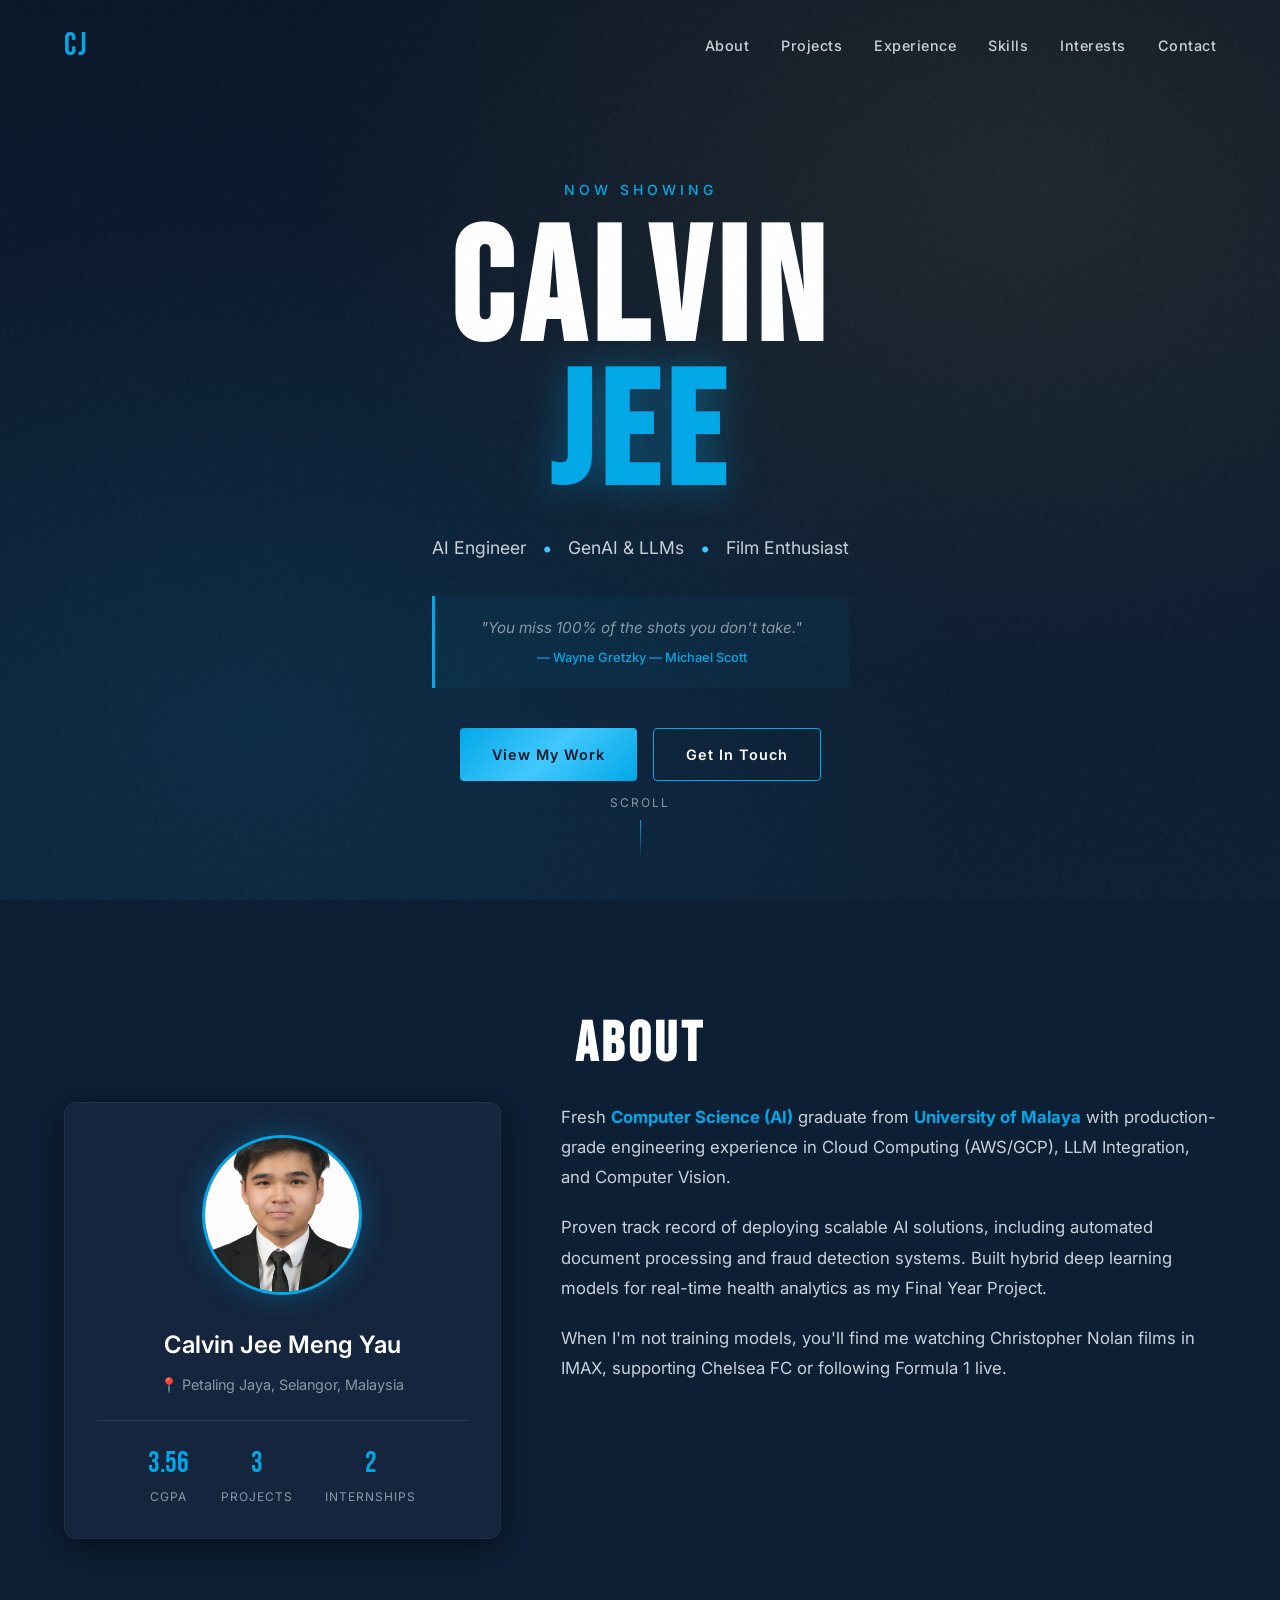
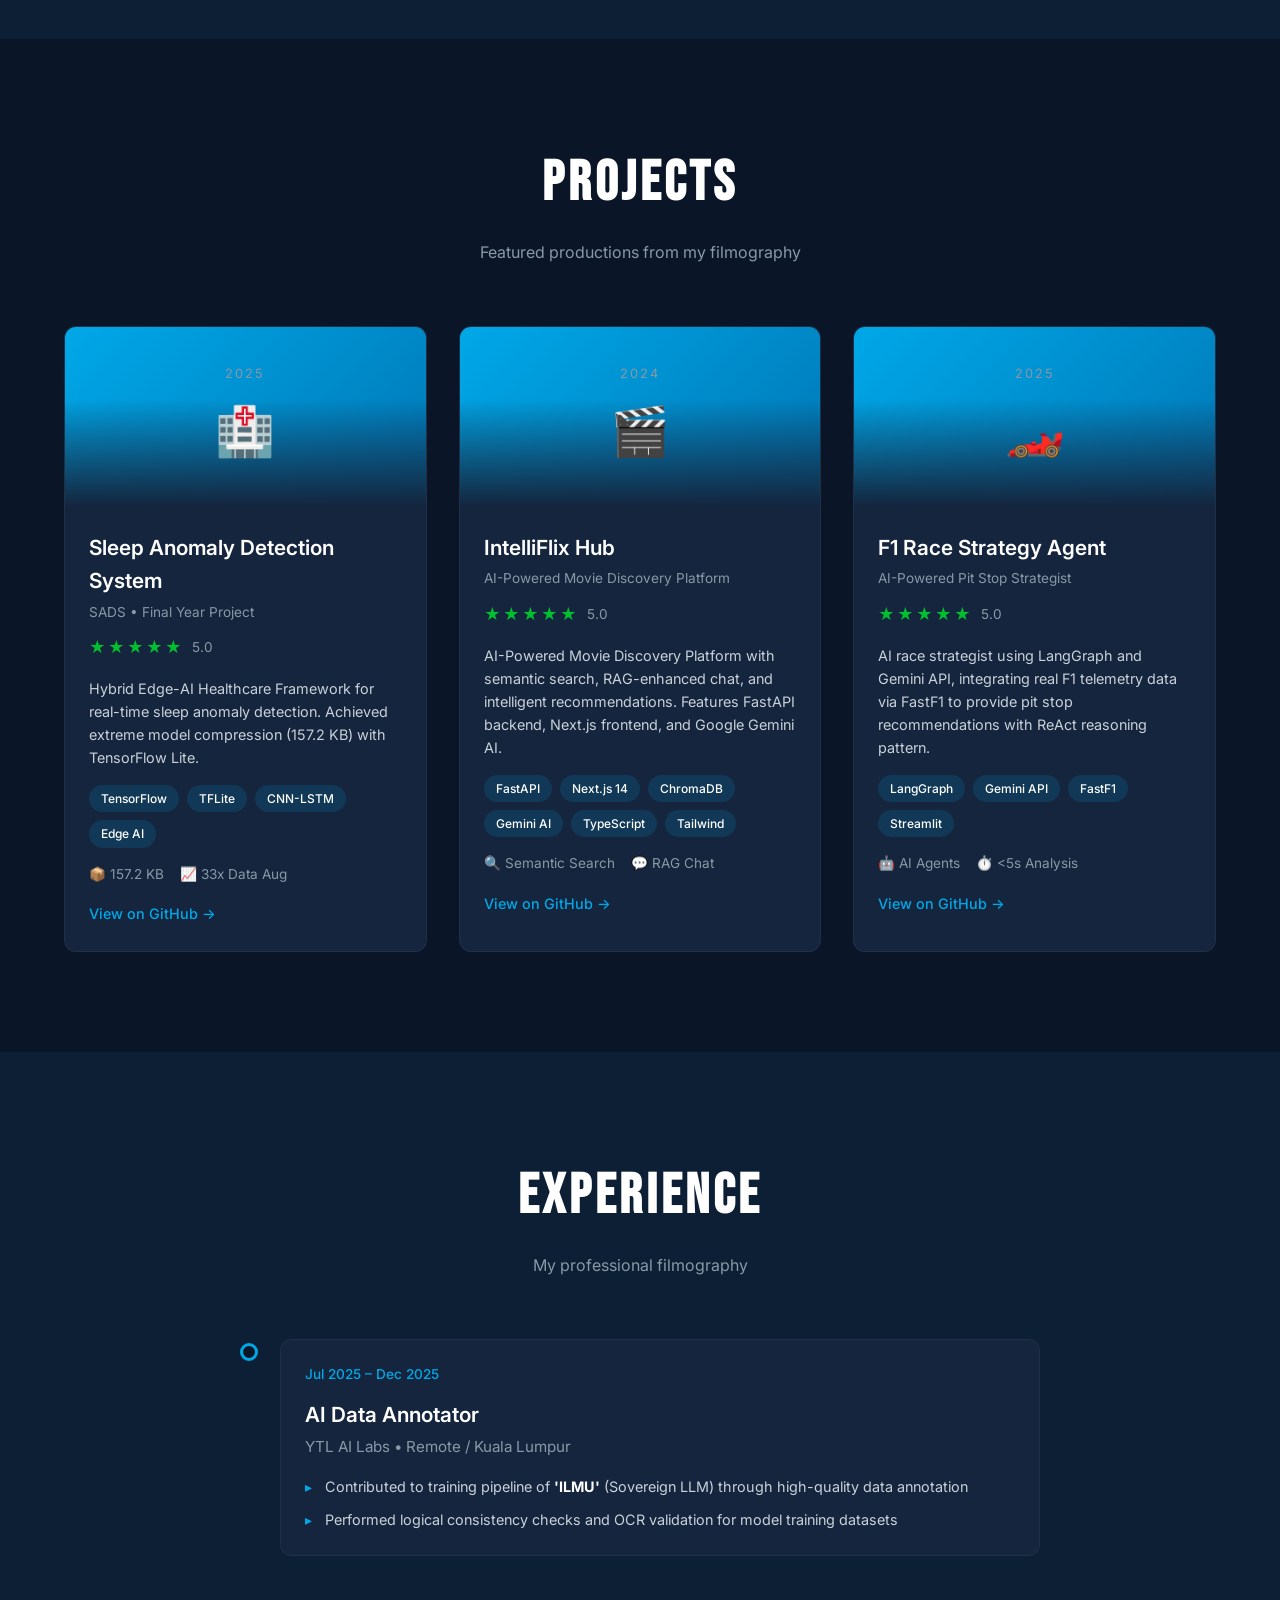
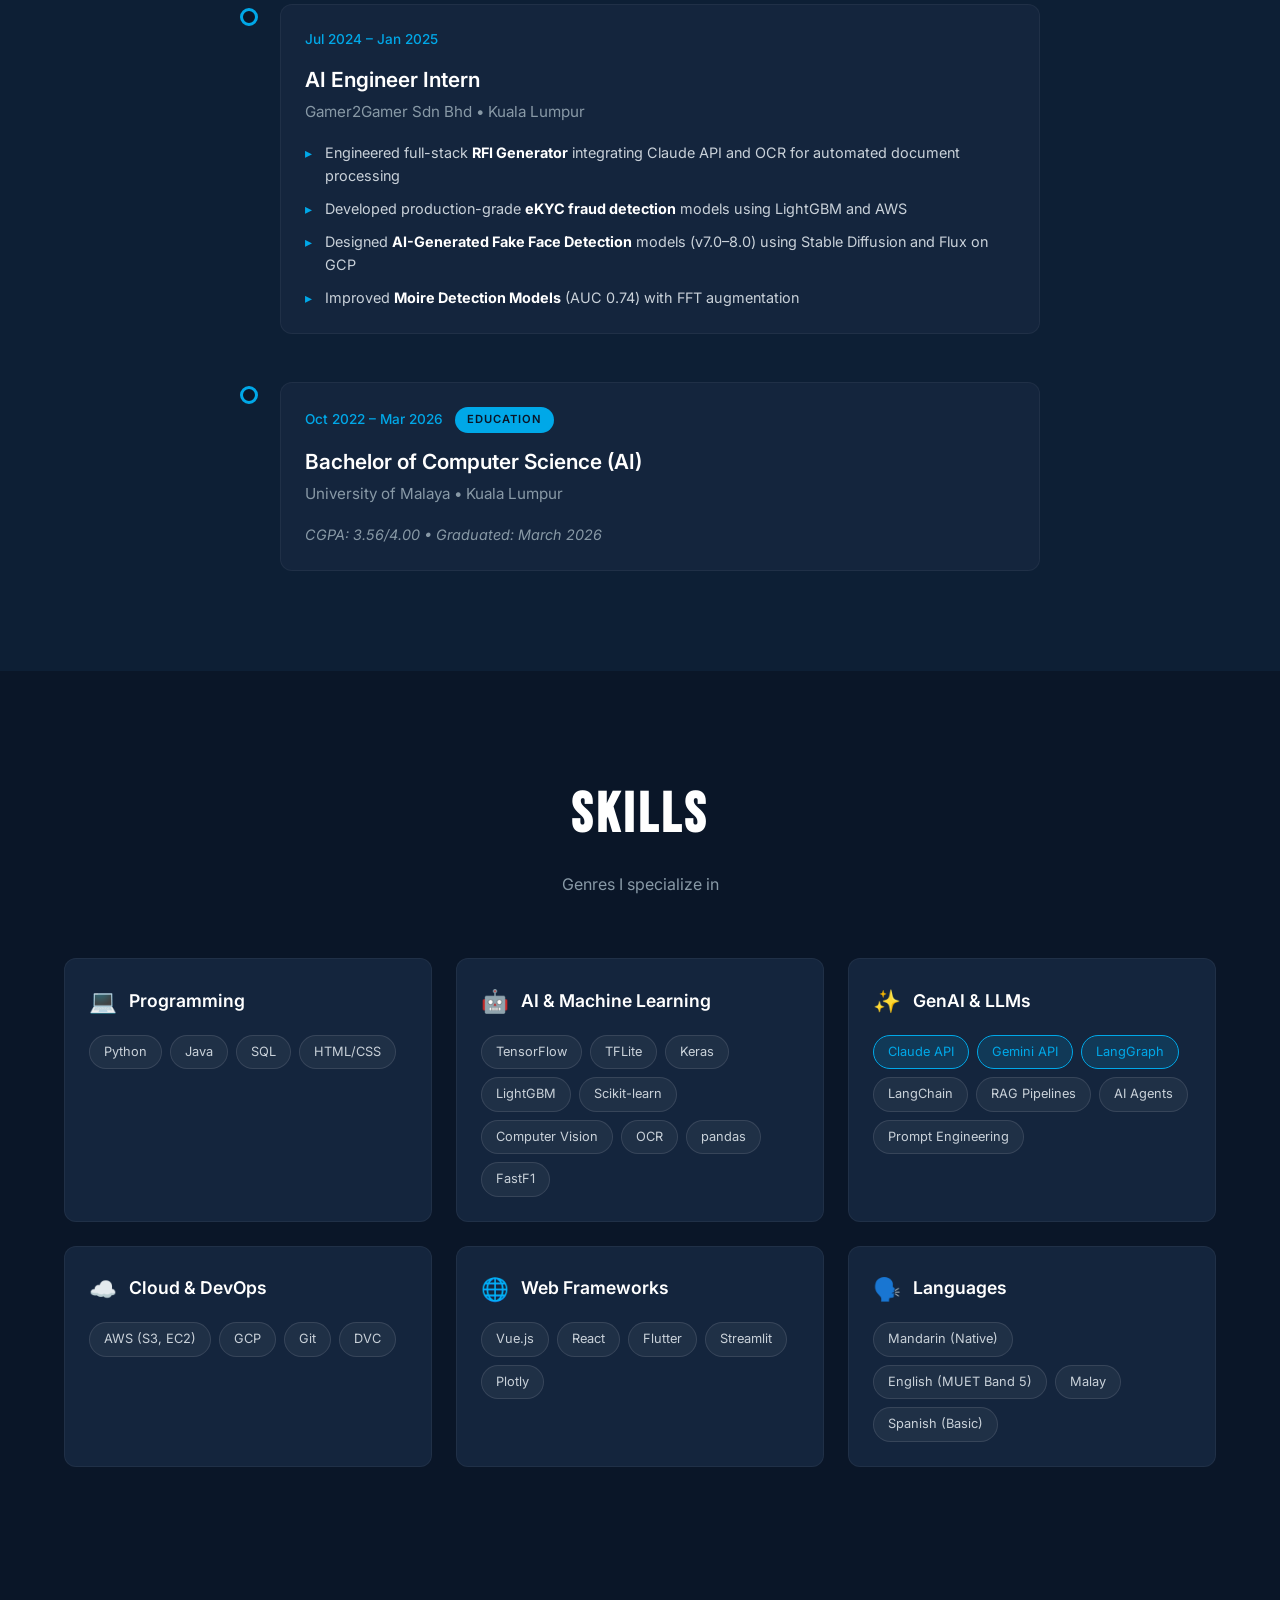
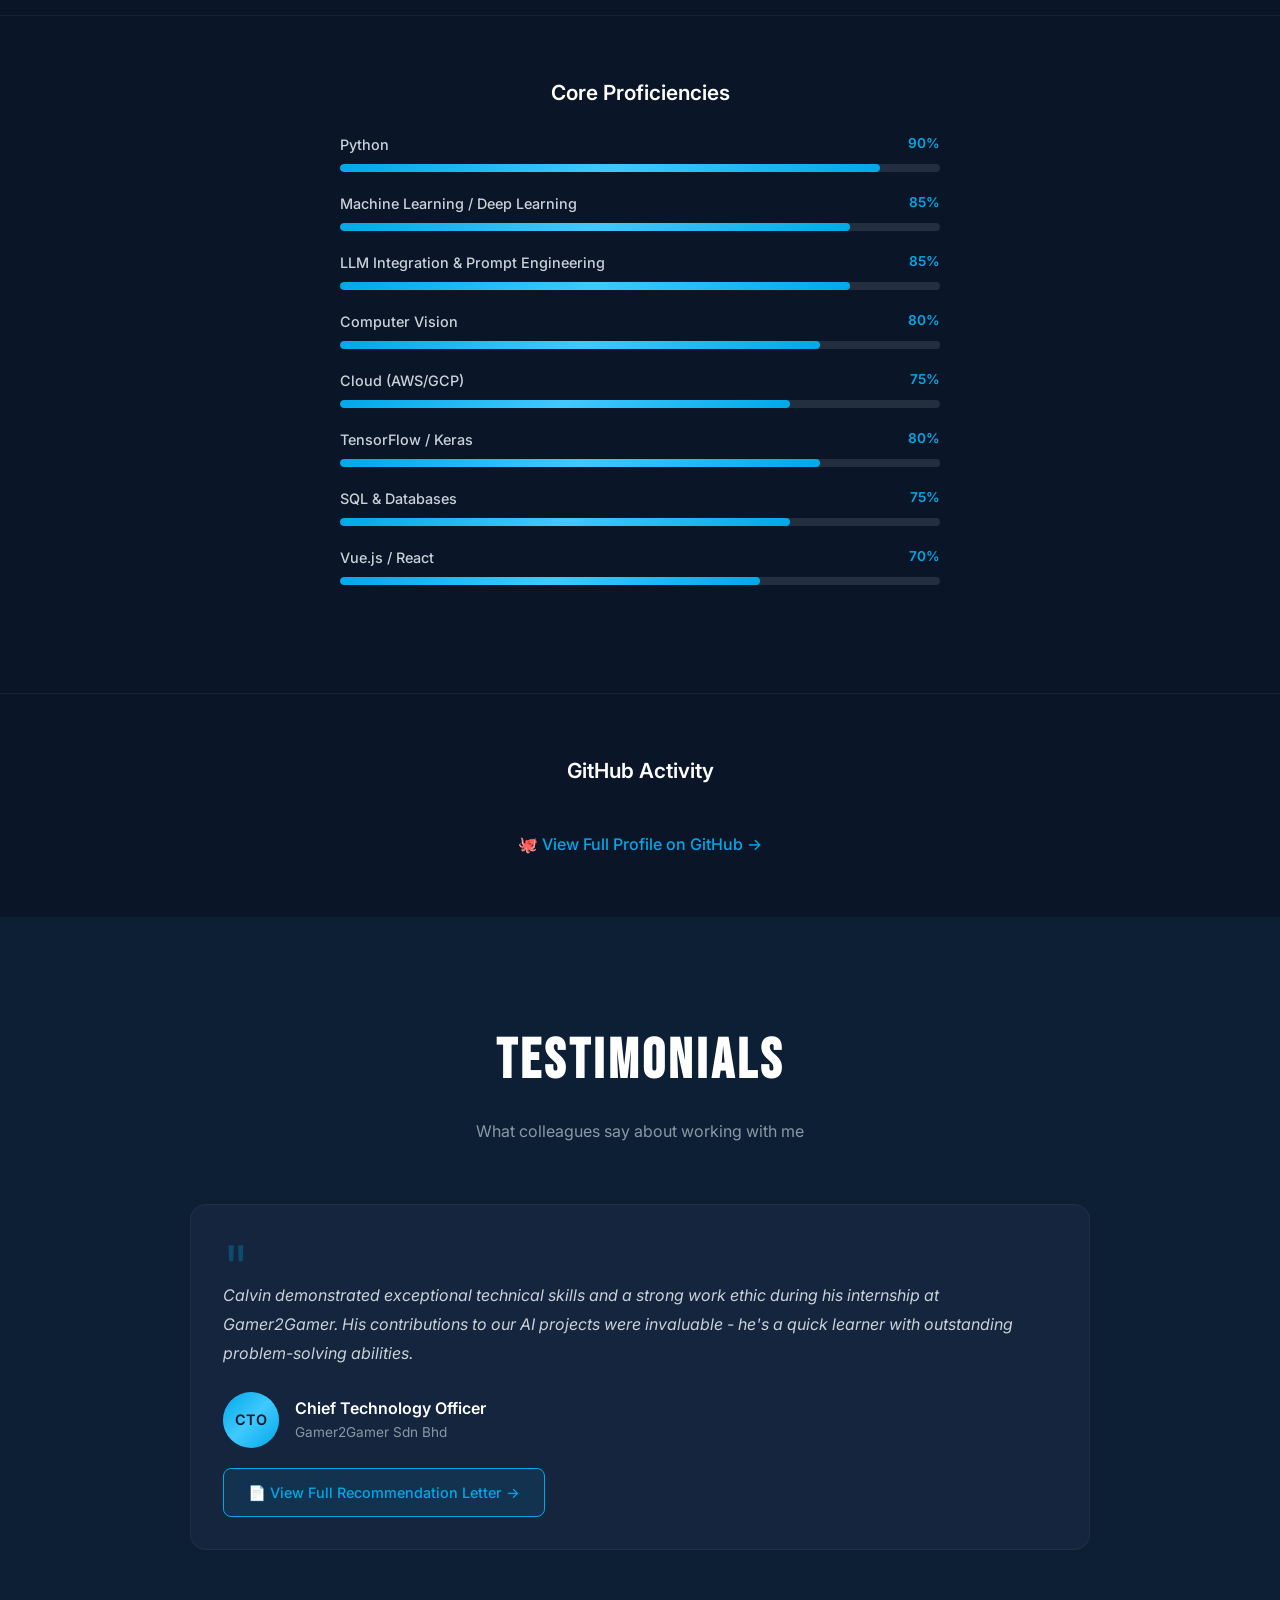
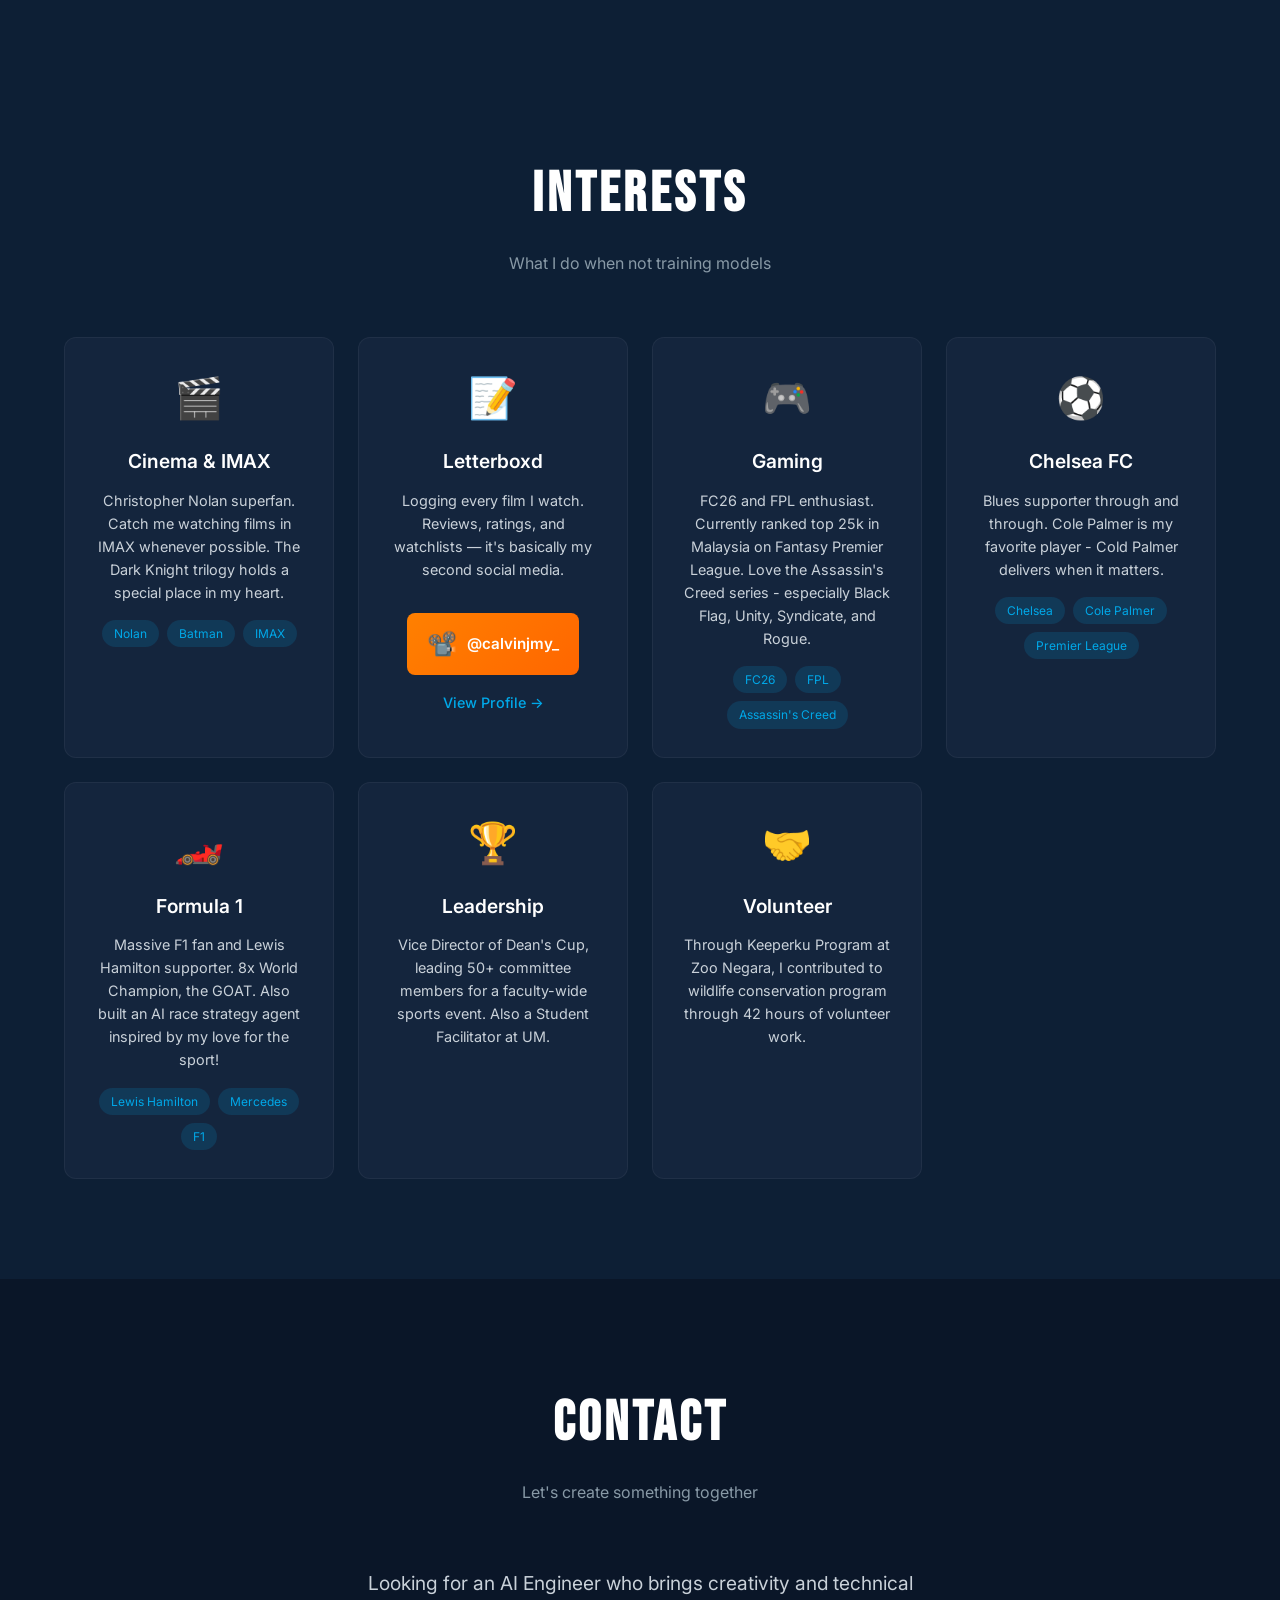
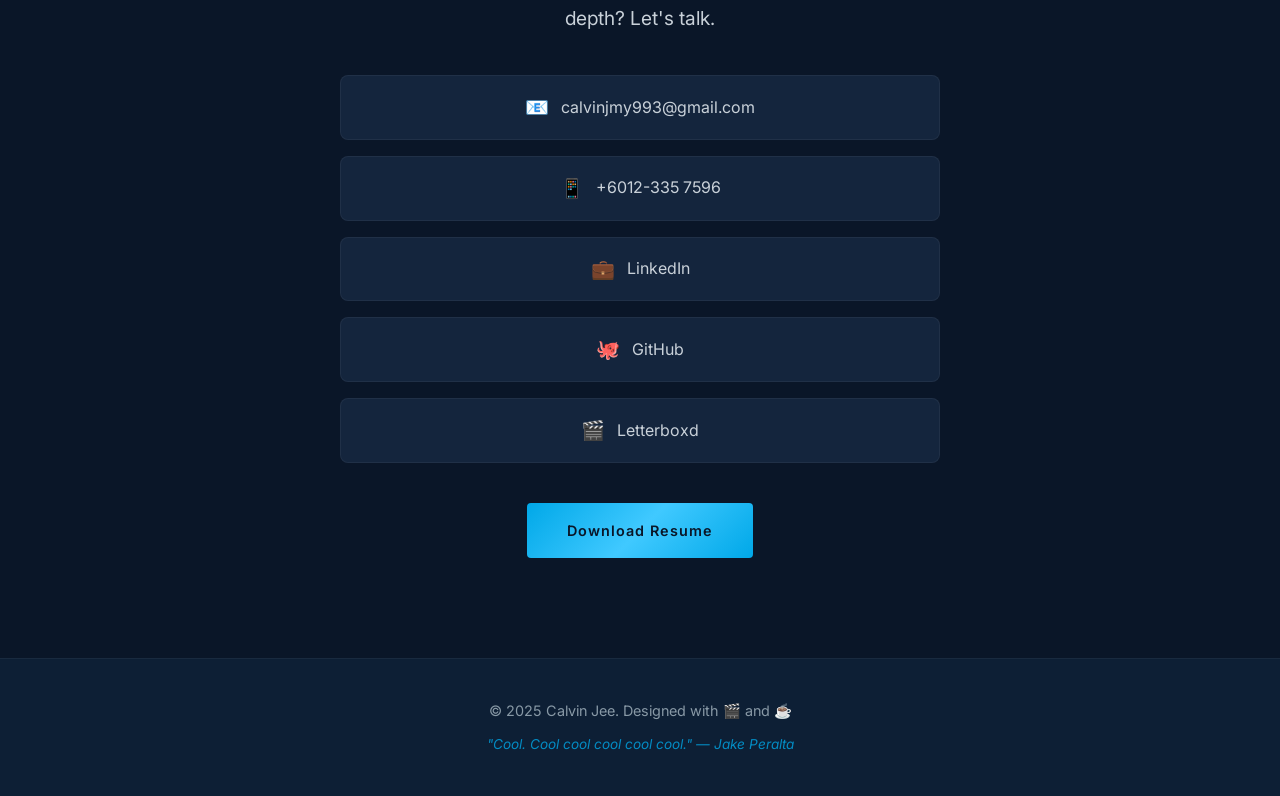
==== index.html @ 7560097c "Update IntelliFlix project details Removed Google Analytics script from the HTML head. Updated the I" ====
<!DOCTYPE html>
<html lang="en">

<head>
    <meta charset="UTF-8">
    <meta name="viewport" content="width=device-width, initial-scale=1.0">
    <meta name="description"
        content="Calvin Jee - Fresh Graduate AI Engineer specializing in GenAI, LLMs, and Computer Vision. B.Sc. Computer Science (AI) from University of Malaya.">
    <meta name="keywords" content="AI Engineer, Machine Learning, LLM, GenAI, Computer Vision, Calvin Jee">
    <title>Calvin Jee | AI Engineer</title>
    
    <!-- Favicon -->
    <link rel="icon" href="data:image/svg+xml,<svg xmlns='http://www.w3.org/2000/svg' viewBox='0 0 100 100'><text y='.9em' font-size='90'>🦇</text></svg>">

    <!-- Google Fonts -->
    <link rel="preconnect" href="https://fonts.googleapis.com">
    <link rel="preconnect" href="https://fonts.gstatic.com" crossorigin>
    <link href="https://fonts.googleapis.com/css2?family=Inter:wght@300;400;500;600;700&family=Bebas+Neue&display=swap"
        rel="stylesheet">

    <!-- Styles -->
    <link rel="stylesheet" href="styles.css">
</head>

<body>
    <!-- Film Grain Overlay -->
    <div class="film-grain"></div>

    <!-- Bat Signal Easter Egg -->
    <div class="bat-signal" id="batSignal"></div>

    <!-- Navigation -->
    <nav class="nav" id="nav">
        <div class="nav-container">
            <a href="#hero" class="nav-logo">CJ</a>
            <ul class="nav-links">
                <li><a href="#about">About</a></li>
                <li><a href="#projects">Projects</a></li>
                <li><a href="#experience">Experience</a></li>
                <li><a href="#skills">Skills</a></li>
                <li><a href="#interests">Interests</a></li>
                <li><a href="#contact">Contact</a></li>
            </ul>
            <button class="nav-toggle" id="navToggle" aria-label="Toggle menu">
                <span></span>
                <span></span>
                <span></span>
            </button>
        </div>
    </nav>

    <!-- Hero Section -->
    <section class="hero" id="hero">
        <div class="hero-content">
            <div class="hero-subtitle">NOW SHOWING</div>
            <h1 class="hero-title">
                <span class="title-line">CALVIN</span>
                <span class="title-line accent">JEE</span>
            </h1>
            <p class="hero-tagline">
                <span class="tagline-item">AI Engineer</span>
                <span class="tagline-separator">•</span>
                <span class="tagline-item">GenAI & LLMs</span>
                <span class="tagline-separator">•</span>
                <span class="tagline-item">Film Enthusiast</span>
            </p>
            <div class="hero-quote">
                <p>"You miss 100% of the shots you don't take."</p>
                <span class="quote-author">— Wayne Gretzky — Michael Scott</span>
            </div>
            <div class="hero-cta">
                <a href="#projects" class="btn btn-primary">View My Work</a>
                <a href="#contact" class="btn btn-secondary">Get In Touch</a>
            </div>
        </div>
        <div class="hero-scroll">
            <span>Scroll</span>
            <div class="scroll-line"></div>
        </div>
    </section>

    <!-- About Section -->
    <section class="section about" id="about">
        <div class="container">
            <h2 class="section-title">About</h2>
            <div class="about-content">
                <div class="about-card">
                    <div class="about-avatar ">
                        <!-- Profile Photo -->
                        <img src="assets/calvin_photo.jpg" alt="Calvin Jee" class="avatar-img">
                    </div>
                    <div class="about-info">
                        <h3 class="about-name">Calvin Jee Meng Yau</h3>
                        <p class="about-location">📍 Petaling Jaya, Selangor, Malaysia</p>
                        <div class="about-stats">
                            <div class="stat">
                                <span class="stat-value">3.56</span>
                                <span class="stat-label">CGPA</span>
                            </div>
                            <div class="stat">
                                <span class="stat-value">3</span>
                                <span class="stat-label">Projects</span>
                            </div>
                            <div class="stat">
                                <span class="stat-value">2</span>
                                <span class="stat-label">Internships</span>
                            </div>
                        </div>
                    </div>
                </div>
                <div class="about-bio">
                    <p>Fresh <strong>Computer Science (AI)</strong> graduate from <strong>University of Malaya</strong>
                        with production-grade engineering experience in Cloud Computing (AWS/GCP), LLM Integration, and
                        Computer Vision.</p>
                    <p>Proven track record of deploying scalable AI solutions, including automated document processing
                        and fraud detection systems. Built hybrid deep learning models for real-time health analytics as
                        my Final Year Project.</p>
                    <p>When I'm not training models, you'll find me watching Christopher Nolan films in IMAX, supporting Chelsea FC
                        or following Formula 1 live.</p>
                </div>
            </div>
        </div>
    </section>

    <!-- Projects Section -->
    <section class="section projects" id="projects">
        <div class="container">
            <h2 class="section-title">Projects</h2>
            <p class="section-subtitle">Featured productions from my filmography</p>

            <div class="projects-grid">
                <!-- Project 1: SADS -->
                <article class="project-card">
                    <div class="project-poster">
                        <div class="poster-gradient"></div>
                        <div class="poster-content">
                            <span class="project-year">2025</span>
                            <div class="project-icon">🏥</div>
                        </div>
                    </div>
                    <div class="project-info">
                        <h3 class="project-title">Sleep Anomaly Detection System</h3>
                        <p class="project-subtitle">SADS • Final Year Project</p>
                        <div class="project-rating">
                            <span class="stars">★★★★★</span>
                            <span class="rating-text">5.0</span>
                        </div>
                        <p class="project-description">Hybrid Edge-AI Healthcare Framework for real-time sleep anomaly
                            detection. Achieved extreme model compression (157.2 KB) with TensorFlow Lite.</p>
                        <div class="project-tags">
                            <span class="tag">TensorFlow</span>
                            <span class="tag">TFLite</span>
                            <span class="tag">CNN-LSTM</span>
                            <span class="tag">Edge AI</span>
                        </div>
                        <div class="project-stats">
                            <span class="stat">📦 157.2 KB</span>
                            <span class="stat">📈 33x Data Aug</span>
                        </div>
                        <a href="https://github.com/calvinn7/sleep-anomaly-detection" class="project-link"
                            target="_blank" rel="noopener">View on GitHub →</a>
                    </div>
                </article>

                <!-- Project 2: IntelliFlix Hub -->
<article class="project-card">
                    <div class="project-poster">
                        <div class="poster-gradient"></div>
                        <div class="poster-content">
                            <span class="project-year">2024</span>
                            <div class="project-icon">🎬</div>
                        </div>
                    </div>
                    <div class="project-info">
                        <h3 class="project-title">IntelliFlix Hub</h3>
                        <p class="project-subtitle">AI-Powered Movie Discovery Platform</p>
                        <div class="project-rating">
                            <span class="stars">★★★★★</span>
                            <span class="rating-text">5.0</span>
                        </div>
                        <p class="project-description">AI-Powered Movie Discovery Platform with semantic search, RAG-enhanced chat, and intelligent recommendations. Features FastAPI backend, Next.js frontend, and Google Gemini AI.</p>
                        <div class="project-tags">
                            <span class="tag">FastAPI</span>
                            <span class="tag">Next.js 14</span>
                            <span class="tag">ChromaDB</span>
                            <span class="tag">Gemini AI</span>
                            <span class="tag">TypeScript</span>
                            <span class="tag">Tailwind</span>
                        </div>
                        <div class="project-stats">
                            <span class="stat">🔍 Semantic Search</span>
                            <span class="stat">💬 RAG Chat</span>
                        </div>
                        <a href="https://github.com/calvinn7/intelliflix-hub" class="project-link" target="_blank" rel="noopener">View
                            on GitHub →</a>
                    </div>
                </article>
                <!-- Project 3: F1 Race Strategy Agent -->
                <article class="project-card">
                    <div class="project-poster">
                        <div class="poster-gradient"></div>
                        <div class="poster-content">
                            <span class="project-year">2025</span>
                            <div class="project-icon">🏎️</div>
                        </div>
                    </div>
                    <div class="project-info">
                        <h3 class="project-title">F1 Race Strategy Agent</h3>
                        <p class="project-subtitle">AI-Powered Pit Stop Strategist</p>
                        <div class="project-rating">
                            <span class="stars">★★★★★</span>
                            <span class="rating-text">5.0</span>
                        </div>
                        <p class="project-description">AI race strategist using LangGraph and Gemini API, integrating real F1 telemetry data via FastF1 to provide pit stop recommendations with ReAct reasoning pattern.</p>
                        <div class="project-tags">
                            <span class="tag">LangGraph</span>
                            <span class="tag">Gemini API</span>
                            <span class="tag">FastF1</span>
                            <span class="tag">Streamlit</span>
                        </div>
                        <div class="project-stats">
                            <span class="stat">🤖 AI Agents</span>
                            <span class="stat">⏱️ &lt;5s Analysis</span>
                        </div>
                        <a href="https://github.com/calvinn7/f1-strategy-agent" class="project-link" target="_blank" rel="noopener">View on GitHub →</a>
                    </div>
                </article>
            </div>
        </div>
    </section>

    <!-- Experience Section -->
    <section class="section experience" id="experience">
        <div class="container">
            <h2 class="section-title">Experience</h2>
            <p class="section-subtitle">My professional filmography</p>

            <div class="timeline">
                <!-- Experience 1 -->
                <div class="timeline-item">
                    <div class="timeline-marker"></div>
                    <div class="timeline-content">
                        <div class="timeline-header">
                            <span class="timeline-date">Jul 2025 – Dec 2025</span>
                        </div>
                        <h3 class="timeline-title">AI Data Annotator</h3>
                        <p class="timeline-company">YTL AI Labs • Remote / Kuala Lumpur</p>
                        <ul class="timeline-details">
                            <li>Contributed to training pipeline of <strong>'ILMU'</strong> (Sovereign LLM) through
                                high-quality data annotation</li>
                            <li>Performed logical consistency checks and OCR validation for model training datasets
                            </li>
                        </ul>
                    </div>
                </div>

                <!-- Experience 2 -->
                <div class="timeline-item">
                    <div class="timeline-marker"></div>
                    <div class="timeline-content">
                        <div class="timeline-header">
                            <span class="timeline-date">Jul 2024 – Jan 2025</span>
                        </div>
                        <h3 class="timeline-title">AI Engineer Intern</h3>
                        <p class="timeline-company">Gamer2Gamer Sdn Bhd • Kuala Lumpur</p>
                        <ul class="timeline-details">
                            <li>Engineered full-stack <strong>RFI Generator</strong> integrating Claude API and OCR for
                                automated document processing</li>
                            <li>Developed production-grade <strong>eKYC fraud detection</strong> models using LightGBM
                                and AWS</li>
                            <li>Designed <strong>AI-Generated Fake Face Detection</strong> models (v7.0–8.0) using
                                Stable Diffusion and Flux on GCP</li>
                            <li>Improved <strong>Moire Detection Models</strong> (AUC 0.74) with FFT augmentation</li>
                        </ul>
                    </div>
                </div>

                <!-- Education -->
                <div class="timeline-item">
                    <div class="timeline-marker"></div>
                    <div class="timeline-content">
                        <div class="timeline-header">
                            <span class="timeline-date">Oct 2022 – Mar 2026</span>
                            <span class="timeline-badge education">Education</span>
                        </div>
                        <h3 class="timeline-title">Bachelor of Computer Science (AI)</h3>
                        <p class="timeline-company">University of Malaya • Kuala Lumpur</p>
                        <p class="timeline-note">CGPA: 3.56/4.00 • Graduated: March 2026</p>
                    </div>
                </div>
            </div>
        </div>
    </section>

    <!-- Skills Section -->
    <section class="section skills" id="skills">
        <div class="container">
            <h2 class="section-title">Skills</h2>
            <p class="section-subtitle">Genres I specialize in</p>

            <div class="skills-grid">
                <div class="skill-category">
                    <h3 class="skill-category-title">
                        <span class="skill-icon">💻</span>
                        Programming
                    </h3>
                    <div class="skill-tags">
                        <span class="skill-tag">Python</span>
                        <span class="skill-tag">Java</span>
                        <span class="skill-tag">SQL</span>
                        <span class="skill-tag">HTML/CSS</span>
                    </div>
                </div>

                <div class="skill-category">
                    <h3 class="skill-category-title">
                        <span class="skill-icon">🤖</span>
                        AI & Machine Learning
                    </h3>
                    <div class="skill-tags">
                        <span class="skill-tag">TensorFlow</span>
                        <span class="skill-tag">TFLite</span>
                        <span class="skill-tag">Keras</span>
                        <span class="skill-tag">LightGBM</span>
                        <span class="skill-tag">Scikit-learn</span>
                        <span class="skill-tag">Computer Vision</span>
                        <span class="skill-tag">OCR</span>
                        <span class="skill-tag">pandas</span>
                        <span class="skill-tag">FastF1</span>
                    </div>
                </div>

                <div class="skill-category">
                    <h3 class="skill-category-title">
                        <span class="skill-icon">✨</span>
                        GenAI & LLMs
                    </h3>
                    <div class="skill-tags">
                        <span class="skill-tag featured">Claude API</span>
                        <span class="skill-tag featured">Gemini API</span>
                        <span class="skill-tag featured">LangGraph</span>
                        <span class="skill-tag">LangChain</span>
                        <span class="skill-tag">RAG Pipelines</span>
                        <span class="skill-tag">AI Agents</span>
                        <span class="skill-tag">Prompt Engineering</span>
                    </div>
                </div>

                <div class="skill-category">
                    <h3 class="skill-category-title">
                        <span class="skill-icon">☁️</span>
                        Cloud & DevOps
                    </h3>
                    <div class="skill-tags">
                        <span class="skill-tag">AWS (S3, EC2)</span>
                        <span class="skill-tag">GCP</span>
                        <span class="skill-tag">Git</span>
                        <span class="skill-tag">DVC</span>
                    </div>
                </div>

                <div class="skill-category">
                    <h3 class="skill-category-title">
                        <span class="skill-icon">🌐</span>
                        Web Frameworks
                    </h3>
                    <div class="skill-tags">
                        <span class="skill-tag">Vue.js</span>
                        <span class="skill-tag">React</span>
                        <span class="skill-tag">Flutter</span>
                        <span class="skill-tag">Streamlit</span>
                        <span class="skill-tag">Plotly</span>
                    </div>
                </div>

                <div class="skill-category">
                    <h3 class="skill-category-title">
                        <span class="skill-icon">🗣️</span>
                        Languages
                    </h3>
                    <div class="skill-tags">
                        <span class="skill-tag">Mandarin (Native)</span>
                        <span class="skill-tag">English (MUET Band 5)</span>
                        <span class="skill-tag">Malay</span>
                        <span class="skill-tag">Spanish (Basic)</span>
                    </div>
                </div>
            </div>
        </div>
    </section>


    <!-- Animated Skill Bars -->
    <section class="skill-bars-section" style="background: var(--bg-primary); padding: 60px 0;">
        <div class="container">
            <h3 class="skill-bars-title">Core Proficiencies</h3>
            <div class="skill-bars">
                <div class="skill-bar-item">
                    <div class="skill-bar-header">
                        <span class="skill-bar-name">Python</span>
                        <span class="skill-bar-percent">90%</span>
                    </div>
                    <div class="skill-bar-track">
                        <div class="skill-bar-fill" data-width="90"></div>
                    </div>
                </div>
                <div class="skill-bar-item">
                    <div class="skill-bar-header">
                        <span class="skill-bar-name">Machine Learning / Deep Learning</span>
                        <span class="skill-bar-percent">85%</span>
                    </div>
                    <div class="skill-bar-track">
                        <div class="skill-bar-fill" data-width="85"></div>
                    </div>
                </div>
                <div class="skill-bar-item">
                    <div class="skill-bar-header">
                        <span class="skill-bar-name">LLM Integration &amp; Prompt Engineering</span>
                        <span class="skill-bar-percent">85%</span>
                    </div>
                    <div class="skill-bar-track">
                        <div class="skill-bar-fill" data-width="85"></div>
                    </div>
                </div>
                <div class="skill-bar-item">
                    <div class="skill-bar-header">
                        <span class="skill-bar-name">Computer Vision</span>
                        <span class="skill-bar-percent">80%</span>
                    </div>
                    <div class="skill-bar-track">
                        <div class="skill-bar-fill" data-width="80"></div>
                    </div>
                </div>
                <div class="skill-bar-item">
                    <div class="skill-bar-header">
                        <span class="skill-bar-name">Cloud (AWS/GCP)</span>
                        <span class="skill-bar-percent">75%</span>
                    </div>
                    <div class="skill-bar-track">
                        <div class="skill-bar-fill" data-width="75"></div>
                    </div>
                </div>
                <div class="skill-bar-item">
                    <div class="skill-bar-header">
                        <span class="skill-bar-name">TensorFlow / Keras</span>
                        <span class="skill-bar-percent">80%</span>
                    </div>
                    <div class="skill-bar-track">
                        <div class="skill-bar-fill" data-width="80"></div>
                    </div>
                </div>
                <div class="skill-bar-item">
                    <div class="skill-bar-header">
                        <span class="skill-bar-name">SQL &amp; Databases</span>
                        <span class="skill-bar-percent">75%</span>
                    </div>
                    <div class="skill-bar-track">
                        <div class="skill-bar-fill" data-width="75"></div>
                    </div>
                </div>
                <div class="skill-bar-item">
                    <div class="skill-bar-header">
                        <span class="skill-bar-name">Vue.js / React</span>
                        <span class="skill-bar-percent">70%</span>
                    </div>
                    <div class="skill-bar-track">
                        <div class="skill-bar-fill" data-width="70"></div>
                    </div>
                </div>
            </div>
        </div>
    </section>

    <!-- GitHub Stats -->
    <section class="github-stats" style="background: var(--bg-primary); padding: 60px 0;">
        <div class="container">
            <h3 class="github-stats-title">GitHub Activity</h3>
            <div class="github-stats-container">
                <img src="https://github-readme-stats.vercel.app/api?username=calvinn7&show_icons=true&theme=tokyonight&hide_border=true&bg_color=0a1628" alt="GitHub Stats" class="github-stats-img" onerror="this.style.display='none'">
                <img src="https://github-readme-streak-stats.herokuapp.com/?user=calvinn7&theme=tokyonight&hide_border=true&background=0a1628" alt="GitHub Streak" class="github-stats-img" onerror="this.style.display='none'">
            </div>
            <div style="text-align: center; margin-top: 20px;">
                <a href="https://github.com/calvinn7" target="_blank" rel="noopener" class="github-profile-link">
                    🐙 View Full Profile on GitHub →
                </a>
            </div>
        </div>
    </section>

    <!-- Testimonials Section -->
    <section class="section testimonials" id="testimonials">
        <div class="container">
            <h2 class="section-title">Testimonials</h2>
            <p class="section-subtitle">What colleagues say about working with me</p>

            <div class="testimonials-grid">
                <div class="testimonial-card">
                    <div class="testimonial-content">
                        <div class="testimonial-quote">"</div>
                        <p class="testimonial-text">Calvin demonstrated exceptional technical skills and a strong work ethic during his internship at Gamer2Gamer. His contributions to our AI projects were invaluable - he's a quick learner with outstanding problem-solving abilities.</p>
                    </div>
                    <div class="testimonial-author">
                        <div class="testimonial-avatar-placeholder">CTO</div>
                        <div class="testimonial-info">
                            <h4 class="testimonial-name">Chief Technology Officer</h4>
                            <p class="testimonial-role">Gamer2Gamer Sdn Bhd</p>
                        </div>
                    </div>
                    <a href="assets/testimony-cto-gamer2gamer.pdf" target="_blank" rel="noopener" class="testimonial-pdf-link">
                        📄 View Full Recommendation Letter →
                    </a>
                </div>
            </div>
        </div>
    </section>

    <!-- Interests Section -->
    <section class="section interests" id="interests">
        <div class="container">
            <h2 class="section-title">Interests</h2>
            <p class="section-subtitle">What I do when not training models</p>

            <div class="interests-grid">
                <!-- Cinema -->
                <div class="interest-card">
                    <div class="interest-icon">🎬</div>
                    <h3 class="interest-title">Cinema & IMAX</h3>
                    <p class="interest-description">Christopher Nolan superfan. Catch me watching films in IMAX whenever
                        possible. The Dark Knight trilogy holds a special place in my heart.</p>
                    <div class="interest-tags">
                        <span>Nolan</span>
                        <span>Batman</span>
                        <span>IMAX</span>
                    </div>
                </div>

                <!-- Letterboxd -->
                <div class="interest-card letterboxd-card">
                    <div class="interest-icon">📝</div>
                    <h3 class="interest-title">Letterboxd</h3>
                    <p class="interest-description">Logging every film I watch. Reviews, ratings, and watchlists — it's
                        basically my second social media.</p>
                    <div class="letterboxd-widget">
                        <a href="https://letterboxd.com/calvinjmy_" target="_blank" rel="noopener"
                            class="letterboxd-profile-link">
                            <div class="letterboxd-badge">
                                <span class="lb-logo">📽️</span>
                                <span class="lb-username">@calvinjmy_</span>
                            </div>
                        </a>
                    </div>
                    <a href="https://letterboxd.com/calvinjmy_" class="interest-link" target="_blank"
                        rel="noopener">View Profile →</a>
                </div>

                <!-- Gaming -->
                <div class="interest-card">
                    <div class="interest-icon">🎮</div>
                    <h3 class="interest-title">Gaming</h3>
                    <p class="interest-description">FC26 and FPL enthusiast. Currently ranked top 25k in Malaysia on
                        Fantasy Premier League. Love the Assassin's Creed series - especially Black Flag, Unity,
                        Syndicate, and Rogue.</p>
                    <div class="interest-tags">
                        <span>FC26</span>
                        <span>FPL</span>
                        <span>Assassin's Creed</span>
                    </div>
                </div>

                <!-- Football -->
                <div class="interest-card">
                    <div class="interest-icon">⚽</div>
                    <h3 class="interest-title">Chelsea FC</h3>
                    <p class="interest-description">Blues supporter through and through. Cole Palmer is my favorite
                        player - Cold Palmer delivers when it matters.</p>
                    <div class="interest-tags">
                        <span>Chelsea</span>
                        <span>Cole Palmer</span>
                        <span>Premier League</span>
                    </div>
                </div>

                
                <!-- F1 Racing -->
                <div class="interest-card">
                    <div class="interest-icon">🏎️</div>
                    <h3 class="interest-title">Formula 1</h3>
                    <p class="interest-description">Massive F1 fan and Lewis Hamilton supporter. 8x World Champion, the GOAT. Also built an AI race strategy agent inspired by my love for the sport!</p>
                    <div class="interest-tags">
                        <span>Lewis Hamilton</span>
                        <span>Mercedes</span>
                        <span>F1</span>
                    </div>
                </div>

                <!-- Leadership -->
                <div class="interest-card">
                    <div class="interest-icon">🏆</div>
                    <h3 class="interest-title">Leadership</h3>
                    <p class="interest-description">Vice Director of Dean's Cup, leading 50+ committee members for a
                        faculty-wide sports event. Also a Student Facilitator at UM.</p>
                </div>

                <!-- Volunteer -->
                <div class="interest-card">
                    <div class="interest-icon">🤝</div>
                    <h3 class="interest-title">Volunteer</h3>
                    <p class="interest-description">Through Keeperku Program at Zoo Negara, I contributed to 
                        wildlife conservation program through 42 hours of volunteer work.</p>
                </div>

            </div>
        </div>
    </section>

    <!-- Contact Section -->
    <section class="section contact" id="contact">
        <div class="container">
            <h2 class="section-title">Contact</h2>
            <p class="section-subtitle">Let's create something together</p>

            <div class="contact-content">
                <div class="contact-info">
                    <p class="contact-message">Looking for an AI Engineer who brings creativity and technical depth?
                        Let's talk.</p>

                    <div class="contact-links">
                        <a href="mailto:calvinjmy993@gmail.com" class="contact-link">
                            <span class="contact-icon">📧</span>
                            <span>calvinjmy993@gmail.com</span>
                        </a>
                        <a href="tel:+60123357596" class="contact-link">
                            <span class="contact-icon">📱</span>
                            <span>+6012-335 7596</span>
                        </a>
                        <a href="https://linkedin.com/in/calvinjmy" class="contact-link" target="_blank" rel="noopener">
                            <span class="contact-icon">💼</span>
                            <span>LinkedIn</span>
                        </a>
                        <a href="https://github.com/calvinjmy" class="contact-link" target="_blank" rel="noopener">
                            <span class="contact-icon">🐙</span>
                            <span>GitHub</span>
                        </a>
                        <a href="https://letterboxd.com/calvinjmy_" class="contact-link" target="_blank" rel="noopener">
                            <span class="contact-icon">🎬</span>
                            <span>Letterboxd</span>
                        </a>
                    </div>
                </div>

                <!-- Resume Download -->
                <a href="assets/CV-Calvin_Jee_Meng_Yau-Feb-26.pdf" class="btn btn-primary btn-download" download>
                    Download Resume
                </a>
            </div>
        </div>
    </section>

    <!-- Footer -->
    <footer class="footer">
        <div class="container">
            <p class="footer-text">© 2025 Calvin Jee. Designed with 🎬 and ☕</p>
            <p class="footer-quote">"Cool. Cool cool cool cool cool." — Jake Peralta</p>
        </div>
    </footer>

    <!-- Scripts -->
    <script src="script.js"></script>
</body>

</html>
---- styles.css ----
/* ===================================
   Calvin Jee Portfolio - Styles
   Letterboxd + IMAX + Nolan/Batman Theme
   =================================== */

/* CSS Variables - IMAX Color Palette */
:root {
    /* Background Colors */
    --bg-primary: #0a1628;
    --bg-secondary: #0d1f35;
    --bg-card: #14253d;
    --bg-card-hover: #1a2f4a;

    /* Accent Colors - IMAX Blue Primary */
    --accent-primary: #00a8e8;
    --accent-primary-dark: #0077b6;
    --accent-secondary: #40c9ff;
    --accent-gold: #d4af37;

    /* Letterboxd Green */
    --rating-green: #00c030;

    /* Text Colors */
    --text-primary: #ffffff;
    --text-secondary: #c9d1d9;
    --text-muted: #8899a6;

    /* Gradients */
    --gradient-primary: linear-gradient(135deg, #00a8e8 0%, #40c9ff 50%, #00a8e8 100%);
    --gradient-blue: linear-gradient(135deg, #00a8e8 0%, #0077b6 100%);
    --gradient-dark: linear-gradient(180deg, #0a1628 0%, #0d1f35 100%);

    /* Shadows */
    --shadow-sm: 0 2px 4px rgba(0, 0, 0, 0.3);
    --shadow-md: 0 4px 12px rgba(0, 0, 0, 0.4);
    --shadow-lg: 0 8px 32px rgba(0, 0, 0, 0.5);
    --shadow-glow: 0 0 20px rgba(0, 168, 232, 0.4);

    /* Typography */
    --font-primary: 'Inter', -apple-system, BlinkMacSystemFont, sans-serif;
    --font-display: 'Bebas Neue', 'Inter', sans-serif;

    /* Spacing */
    --section-padding: 100px 0;
    --container-max: 1200px;

    /* Transitions */
    --transition-fast: 0.2s ease;
    --transition-normal: 0.3s ease;
    --transition-slow: 0.5s ease;
}

/* Reset & Base */
*,
*::before,
*::after {
    margin: 0;
    padding: 0;
    box-sizing: border-box;
}

html {
    scroll-behavior: smooth;
    font-size: 16px;
}

body {
    font-family: var(--font-primary);
    background: var(--bg-primary);
    color: var(--text-primary);
    line-height: 1.6;
    overflow-x: hidden;
}

/* Film Grain Overlay */
.film-grain {
    position: fixed;
    top: 0;
    left: 0;
    width: 100%;
    height: 100%;
    pointer-events: none;
    z-index: 1000;
    opacity: 0.03;
    background-image: url("data:image/svg+xml,%3Csvg viewBox='0 0 256 256' xmlns='http://www.w3.org/2000/svg'%3E%3Cfilter id='noise'%3E%3CfeTurbulence type='fractalNoise' baseFrequency='0.9' numOctaves='4' stitchTiles='stitch'/%3E%3C/filter%3E%3Crect width='100%25' height='100%25' filter='url(%23noise)'/%3E%3C/svg%3E");
}

/* Bat Signal Easter Egg */
.bat-signal {
    position: fixed;
    top: 20px;
    right: 20px;
    width: 60px;
    height: 60px;
    opacity: 0;
    transition: opacity var(--transition-slow);
    pointer-events: none;
    z-index: 999;
    background: radial-gradient(ellipse at center, rgba(0, 168, 232, 0.3) 0%, transparent 70%);
    border-radius: 50%;
}

.bat-signal::before {
    content: "🦇";
    position: absolute;
    top: 50%;
    left: 50%;
    transform: translate(-50%, -50%);
    font-size: 24px;
    filter: drop-shadow(0 0 10px var(--accent-primary));
}

.bat-signal.visible {
    opacity: 1;
}

/* Container */
.container {
    max-width: var(--container-max);
    margin: 0 auto;
    padding: 0 24px;
}

/* ===================================
   Navigation
   =================================== */
.nav {
    position: fixed;
    top: 0;
    left: 0;
    width: 100%;
    z-index: 100;
    padding: 20px 0;
    transition: all var(--transition-normal);
    background: transparent;
}

.nav.scrolled {
    background: rgba(10, 22, 40, 0.95);
    backdrop-filter: blur(10px);
    padding: 12px 0;
    box-shadow: var(--shadow-md);
}

.nav-container {
    max-width: var(--container-max);
    margin: 0 auto;
    padding: 0 24px;
    display: flex;
    justify-content: space-between;
    align-items: center;
}

.nav-logo {
    font-family: var(--font-display);
    font-size: 2rem;
    color: var(--accent-primary);
    text-decoration: none;
    letter-spacing: 2px;
    transition: color var(--transition-fast);
}

.nav-logo:hover {
    color: var(--text-primary);
}

.nav-links {
    display: flex;
    gap: 32px;
    list-style: none;
}

.nav-links a {
    color: var(--text-secondary);
    text-decoration: none;
    font-size: 0.9rem;
    font-weight: 500;
    letter-spacing: 0.5px;
    transition: color var(--transition-fast);
    position: relative;
}

.nav-links a::after {
    content: '';
    position: absolute;
    bottom: -4px;
    left: 0;
    width: 0;
    height: 2px;
    background: var(--accent-primary);
    transition: width var(--transition-normal);
}

.nav-links a:hover {
    color: var(--accent-primary);
}

.nav-links a:hover::after {
    width: 100%;
}

.nav-toggle {
    display: none;
    flex-direction: column;
    gap: 5px;
    background: none;
    border: none;
    cursor: pointer;
    padding: 5px;
}

.nav-toggle span {
    width: 24px;
    height: 2px;
    background: var(--text-primary);
    transition: all var(--transition-fast);
}

/* ===================================
   Hero Section
   =================================== */
.hero {
    min-height: 100vh;
    display: flex;
    flex-direction: column;
    justify-content: center;
    align-items: center;
    text-align: center;
    position: relative;
    padding: 120px 24px 60px;
    background: var(--gradient-dark);
}

.hero::before {
    content: '';
    position: absolute;
    top: 0;
    left: 0;
    width: 100%;
    height: 100%;
    background:
        radial-gradient(ellipse at 20% 80%, rgba(0, 168, 232, 0.1) 0%, transparent 50%),
        radial-gradient(ellipse at 80% 20%, rgba(212, 175, 55, 0.1) 0%, transparent 50%);
    pointer-events: none;
}

.hero-content {
    position: relative;
    z-index: 1;
}

.hero-subtitle {
    font-size: 0.875rem;
    letter-spacing: 4px;
    color: var(--accent-primary);
    margin-bottom: 20px;
    font-weight: 500;
}

.hero-title {
    font-family: var(--font-display);
    font-size: clamp(4rem, 15vw, 10rem);
    line-height: 0.9;
    letter-spacing: 8px;
    margin-bottom: 24px;
}

.title-line {
    display: block;
}

.title-line.accent {
    color: var(--accent-primary);
    text-shadow: 0 0 40px rgba(0, 168, 232, 0.4);
}

.hero-tagline {
    display: flex;
    justify-content: center;
    align-items: center;
    gap: 16px;
    flex-wrap: wrap;
    margin-bottom: 32px;
}

.tagline-item {
    font-size: 1.1rem;
    color: var(--text-secondary);
    font-weight: 400;
}

.tagline-separator {
    color: var(--accent-secondary);
    font-size: 1.2rem;
}

.hero-quote {
    max-width: 500px;
    margin: 0 auto 40px;
    padding: 20px;
    border-left: 3px solid var(--accent-primary);
    background: rgba(0, 168, 232, 0.05);
}

.hero-quote p {
    font-style: italic;
    color: var(--text-muted);
    font-size: 0.95rem;
    margin-bottom: 8px;
}

.quote-author {
    display: block;
    font-size: 0.8rem;
    color: var(--accent-primary);
    font-weight: 500;
}

.hero-cta {
    display: flex;
    gap: 16px;
    justify-content: center;
    flex-wrap: wrap;
}

.hero-scroll {
    position: absolute;
    bottom: 40px;
    left: 50%;
    transform: translateX(-50%);
    display: flex;
    flex-direction: column;
    align-items: center;
    gap: 8px;
}

.hero-scroll span {
    font-size: 0.75rem;
    letter-spacing: 2px;
    color: var(--text-muted);
    text-transform: uppercase;
}

.scroll-line {
    width: 1px;
    height: 40px;
    background: linear-gradient(to bottom, var(--accent-primary), transparent);
    animation: scrollPulse 2s ease-in-out infinite;
}

@keyframes scrollPulse {

    0%,
    100% {
        opacity: 0.3;
        transform: scaleY(1);
    }

    50% {
        opacity: 1;
        transform: scaleY(1.2);
    }
}

/* ===================================
   Buttons
   =================================== */
.btn {
    display: inline-flex;
    align-items: center;
    justify-content: center;
    padding: 14px 32px;
    font-size: 0.9rem;
    font-weight: 600;
    letter-spacing: 1px;
    text-decoration: none;
    border-radius: 4px;
    transition: all var(--transition-normal);
    cursor: pointer;
    border: none;
}

.btn-primary {
    background: var(--gradient-primary);
    color: #0a1628;
}

.btn-primary:hover {
    transform: translateY(-2px);
    box-shadow: 0 8px 24px rgba(0, 168, 232, 0.4);
}

.btn-secondary {
    background: transparent;
    color: var(--text-primary);
    border: 1px solid var(--accent-primary);
}

.btn-secondary:hover {
    background: var(--accent-primary);
    color: #0a1628;
    transform: translateY(-2px);
}

/* ===================================
   Sections
   =================================== */
.section {
    padding: var(--section-padding);
    position: relative;
}

.section-title {
    font-family: var(--font-display);
    font-size: 3.5rem;
    letter-spacing: 4px;
    margin-bottom: 12px;
    color: var(--text-primary);
    text-align: center;
}

.section-subtitle {
    text-align: center;
    color: var(--text-muted);
    font-size: 1rem;
    margin-bottom: 60px;
}

/* ===================================
   About Section
   =================================== */
.about {
    background: var(--bg-secondary);
}

.about-content {
    display: grid;
    grid-template-columns: 1fr 1.5fr;
    gap: 60px;
    align-items: start;
}

.about-card {
    background: var(--bg-card);
    border-radius: 12px;
    padding: 32px;
    text-align: center;
    box-shadow: var(--shadow-lg);
    border: 1px solid rgba(255, 255, 255, 0.05);
}

.about-avatar {
    margin-bottom: 24px;
    position: relative;
    display: inline-block;
    width: 160px;
    height: 160px;
    margin: 0 auto 24px auto;
    overflow: visible;
}

.avatar-placeholder {
    width: 120px;
    height: 120px;
    border-radius: 50%;
    background: var(--gradient-primary);
    display: flex;
    align-items: center;
    justify-content: center;
    font-family: var(--font-display);
    font-size: 2.5rem;
    color: #0a1628;
    margin: 0 auto;
    box-shadow: 0 0 30px rgba(0, 168, 232, 0.3);
}

/* Profile Photo Image */
.avatar-img {
    width: 160px;
    height: 160px;
    border-radius: 50%;
    object-fit: cover;
    margin: 0 auto;
    display: block;
    border: 3px solid var(--accent-primary);
    box-shadow: 0 0 30px rgba(0, 168, 232, 0.3);
}

.about-name {
    font-size: 1.5rem;
    font-weight: 600;
    margin-bottom: 8px;
}

.about-location {
    color: var(--text-muted);
    font-size: 0.9rem;
    margin-bottom: 24px;
}

.about-stats {
    display: flex;
    justify-content: center;
    gap: 32px;
    padding-top: 20px;
    border-top: 1px solid rgba(255, 255, 255, 0.1);
}

.stat {
    display: flex;
    flex-direction: column;
    align-items: center;
}

.stat-value {
    font-family: var(--font-display);
    font-size: 1.8rem;
    color: var(--accent-primary);
}

.stat-label {
    font-size: 0.75rem;
    color: var(--text-muted);
    text-transform: uppercase;
    letter-spacing: 1px;
}

.about-bio {
    display: flex;
    flex-direction: column;
    gap: 20px;
}

.about-bio p {
    color: var(--text-secondary);
    font-size: 1.05rem;
    line-height: 1.8;
}

.about-bio strong {
    color: var(--accent-primary);
}

/* ===================================
   Projects Section
   =================================== */
.projects {
    background: var(--bg-primary);
}

.projects-grid {
    display: grid;
    grid-template-columns: repeat(auto-fit, minmax(350px, 1fr));
    gap: 32px;
}

.project-card {
    background: var(--bg-card);
    border-radius: 12px;
    overflow: hidden;
    transition: all var(--transition-normal);
    border: 1px solid rgba(255, 255, 255, 0.05);
}

.project-card:hover {
    transform: translateY(-8px);
    box-shadow: var(--shadow-glow);
    border-color: var(--accent-primary);
}

.project-poster {
    height: 180px;
    background: var(--gradient-blue);
    position: relative;
    display: flex;
    align-items: center;
    justify-content: center;
}

.poster-gradient {
    position: absolute;
    bottom: 0;
    left: 0;
    width: 100%;
    height: 60%;
    background: linear-gradient(to top, var(--bg-card), transparent);
}

.poster-content {
    position: relative;
    z-index: 1;
    text-align: center;
}

.project-year {
    display: block;
    font-size: 0.8rem;
    letter-spacing: 2px;
    color: var(--text-muted);
    margin-bottom: 8px;
}

.project-icon {
    font-size: 3rem;
}

.project-info {
    padding: 24px;
}

.project-title {
    font-size: 1.3rem;
    font-weight: 600;
    margin-bottom: 4px;
    color: var(--text-primary);
}

.project-subtitle {
    font-size: 0.85rem;
    color: var(--text-muted);
    margin-bottom: 12px;
}

.project-rating {
    display: flex;
    align-items: center;
    gap: 8px;
    margin-bottom: 16px;
}

.stars {
    color: var(--rating-green);
    font-size: 1rem;
    letter-spacing: 2px;
}

.rating-text {
    color: var(--text-muted);
    font-size: 0.85rem;
}

.project-description {
    color: var(--text-secondary);
    font-size: 0.9rem;
    line-height: 1.6;
    margin-bottom: 16px;
}

.project-tags {
    display: flex;
    flex-wrap: wrap;
    gap: 8px;
    margin-bottom: 16px;
}

.tag {
    padding: 4px 12px;
    background: rgba(0, 168, 232, 0.15);
    color: var(--accent-blue);
    font-size: 0.75rem;
    border-radius: 20px;
    font-weight: 500;
}

.project-stats {
    display: flex;
    gap: 16px;
    margin-bottom: 16px;
    font-size: 0.85rem;
    color: var(--text-muted);
}

.project-link {
    display: inline-flex;
    align-items: center;
    color: var(--accent-primary);
    text-decoration: none;
    font-size: 0.9rem;
    font-weight: 500;
    transition: color var(--transition-fast);
}

.project-link:hover {
    color: var(--text-primary);
}

/* ===================================
   Experience Section
   =================================== */
.experience {
    background: var(--bg-secondary);
}

.timeline {
    position: relative;
    max-width: 800px;
    margin: 0 auto;
    padding-left: 40px;
}

.timeline::before {
    content: '';
    position: absolute;
    left: 8px;
    top: 0;
    bottom: 0;
    width: 2px;
    background: linear-gradient(to bottom, var(--accent-gold), var(--accent-blue), transparent);
}

.timeline-item {
    position: relative;
    margin-bottom: 48px;
}

.timeline-item:last-child {
    margin-bottom: 0;
}

.timeline-marker {
    position: absolute;
    left: -40px;
    top: 4px;
    width: 18px;
    height: 18px;
    background: var(--bg-primary);
    border: 3px solid var(--accent-primary);
    border-radius: 50%;
    z-index: 1;
}

.timeline-content {
    background: var(--bg-card);
    padding: 24px;
    border-radius: 12px;
    border: 1px solid rgba(255, 255, 255, 0.05);
    transition: all var(--transition-normal);
}

.timeline-content:hover {
    border-color: var(--accent-primary);
    box-shadow: var(--shadow-md);
}

.timeline-header {
    display: flex;
    align-items: center;
    gap: 12px;
    margin-bottom: 12px;
}

.timeline-date {
    font-size: 0.85rem;
    color: var(--accent-primary);
    font-weight: 500;
}

.timeline-badge {
    padding: 4px 12px;
    background: var(--accent-blue);
    color: #0a1628;
    font-size: 0.7rem;
    font-weight: 600;
    border-radius: 20px;
    text-transform: uppercase;
    letter-spacing: 1px;
}

.timeline-badge.education {
    background: var(--accent-primary);
}

.timeline-title {
    font-size: 1.3rem;
    font-weight: 600;
    margin-bottom: 4px;
}

.timeline-company {
    color: var(--text-muted);
    font-size: 0.95rem;
    margin-bottom: 16px;
}

.timeline-details {
    list-style: none;
    display: flex;
    flex-direction: column;
    gap: 10px;
}

.timeline-details li {
    position: relative;
    padding-left: 20px;
    color: var(--text-secondary);
    font-size: 0.9rem;
    line-height: 1.6;
}

.timeline-details li::before {
    content: '▸';
    position: absolute;
    left: 0;
    color: var(--accent-primary);
}

.timeline-details strong {
    color: var(--text-primary);
}

.timeline-note {
    color: var(--text-muted);
    font-size: 0.9rem;
    font-style: italic;
}

/* ===================================
   Skills Section
   =================================== */
.skills {
    background: var(--bg-primary);
}

.skills-grid {
    display: grid;
    grid-template-columns: repeat(auto-fit, minmax(300px, 1fr));
    gap: 24px;
}

.skill-category {
    background: var(--bg-card);
    padding: 24px;
    border-radius: 12px;
    border: 1px solid rgba(255, 255, 255, 0.05);
    transition: all var(--transition-normal);
}

.skill-category:hover {
    border-color: var(--accent-primary);
    transform: translateY(-4px);
}

.skill-category-title {
    display: flex;
    align-items: center;
    gap: 12px;
    font-size: 1.1rem;
    font-weight: 600;
    margin-bottom: 16px;
    color: var(--text-primary);
}

.skill-icon {
    font-size: 1.4rem;
}

.skill-tags {
    display: flex;
    flex-wrap: wrap;
    gap: 8px;
}

.skill-tag {
    padding: 6px 14px;
    background: rgba(255, 255, 255, 0.05);
    color: var(--text-secondary);
    font-size: 0.8rem;
    border-radius: 20px;
    border: 1px solid rgba(255, 255, 255, 0.1);
    transition: all var(--transition-fast);
}

.skill-tag:hover {
    border-color: var(--accent-primary);
    color: var(--accent-primary);
}

.skill-tag.featured {
    background: rgba(0, 168, 232, 0.15);
    color: var(--accent-primary);
    border-color: var(--accent-primary);
}

/* ===================================
   Interests Section
   =================================== */
.interests {
    background: var(--bg-secondary);
}

.interests-grid {
    display: grid;
    grid-template-columns: repeat(auto-fit, minmax(260px, 1fr));
    gap: 24px;
}

.interest-card {
    background: var(--bg-card);
    padding: 28px;
    border-radius: 12px;
    text-align: center;
    border: 1px solid rgba(255, 255, 255, 0.05);
    transition: all var(--transition-normal);
}

.interest-card:hover {
    border-color: var(--accent-primary);
    transform: translateY(-4px);
    box-shadow: var(--shadow-md);
}

.interest-icon {
    font-size: 2.5rem;
    margin-bottom: 16px;
}

.interest-title {
    font-size: 1.2rem;
    font-weight: 600;
    margin-bottom: 12px;
    color: var(--text-primary);
}

.interest-description {
    color: var(--text-secondary);
    font-size: 0.9rem;
    line-height: 1.6;
    margin-bottom: 16px;
}

.interest-tags {
    display: flex;
    justify-content: center;
    gap: 8px;
    flex-wrap: wrap;
}

.interest-tags span {
    padding: 4px 12px;
    background: rgba(0, 168, 232, 0.15);
    color: var(--accent-primary);
    font-size: 0.75rem;
    border-radius: 20px;
}

.interest-link {
    display: inline-block;
    color: var(--accent-primary);
    text-decoration: none;
    font-size: 0.9rem;
    font-weight: 500;
    transition: color var(--transition-fast);
}

.interest-link:hover {
    color: var(--text-primary);
}

/* Letterboxd Widget Styles */
.letterboxd-card {
    display: flex;
    flex-direction: column;
    align-items: center;
}

.letterboxd-widget {
    margin: 16px 0;
}

.letterboxd-profile-link {
    text-decoration: none;
}

.letterboxd-badge {
    display: flex;
    align-items: center;
    gap: 10px;
    padding: 12px 20px;
    background: linear-gradient(135deg, #ff8000 0%, #ff6600 100%);
    border-radius: 8px;
    transition: all var(--transition-normal);
}

.letterboxd-badge:hover {
    transform: scale(1.05);
    box-shadow: 0 4px 16px rgba(255, 128, 0, 0.4);
}

.lb-logo {
    font-size: 1.5rem;
}

.lb-username {
    color: #ffffff;
    font-weight: 600;
    font-size: 0.95rem;
}

/* ===================================
   Contact Section
   =================================== */
.contact {
    background: var(--bg-primary);
}

.contact-content {
    max-width: 600px;
    margin: 0 auto;
    text-align: center;
}

.contact-message {
    font-size: 1.2rem;
    color: var(--text-secondary);
    margin-bottom: 40px;
    line-height: 1.8;
}

.contact-links {
    display: flex;
    flex-direction: column;
    gap: 16px;
    margin-bottom: 40px;
}

.contact-link {
    display: flex;
    align-items: center;
    justify-content: center;
    gap: 12px;
    padding: 16px 24px;
    background: var(--bg-card);
    border-radius: 8px;
    text-decoration: none;
    color: var(--text-secondary);
    transition: all var(--transition-normal);
    border: 1px solid rgba(255, 255, 255, 0.05);
}

.contact-link:hover {
    background: var(--bg-card-hover);
    border-color: var(--accent-primary);
    color: var(--text-primary);
    transform: translateX(4px);
}

.contact-icon {
    font-size: 1.2rem;
}

.btn-download {
    padding: 16px 40px;
}

/* ===================================
   Footer
   =================================== */
.footer {
    background: var(--bg-secondary);
    padding: 40px 0;
    text-align: center;
    border-top: 1px solid rgba(255, 255, 255, 0.05);
}

.footer-text {
    color: var(--text-muted);
    font-size: 0.9rem;
    margin-bottom: 12px;
}

.footer-quote {
    color: var(--accent-primary);
    font-style: italic;
    font-size: 0.85rem;
    opacity: 0.8;
}

/* ===================================
   Animations
   =================================== */
@keyframes fadeInUp {
    from {
        opacity: 0;
        transform: translateY(30px);
    }

    to {
        opacity: 1;
        transform: translateY(0);
    }
}

.animate-on-scroll {
    opacity: 0;
    transform: translateY(30px);
}

.animate-on-scroll.visible {
    animation: fadeInUp 0.6s ease forwards;
}

/* ===================================
   Responsive Design
   =================================== */
@media (max-width: 968px) {
    :root {
        --section-padding: 80px 0;
    }

    .about-content {
        grid-template-columns: 1fr;
        gap: 40px;
    }

    .about-card {
        max-width: 400px;
        margin: 0 auto;
    }
}

@media (max-width: 768px) {
    .nav-links {
        display: none;
        position: absolute;
        top: 100%;
        left: 0;
        width: 100%;
        background: rgba(10, 22, 40, 0.98);
        flex-direction: column;
        gap: 0;
        padding: 20px;
        border-top: 1px solid rgba(255, 255, 255, 0.1);
    }

    .nav-links.active {
        display: flex;
    }

    .nav-links li {
        padding: 12px 0;
        border-bottom: 1px solid rgba(255, 255, 255, 0.05);
    }

    .nav-toggle {
        display: flex;
    }

    .hero-title {
        letter-spacing: 4px;
    }

    .section-title {
        font-size: 2.5rem;
    }

    .projects-grid {
        grid-template-columns: 1fr;
    }

    .timeline {
        padding-left: 30px;
    }

    .timeline-marker {
        left: -30px;
        width: 14px;
        height: 14px;
    }

    .skills-grid {
        grid-template-columns: 1fr;
    }

    .interests-grid {
        grid-template-columns: 1fr;
    }

    .about-stats {
        gap: 20px;
    }
}

@media (max-width: 480px) {
    html {
        font-size: 14px;
    }

    .hero {
        padding: 100px 16px 60px;
    }

    .hero-tagline {
        flex-direction: column;
        gap: 8px;
    }

    .tagline-separator {
        display: none;
    }

    .hero-cta {
        flex-direction: column;
        width: 100%;
    }

    .btn {
        width: 100%;
    }

    .container {
        padding: 0 16px;
    }
}
/* ===================================
   Animated Skill Bars
   =================================== */
.skill-bars-section {
    margin-top: 48px;
    padding-top: 48px;
    border-top: 1px solid rgba(255, 255, 255, 0.05);
}

.skill-bars-title {
    font-size: 1.3rem;
    font-weight: 600;
    margin-bottom: 24px;
    color: var(--text-primary);
    text-align: center;
}

.skill-bars {
    max-width: 600px;
    margin: 0 auto;
    display: flex;
    flex-direction: column;
    gap: 20px;
}

.skill-bar-item {
    width: 100%;
}

.skill-bar-header {
    display: flex;
    justify-content: space-between;
    margin-bottom: 8px;
}

.skill-bar-name {
    font-size: 0.9rem;
    color: var(--text-secondary);
    font-weight: 500;
}

.skill-bar-percent {
    font-size: 0.85rem;
    color: var(--accent-primary);
    font-weight: 600;
}

.skill-bar-track {
    height: 8px;
    background: rgba(255, 255, 255, 0.1);
    border-radius: 4px;
    overflow: hidden;
}

.skill-bar-fill {
    height: 100%;
    background: var(--gradient-primary);
    border-radius: 4px;
    width: 0;
    transition: width 1.5s ease-out;
}

.skill-bar-fill.animated {
    width: var(--target-width);
}

/* ===================================
   GitHub Stats Widget
   =================================== */
.github-stats {
    margin-top: 48px;
    padding-top: 48px;
    border-top: 1px solid rgba(255, 255, 255, 0.05);
}

.github-stats-title {
    font-size: 1.3rem;
    font-weight: 600;
    margin-bottom: 24px;
    color: var(--text-primary);
    text-align: center;
}

.github-stats-container {
    display: flex;
    justify-content: center;
    gap: 24px;
    flex-wrap: wrap;
}

.github-stats-img {
    max-width: 100%;
    height: auto;
    border-radius: 8px;
}

/* ===================================
   Testimonials Section
   =================================== */
.testimonials {
    background: var(--bg-secondary);
}

.testimonials-grid {
    display: grid;
    grid-template-columns: repeat(auto-fit, minmax(350px, 1fr));
    gap: 24px;
    max-width: 900px;
    margin: 0 auto;
}

.testimonial-card {
    background: var(--bg-card);
    padding: 32px;
    border-radius: 16px;
    border: 1px solid rgba(255, 255, 255, 0.05);
    transition: all var(--transition-normal);
}

.testimonial-card:hover {
    border-color: var(--accent-primary);
    transform: translateY(-4px);
}

.testimonial-content {
    margin-bottom: 24px;
}

.testimonial-quote {
    font-size: 4rem;
    line-height: 1;
    color: var(--accent-primary);
    opacity: 0.3;
    margin-bottom: -20px;
}

.testimonial-text {
    font-size: 1rem;
    line-height: 1.8;
    color: var(--text-secondary);
    font-style: italic;
}

.testimonial-author {
    display: flex;
    align-items: center;
    gap: 16px;
}

.testimonial-avatar {
    width: 56px;
    height: 56px;
    border-radius: 50%;
    object-fit: cover;
    border: 2px solid var(--accent-primary);
}

.testimonial-info {
    display: flex;
    flex-direction: column;
}

.testimonial-name {
    font-size: 1rem;
    font-weight: 600;
    color: var(--text-primary);
    margin: 0;
}

.testimonial-role {
    font-size: 0.85rem;
    color: var(--text-muted);
    margin: 0;
}

/* GitHub Profile Card */
.github-profile-card {
    display: inline-block;
    background: var(--bg-card);
    padding: 24px 40px;
    border-radius: 12px;
    border: 1px solid rgba(255, 255, 255, 0.05);
    text-decoration: none;
    transition: all var(--transition-normal);
}

.github-profile-card:hover {
    border-color: var(--accent-primary);
    transform: translateY(-4px);
    box-shadow: var(--shadow-glow);
}

.github-card-content {
    display: flex;
    align-items: center;
    gap: 16px;
}

.github-icon {
    font-size: 2.5rem;
}

.github-card-text {
    display: flex;
    flex-direction: column;
}

.github-username {
    font-size: 1.2rem;
    font-weight: 600;
    color: var(--text-primary);
}

.github-cta {
    font-size: 0.9rem;
    color: var(--accent-primary);
}

/* Testimonial PDF Link */
.testimonial-pdf-link {
    display: inline-block;
    margin-top: 20px;
    padding: 12px 24px;
    background: rgba(0, 168, 232, 0.1);
    color: var(--accent-primary);
    text-decoration: none;
    border-radius: 8px;
    font-size: 0.9rem;
    font-weight: 500;
    transition: all var(--transition-normal);
    border: 1px solid var(--accent-primary);
}

.testimonial-pdf-link:hover {
    background: var(--accent-primary);
    color: #0a1628;
    transform: translateY(-2px);
}

/* Testimonial Avatar Placeholder */
.testimonial-avatar-placeholder {
    width: 56px;
    height: 56px;
    border-radius: 50%;
    background: var(--gradient-primary);
    display: flex;
    align-items: center;
    justify-content: center;
    font-weight: 600;
    color: #0a1628;
    font-size: 0.9rem;
}

/* Bat Quote Popup */
.bat-quote-popup {
    position: fixed;
    top: 100px;
    right: 20px;
    max-width: 350px;
    padding: 24px;
    background: var(--bg-card);
    border: 1px solid var(--accent-primary);
    border-radius: 12px;
    box-shadow: 0 8px 32px rgba(0, 168, 232, 0.3);
    z-index: 1000;
    opacity: 0;
    transform: translateX(100px);
    transition: all 0.5s ease;
}

.bat-quote-popup.visible {
    opacity: 1;
    transform: translateX(0);
}

.bat-quote-text {
    font-size: 1rem;
    font-style: italic;
    color: var(--text-primary);
    margin-bottom: 12px;
    line-height: 1.6;
}

.bat-quote-source {
    font-size: 0.85rem;
    color: var(--accent-primary);
    font-weight: 500;
}

/* GitHub Profile Link */
.github-profile-link {
    color: var(--accent-primary);
    text-decoration: none;
    font-weight: 500;
    transition: color var(--transition-fast);
}

.github-profile-link:hover {
    color: var(--text-primary);
}

/* Racing Helmet Hover Effect */
.helmet-hover {
    position: relative;
    cursor: pointer;
}

.helmet-overlay {
    position: absolute;
    top: 50%;
    left: 50%;
    transform: translate(-50%, -50%) scale(0.9);
    width: 180px;
    height: auto;
    opacity: 0;
    visibility: hidden;
    transition: all 0.4s cubic-bezier(0.25, 0.46, 0.45, 0.94);
    pointer-events: none;
    z-index: 10;
}

.helmet-hover:hover .helmet-overlay {
    opacity: 1;
    visibility: visible;
    transform: translate(-50%, -50%) scale(1);
}

.helmet-hover:hover .avatar-img {
    filter: brightness(0.7);
    transform: scale(1.02);
}

.helmet-hover .avatar-img {
    transition: all 0.4s ease;
}
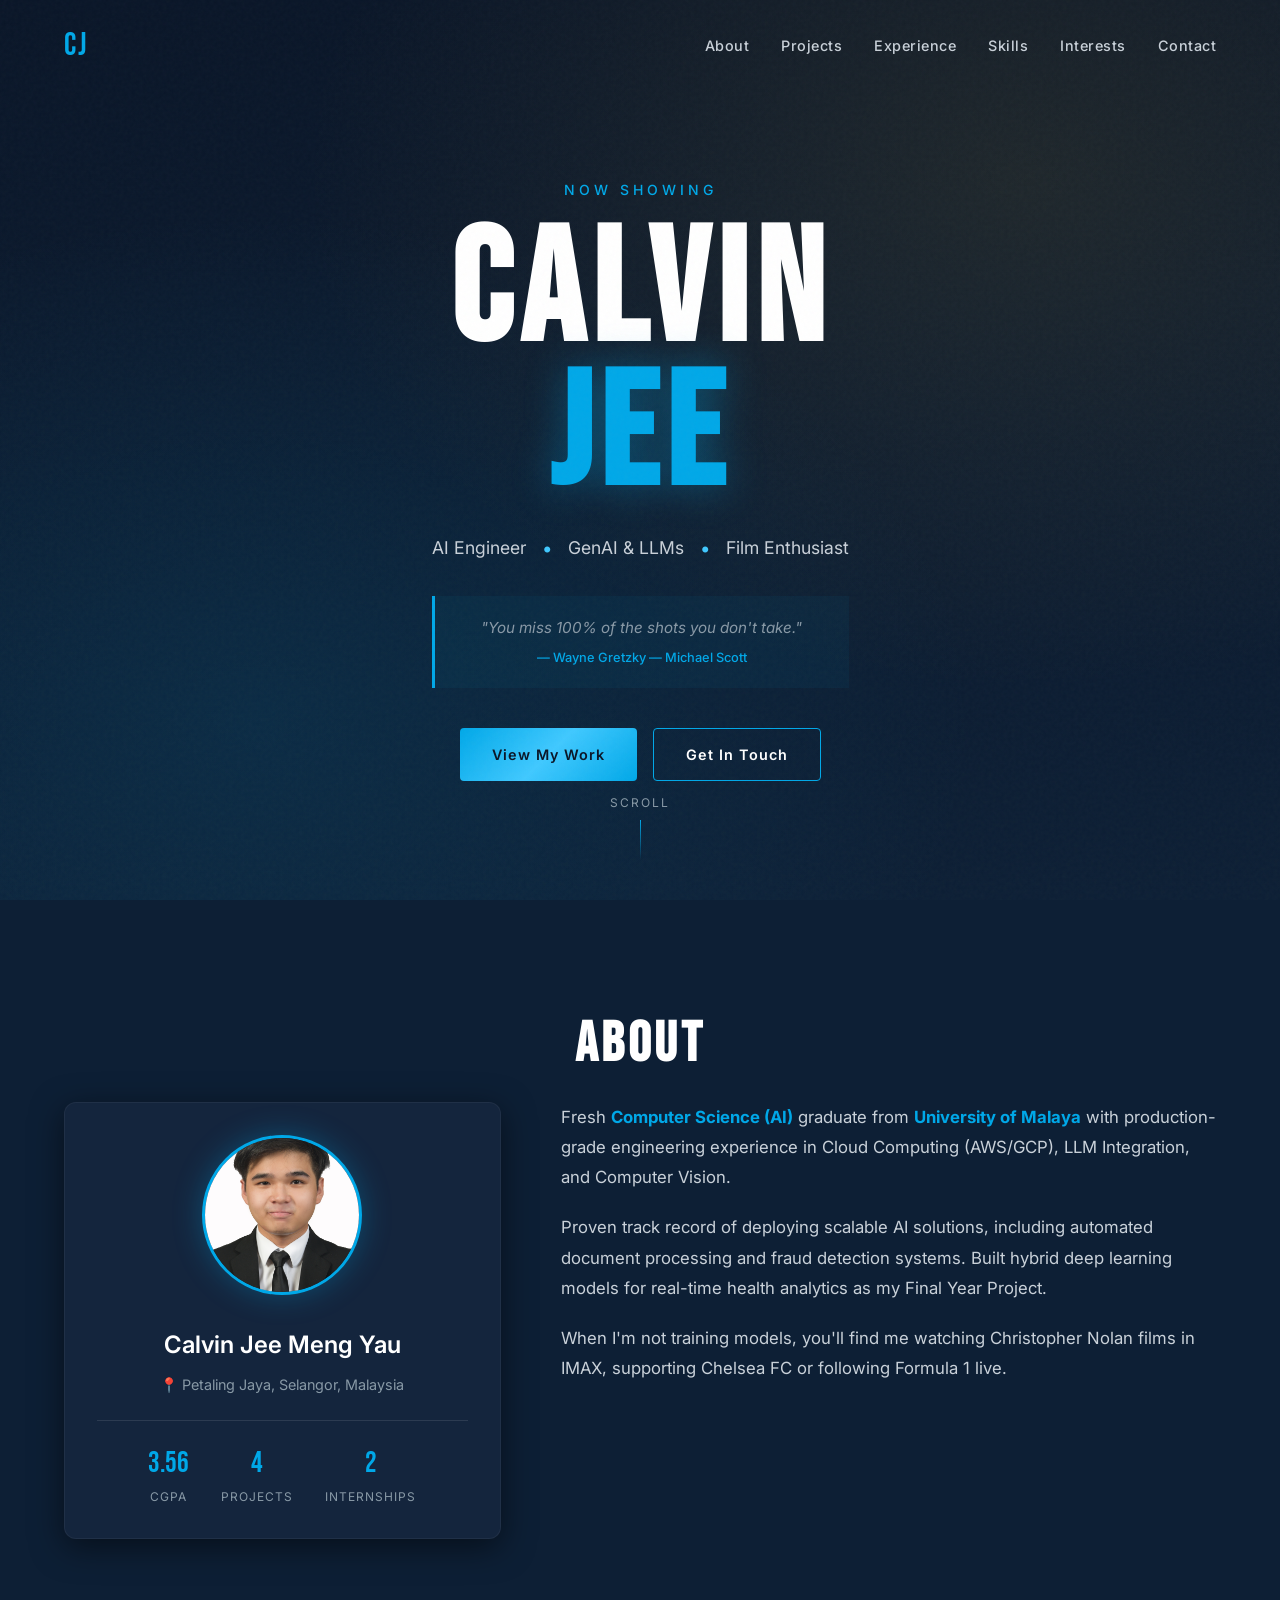
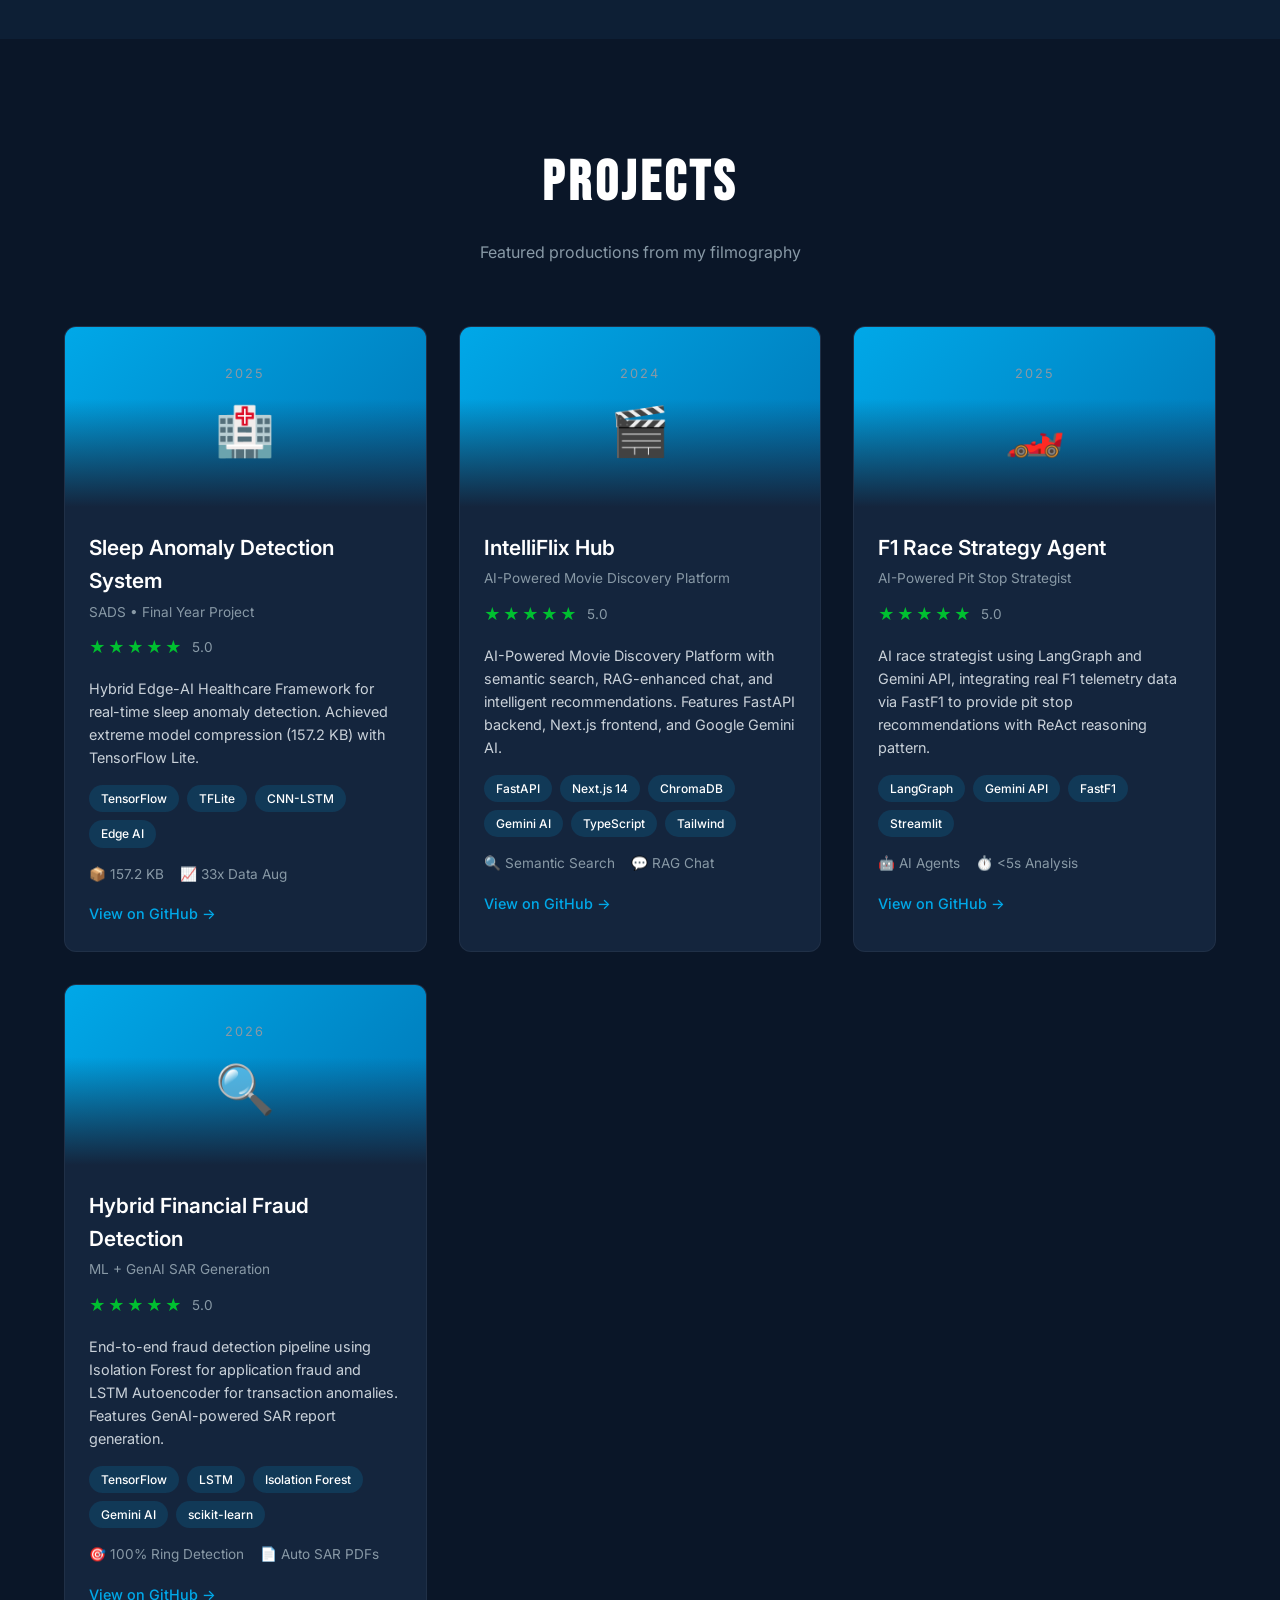
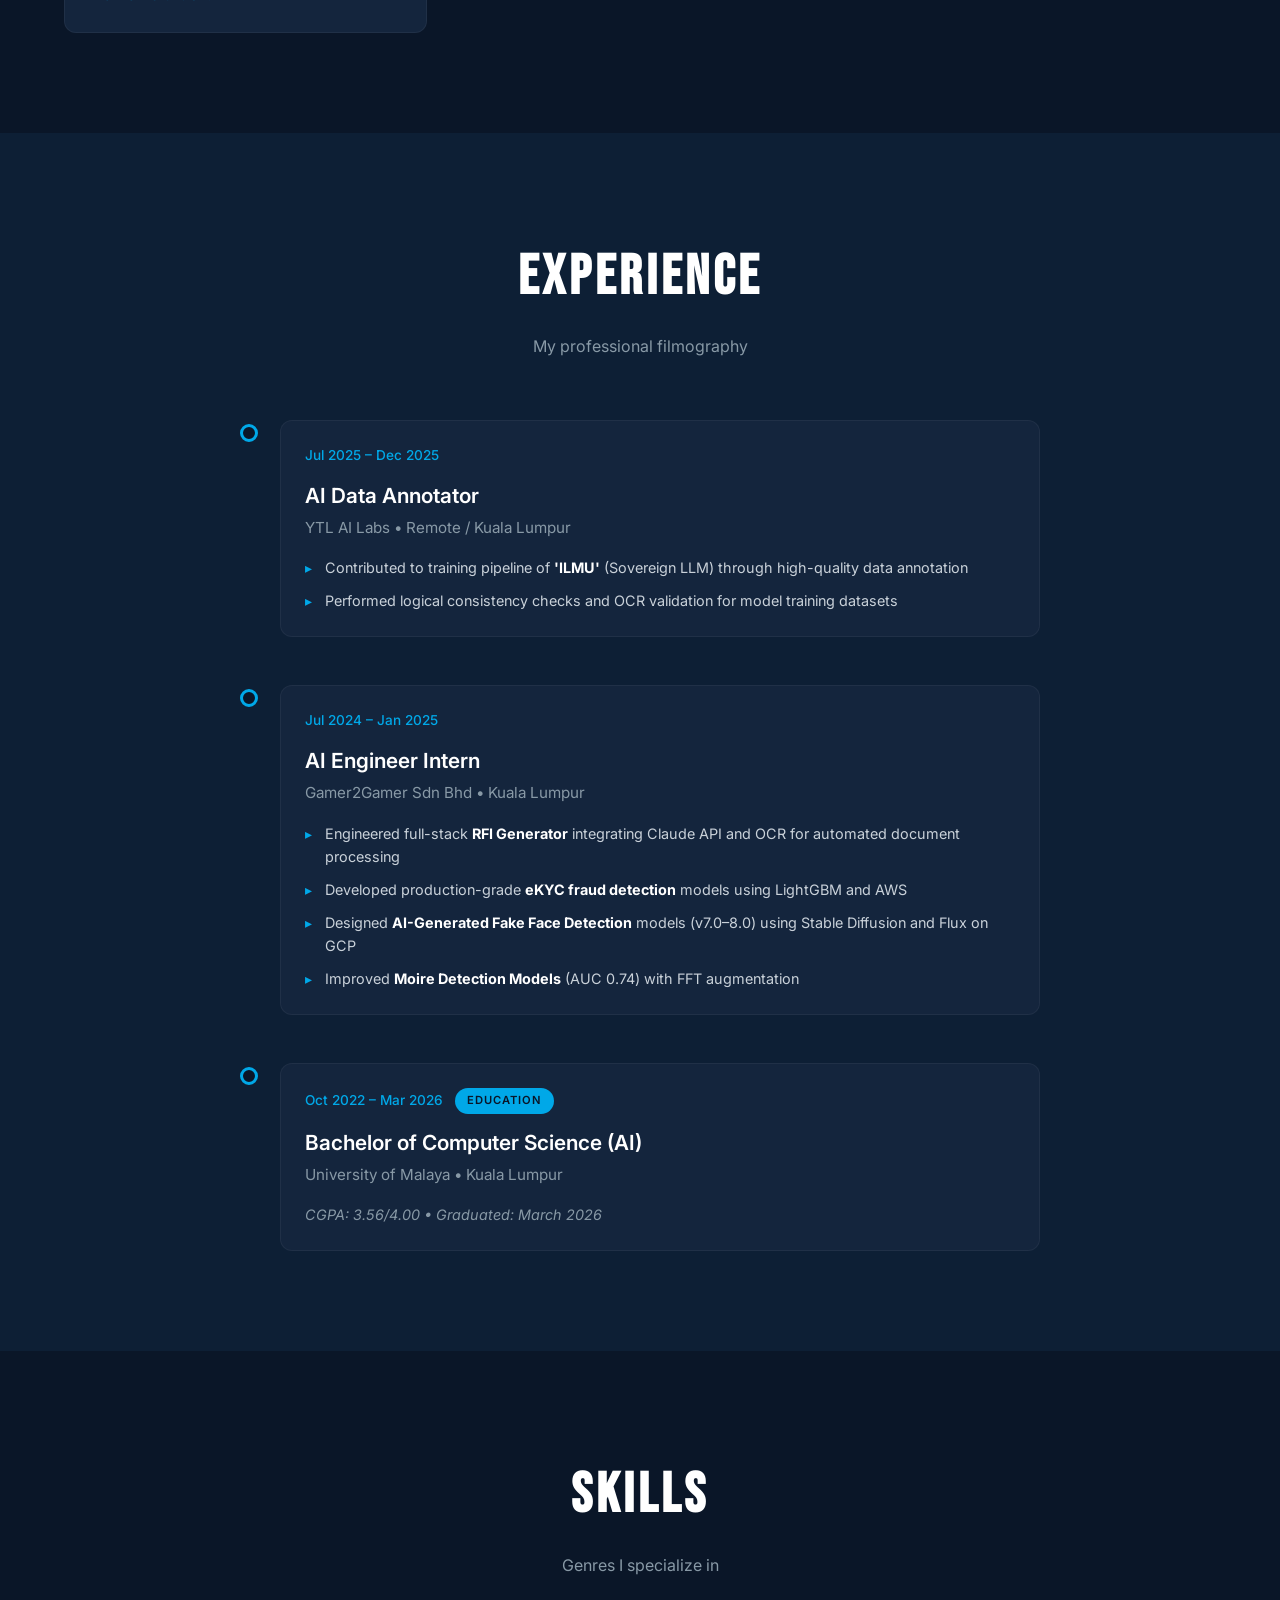
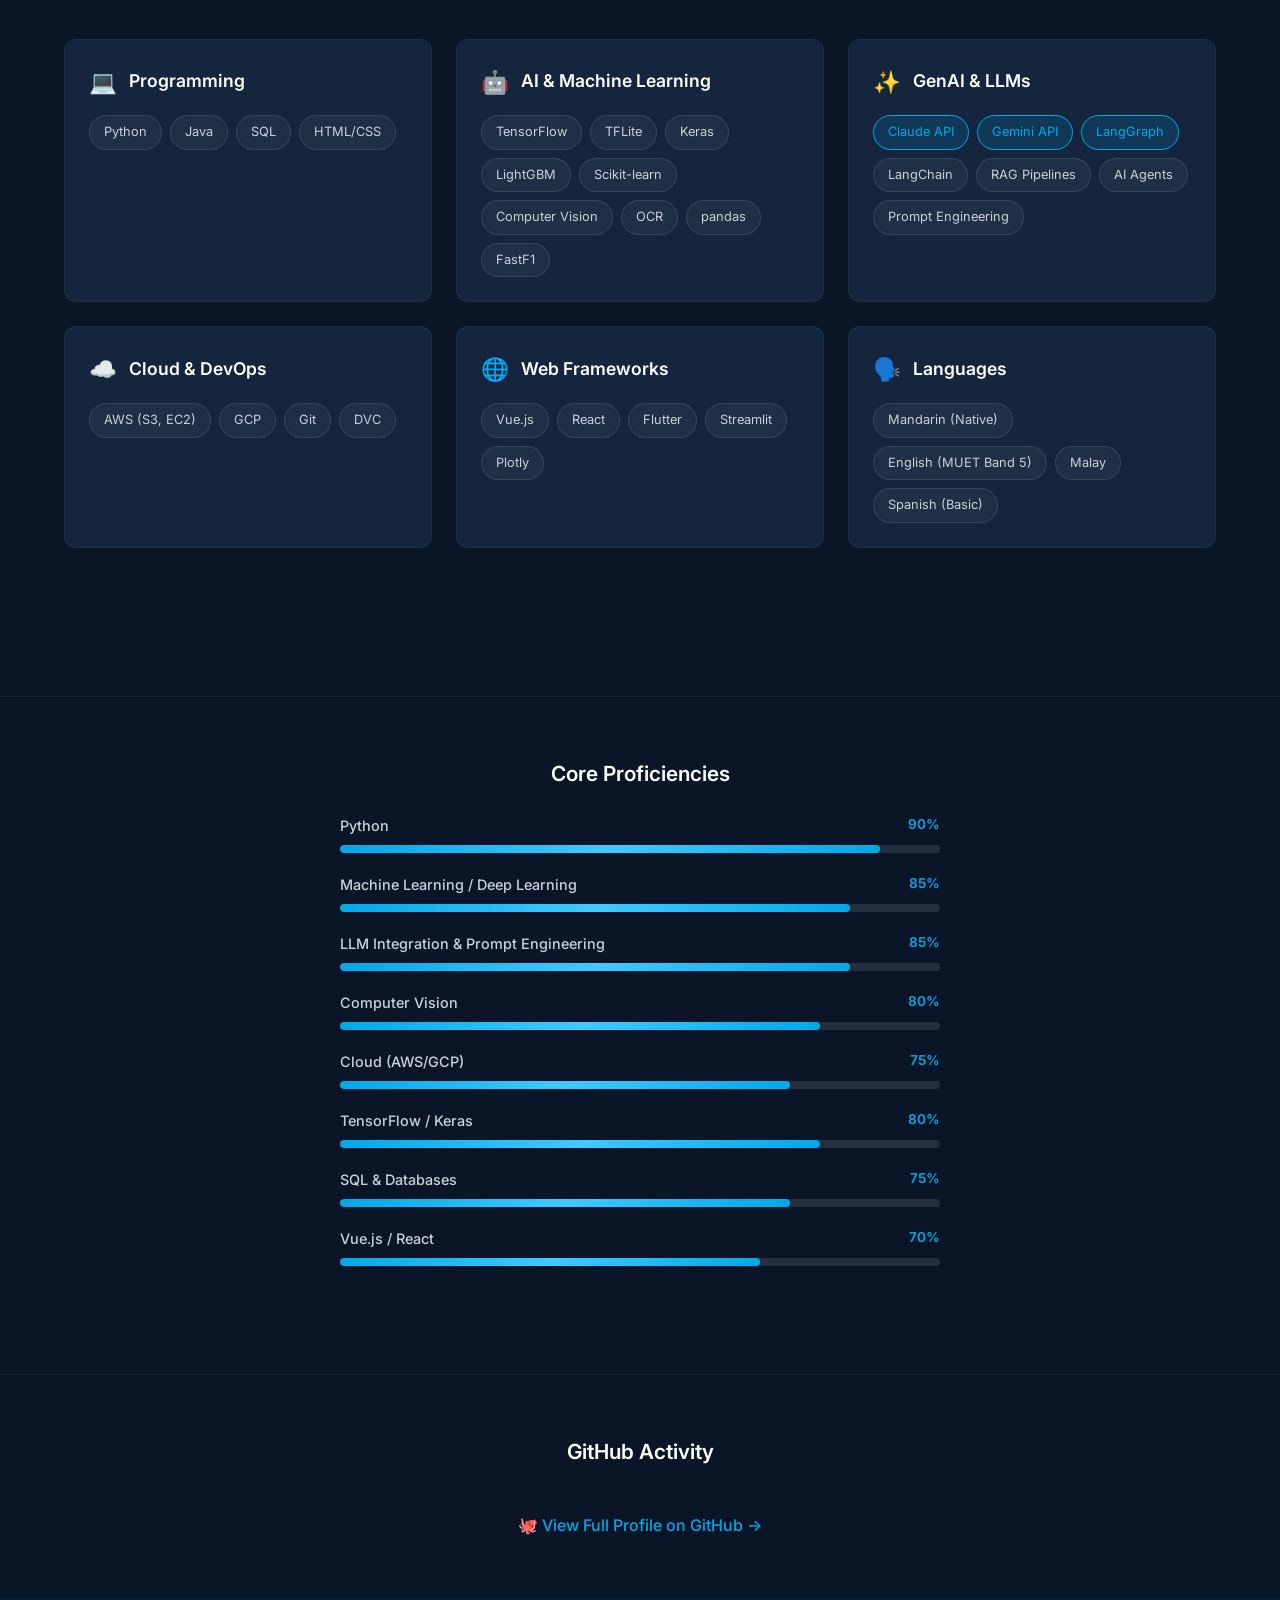
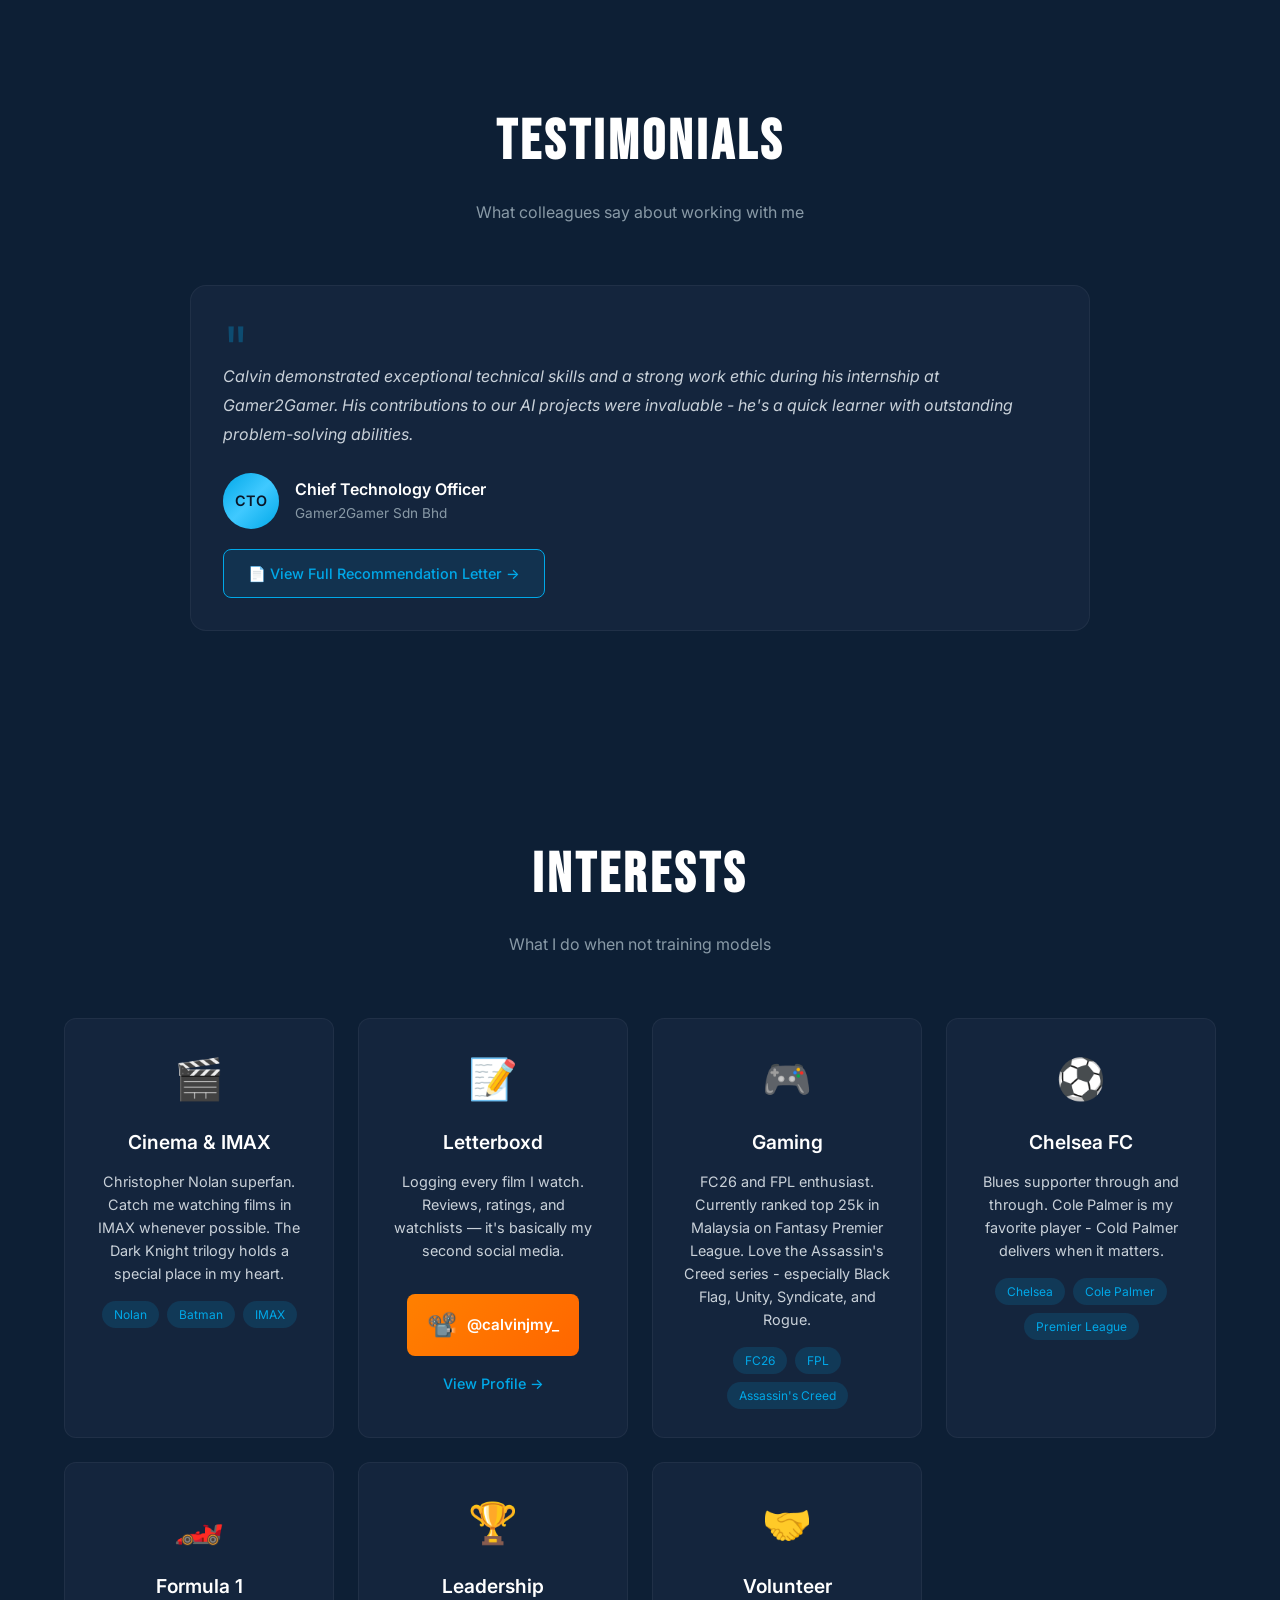
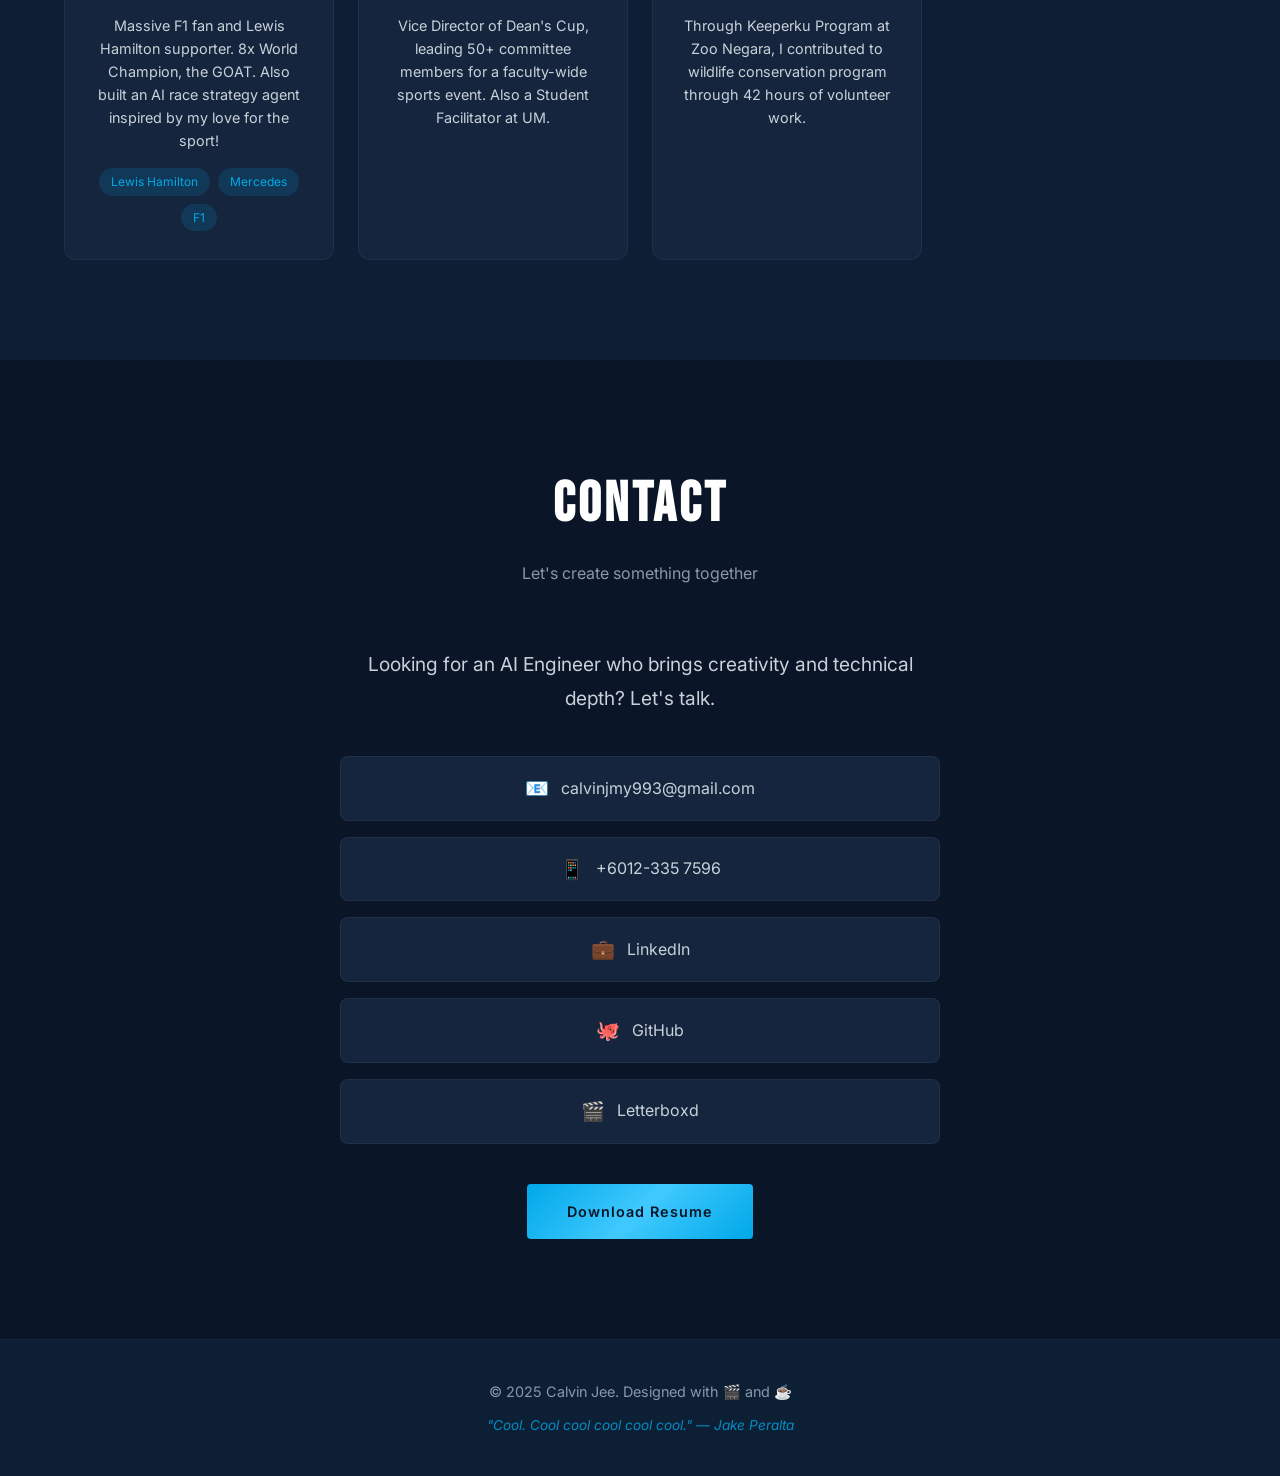
==== commit 86c2cbef: "Add Hybrid Financial Fraud Detection project Add a new portfolio project card for "Hybrid Financial " ====
--- a/index.html
+++ b/index.html
@@ -8,9 +8,10 @@
         content="Calvin Jee - Fresh Graduate AI Engineer specializing in GenAI, LLMs, and Computer Vision. B.Sc. Computer Science (AI) from University of Malaya.">
     <meta name="keywords" content="AI Engineer, Machine Learning, LLM, GenAI, Computer Vision, Calvin Jee">
     <title>Calvin Jee | AI Engineer</title>
-    
+
     <!-- Favicon -->
-    <link rel="icon" href="data:image/svg+xml,<svg xmlns='http://www.w3.org/2000/svg' viewBox='0 0 100 100'><text y='.9em' font-size='90'>🦇</text></svg>">
+    <link rel="icon"
+        href="data:image/svg+xml,<svg xmlns='http://www.w3.org/2000/svg' viewBox='0 0 100 100'><text y='.9em' font-size='90'>🦇</text></svg>">
 
     <!-- Google Fonts -->
     <link rel="preconnect" href="https://fonts.googleapis.com">
@@ -98,7 +99,7 @@
                                 <span class="stat-label">CGPA</span>
                             </div>
                             <div class="stat">
-                                <span class="stat-value">3</span>
+                                <span class="stat-value">4</span>
                                 <span class="stat-label">Projects</span>
                             </div>
                             <div class="stat">
@@ -115,7 +116,8 @@
                     <p>Proven track record of deploying scalable AI solutions, including automated document processing
                         and fraud detection systems. Built hybrid deep learning models for real-time health analytics as
                         my Final Year Project.</p>
-                    <p>When I'm not training models, you'll find me watching Christopher Nolan films in IMAX, supporting Chelsea FC
+                    <p>When I'm not training models, you'll find me watching Christopher Nolan films in IMAX, supporting
+                        Chelsea FC
                         or following Formula 1 live.</p>
                 </div>
             </div>
@@ -163,7 +165,7 @@
                 </article>
 
                 <!-- Project 2: IntelliFlix Hub -->
-<article class="project-card">
+                <article class="project-card">
                     <div class="project-poster">
                         <div class="poster-gradient"></div>
                         <div class="poster-content">
@@ -178,7 +180,9 @@
                             <span class="stars">★★★★★</span>
                             <span class="rating-text">5.0</span>
                         </div>
-                        <p class="project-description">AI-Powered Movie Discovery Platform with semantic search, RAG-enhanced chat, and intelligent recommendations. Features FastAPI backend, Next.js frontend, and Google Gemini AI.</p>
+                        <p class="project-description">AI-Powered Movie Discovery Platform with semantic search,
+                            RAG-enhanced chat, and intelligent recommendations. Features FastAPI backend, Next.js
+                            frontend, and Google Gemini AI.</p>
                         <div class="project-tags">
                             <span class="tag">FastAPI</span>
                             <span class="tag">Next.js 14</span>
@@ -191,7 +195,8 @@
                             <span class="stat">🔍 Semantic Search</span>
                             <span class="stat">💬 RAG Chat</span>
                         </div>
-                        <a href="https://github.com/calvinn7/intelliflix-hub" class="project-link" target="_blank" rel="noopener">View
+                        <a href="https://github.com/calvinn7/intelliflix-hub" class="project-link" target="_blank"
+                            rel="noopener">View
                             on GitHub →</a>
                     </div>
                 </article>
@@ -211,7 +216,9 @@
                             <span class="stars">★★★★★</span>
                             <span class="rating-text">5.0</span>
                         </div>
-                        <p class="project-description">AI race strategist using LangGraph and Gemini API, integrating real F1 telemetry data via FastF1 to provide pit stop recommendations with ReAct reasoning pattern.</p>
+                        <p class="project-description">AI race strategist using LangGraph and Gemini API, integrating
+                            real F1 telemetry data via FastF1 to provide pit stop recommendations with ReAct reasoning
+                            pattern.</p>
                         <div class="project-tags">
                             <span class="tag">LangGraph</span>
                             <span class="tag">Gemini API</span>
@@ -222,7 +229,43 @@
                             <span class="stat">🤖 AI Agents</span>
                             <span class="stat">⏱️ &lt;5s Analysis</span>
                         </div>
-                        <a href="https://github.com/calvinn7/f1-strategy-agent" class="project-link" target="_blank" rel="noopener">View on GitHub →</a>
+                        <a href="https://github.com/calvinn7/f1-strategy-agent" class="project-link" target="_blank"
+                            rel="noopener">View on GitHub →</a>
+                    </div>
+                </article>
+
+                <!-- Project 4: Hybrid Financial Fraud Detection -->
+                <article class="project-card">
+                    <div class="project-poster">
+                        <div class="poster-gradient"></div>
+                        <div class="poster-content">
+                            <span class="project-year">2026</span>
+                            <div class="project-icon">🔍</div>
+                        </div>
+                    </div>
+                    <div class="project-info">
+                        <h3 class="project-title">Hybrid Financial Fraud Detection</h3>
+                        <p class="project-subtitle">ML + GenAI SAR Generation</p>
+                        <div class="project-rating">
+                            <span class="stars">★★★★★</span>
+                            <span class="rating-text">5.0</span>
+                        </div>
+                        <p class="project-description">End-to-end fraud detection pipeline using Isolation Forest for
+                            application fraud and LSTM Autoencoder for transaction anomalies. Features GenAI-powered SAR
+                            report generation.</p>
+                        <div class="project-tags">
+                            <span class="tag">TensorFlow</span>
+                            <span class="tag">LSTM</span>
+                            <span class="tag">Isolation Forest</span>
+                            <span class="tag">Gemini AI</span>
+                            <span class="tag">scikit-learn</span>
+                        </div>
+                        <div class="project-stats">
+                            <span class="stat">🎯 100% Ring Detection</span>
+                            <span class="stat">📄 Auto SAR PDFs</span>
+                        </div>
+                        <a href="https://github.com/calvinn7/hybrid-financial-fraud-detection" class="project-link"
+                            target="_blank" rel="noopener">View on GitHub →</a>
                     </div>
                 </article>
             </div>
@@ -476,8 +519,10 @@
         <div class="container">
             <h3 class="github-stats-title">GitHub Activity</h3>
             <div class="github-stats-container">
-                <img src="https://github-readme-stats.vercel.app/api?username=calvinn7&show_icons=true&theme=tokyonight&hide_border=true&bg_color=0a1628" alt="GitHub Stats" class="github-stats-img" onerror="this.style.display='none'">
-                <img src="https://github-readme-streak-stats.herokuapp.com/?user=calvinn7&theme=tokyonight&hide_border=true&background=0a1628" alt="GitHub Streak" class="github-stats-img" onerror="this.style.display='none'">
+                <img src="https://github-readme-stats.vercel.app/api?username=calvinn7&show_icons=true&theme=tokyonight&hide_border=true&bg_color=0a1628"
+                    alt="GitHub Stats" class="github-stats-img" onerror="this.style.display='none'">
+                <img src="https://github-readme-streak-stats.herokuapp.com/?user=calvinn7&theme=tokyonight&hide_border=true&background=0a1628"
+                    alt="GitHub Streak" class="github-stats-img" onerror="this.style.display='none'">
             </div>
             <div style="text-align: center; margin-top: 20px;">
                 <a href="https://github.com/calvinn7" target="_blank" rel="noopener" class="github-profile-link">
@@ -497,7 +542,9 @@
                 <div class="testimonial-card">
                     <div class="testimonial-content">
                         <div class="testimonial-quote">"</div>
-                        <p class="testimonial-text">Calvin demonstrated exceptional technical skills and a strong work ethic during his internship at Gamer2Gamer. His contributions to our AI projects were invaluable - he's a quick learner with outstanding problem-solving abilities.</p>
+                        <p class="testimonial-text">Calvin demonstrated exceptional technical skills and a strong work
+                            ethic during his internship at Gamer2Gamer. His contributions to our AI projects were
+                            invaluable - he's a quick learner with outstanding problem-solving abilities.</p>
                     </div>
                     <div class="testimonial-author">
                         <div class="testimonial-avatar-placeholder">CTO</div>
@@ -506,7 +553,8 @@
                             <p class="testimonial-role">Gamer2Gamer Sdn Bhd</p>
                         </div>
                     </div>
-                    <a href="assets/testimony-cto-gamer2gamer.pdf" target="_blank" rel="noopener" class="testimonial-pdf-link">
+                    <a href="assets/testimony-cto-gamer2gamer.pdf" target="_blank" rel="noopener"
+                        class="testimonial-pdf-link">
                         📄 View Full Recommendation Letter →
                     </a>
                 </div>
@@ -580,12 +628,13 @@
                     </div>
                 </div>
 
-                
+
                 <!-- F1 Racing -->
                 <div class="interest-card">
                     <div class="interest-icon">🏎️</div>
                     <h3 class="interest-title">Formula 1</h3>
-                    <p class="interest-description">Massive F1 fan and Lewis Hamilton supporter. 8x World Champion, the GOAT. Also built an AI race strategy agent inspired by my love for the sport!</p>
+                    <p class="interest-description">Massive F1 fan and Lewis Hamilton supporter. 8x World Champion, the
+                        GOAT. Also built an AI race strategy agent inspired by my love for the sport!</p>
                     <div class="interest-tags">
                         <span>Lewis Hamilton</span>
                         <span>Mercedes</span>
@@ -605,7 +654,7 @@
                 <div class="interest-card">
                     <div class="interest-icon">🤝</div>
                     <h3 class="interest-title">Volunteer</h3>
-                    <p class="interest-description">Through Keeperku Program at Zoo Negara, I contributed to 
+                    <p class="interest-description">Through Keeperku Program at Zoo Negara, I contributed to
                         wildlife conservation program through 42 hours of volunteer work.</p>
                 </div>
 
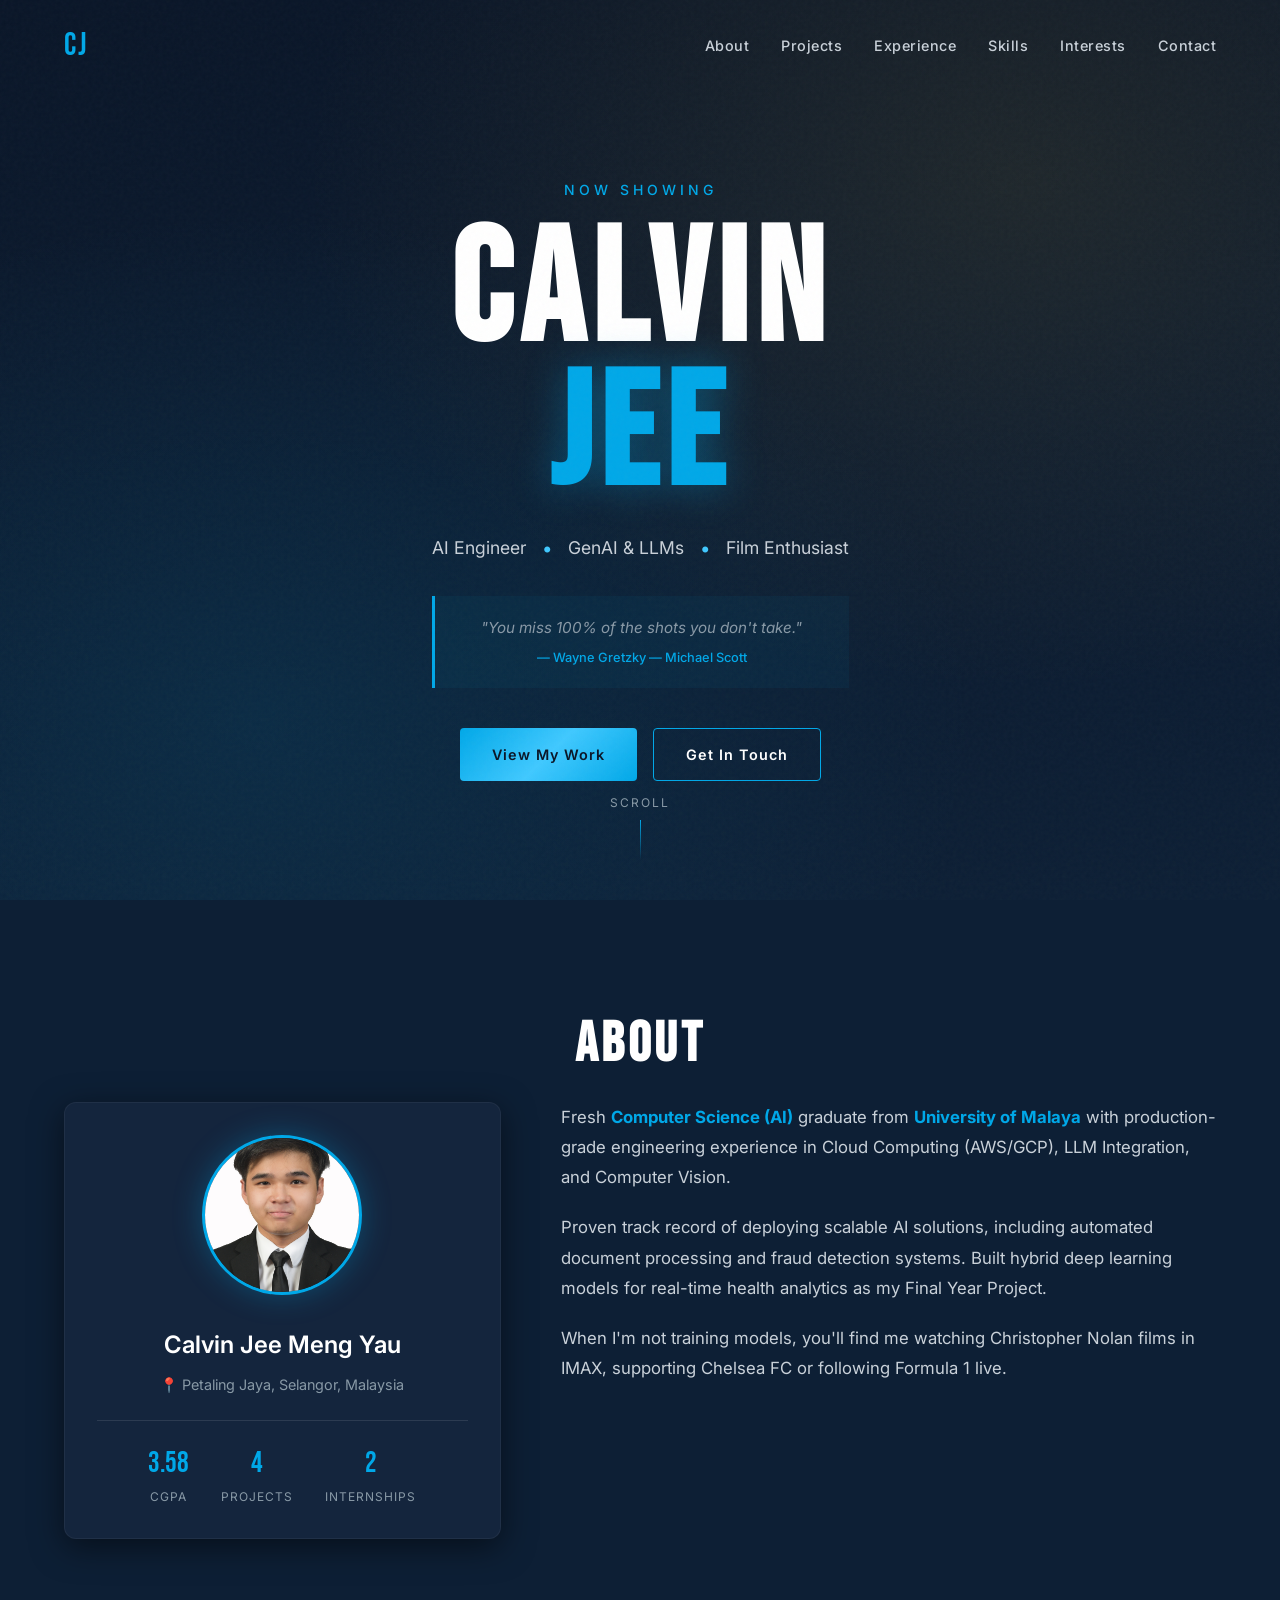
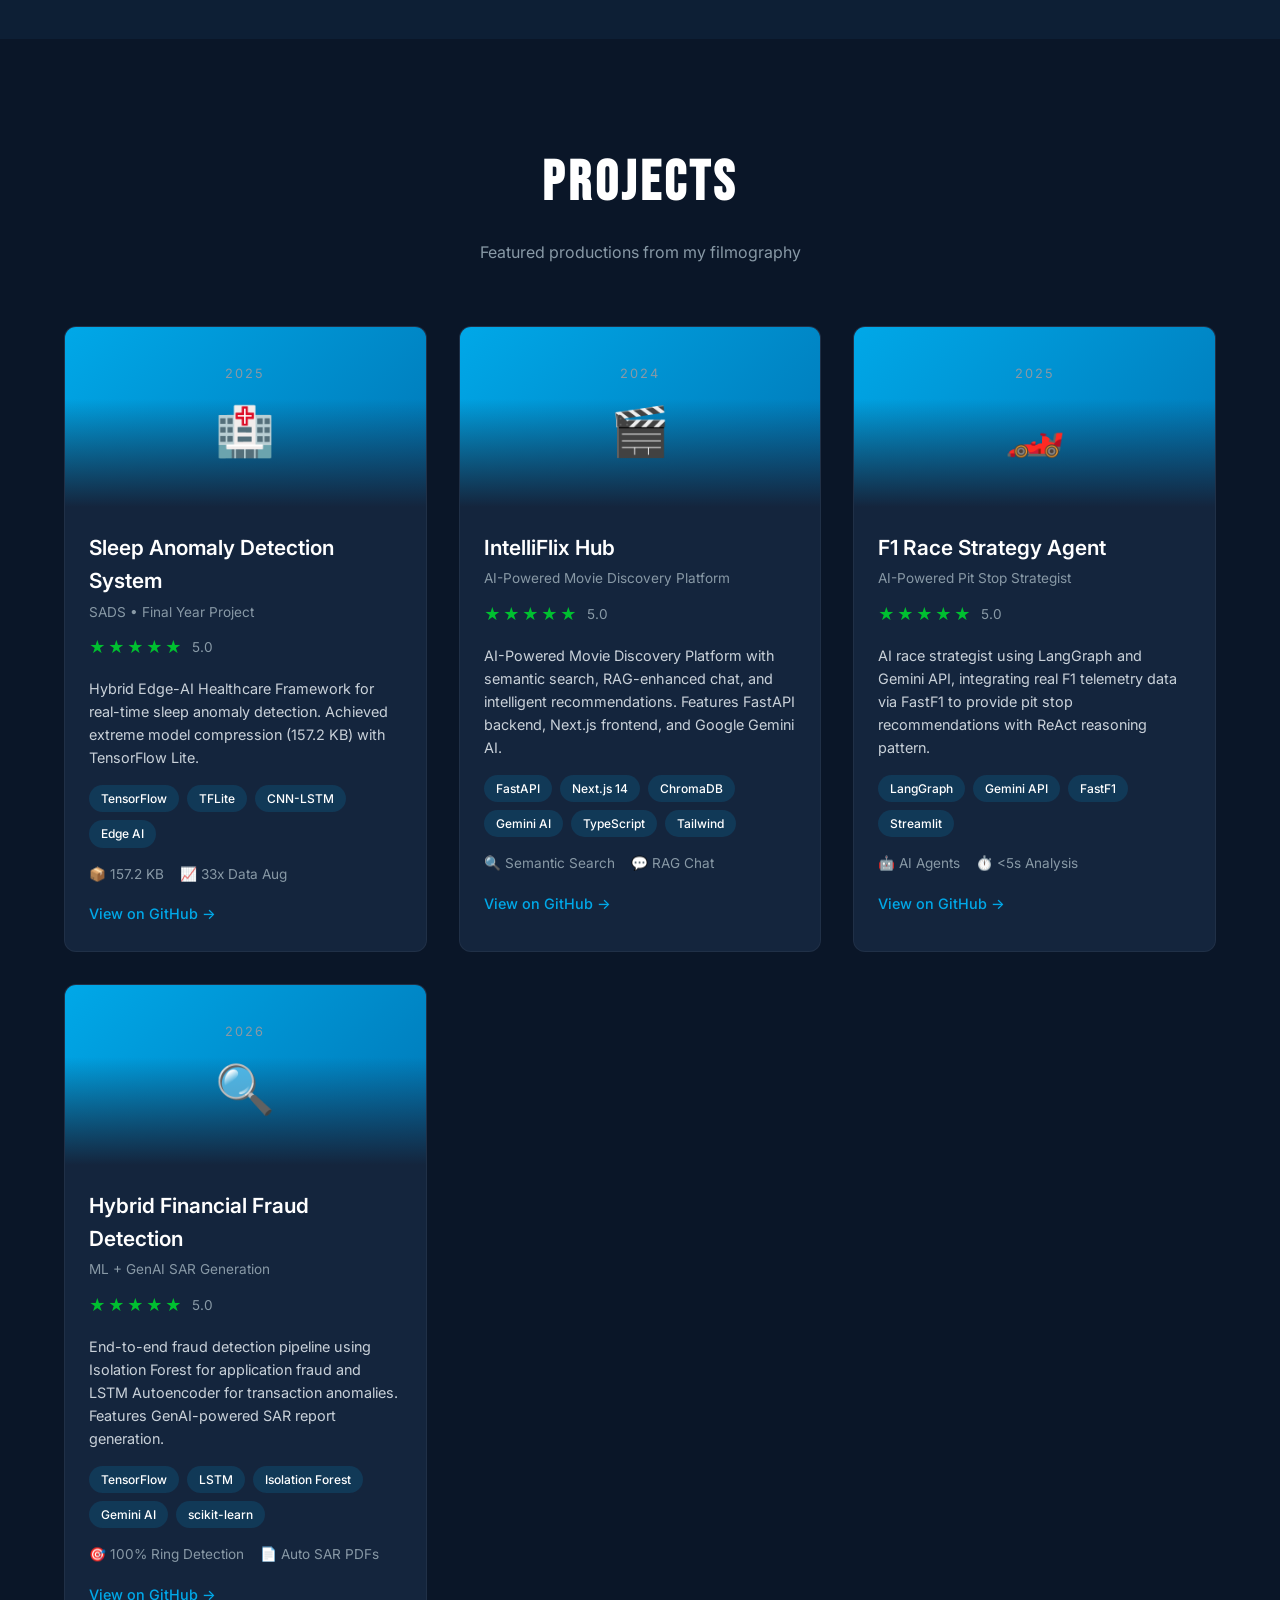
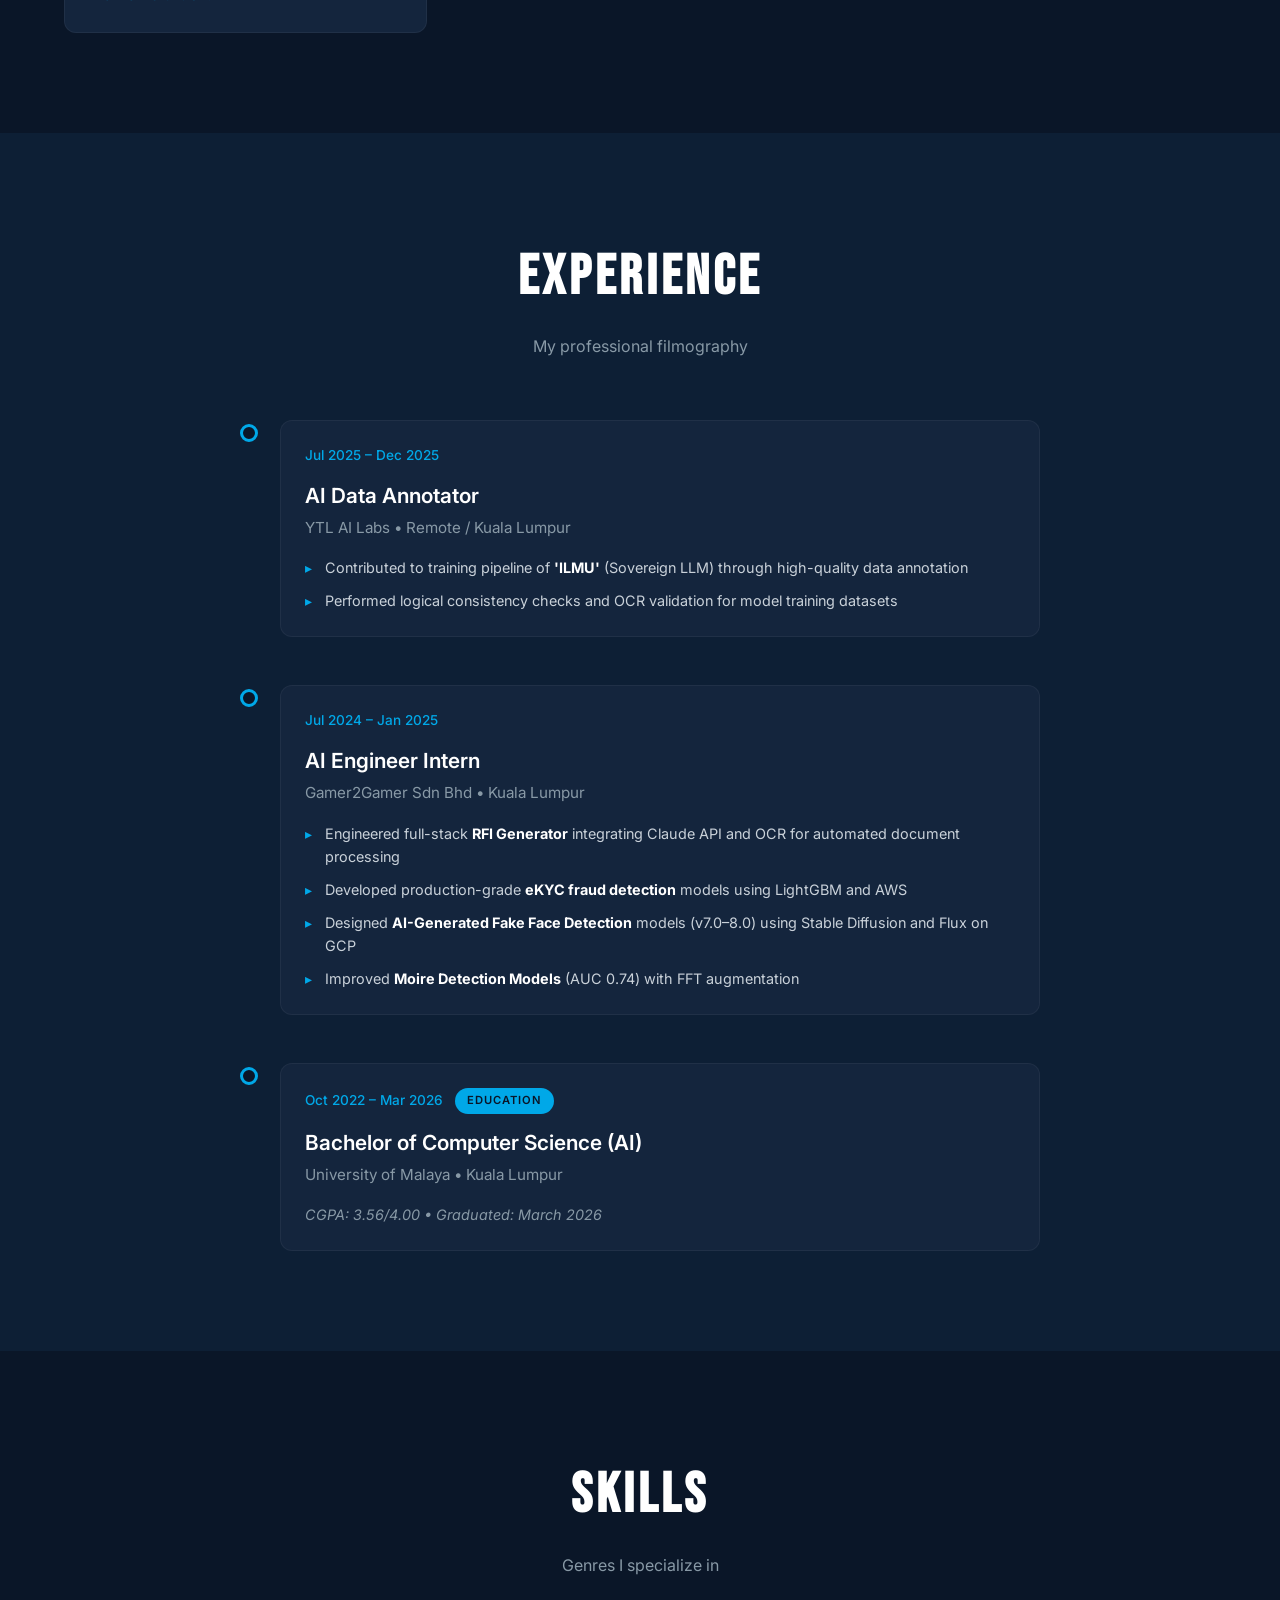
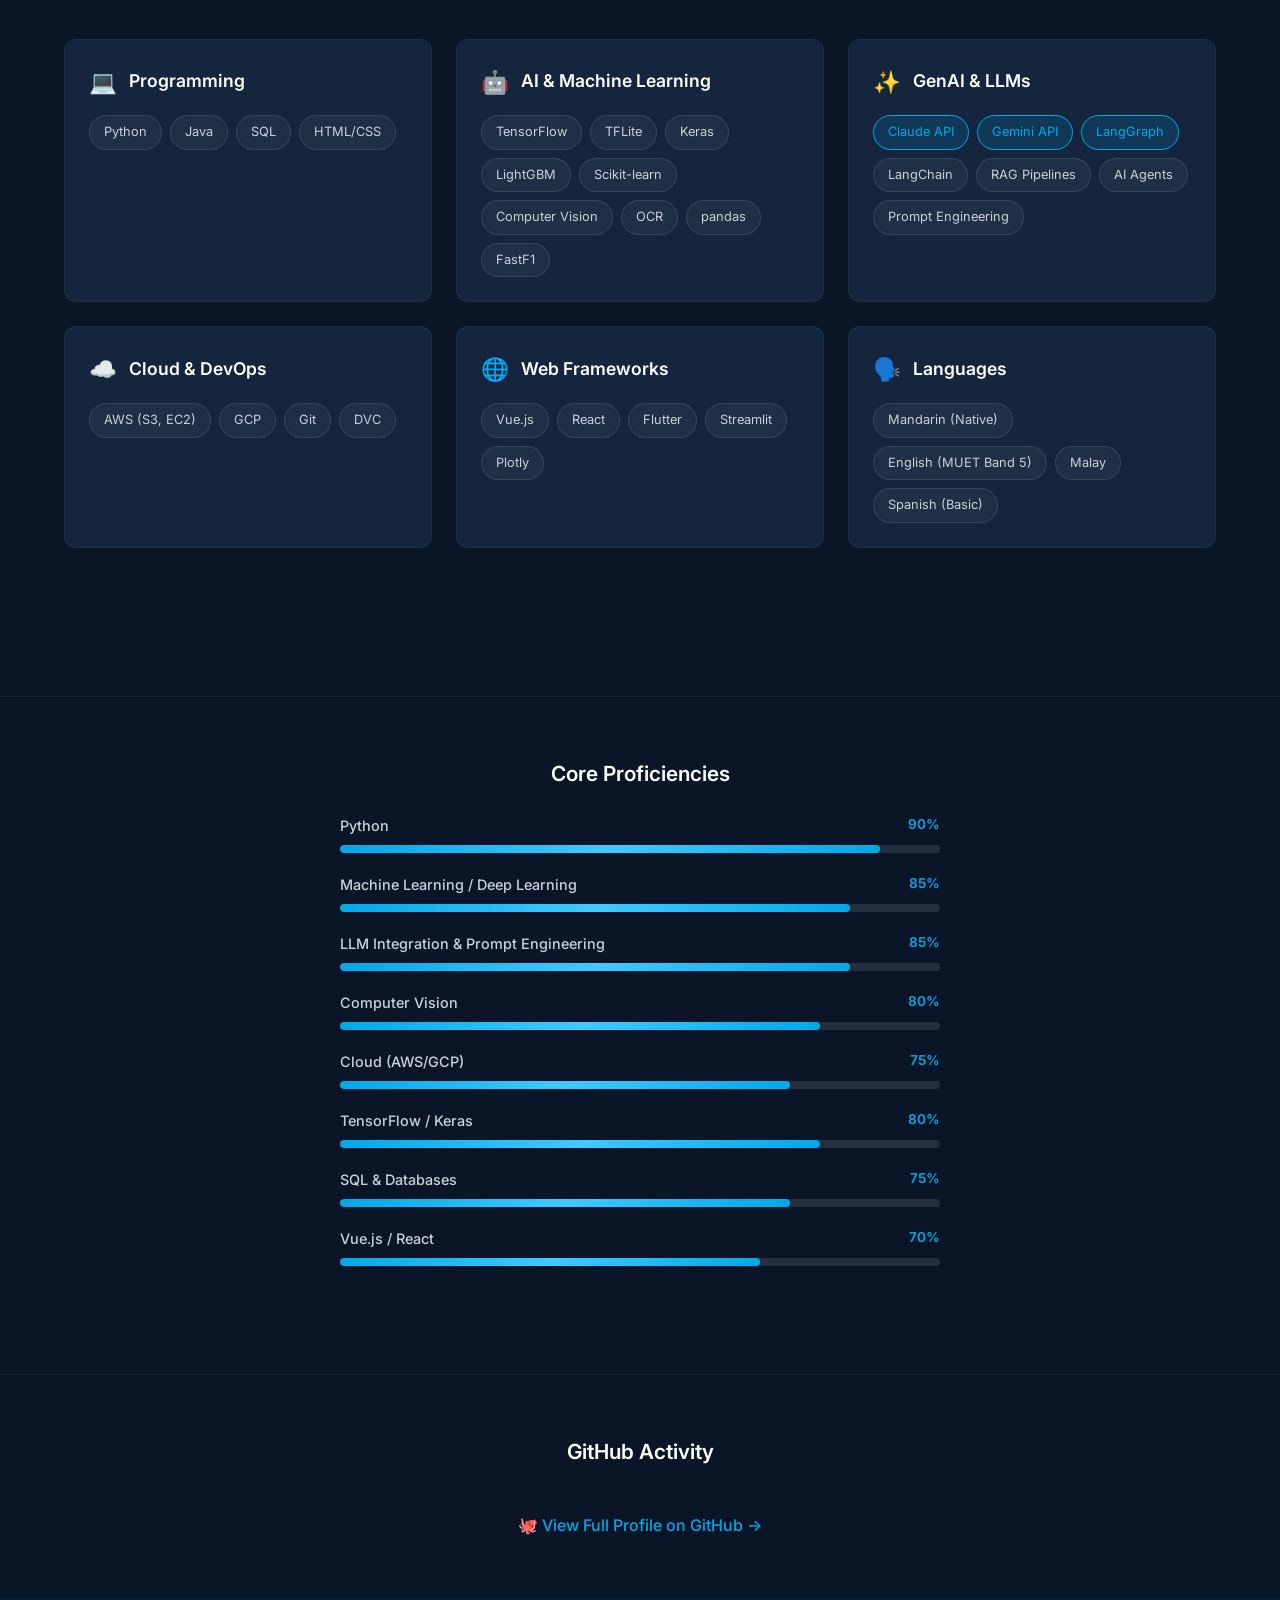
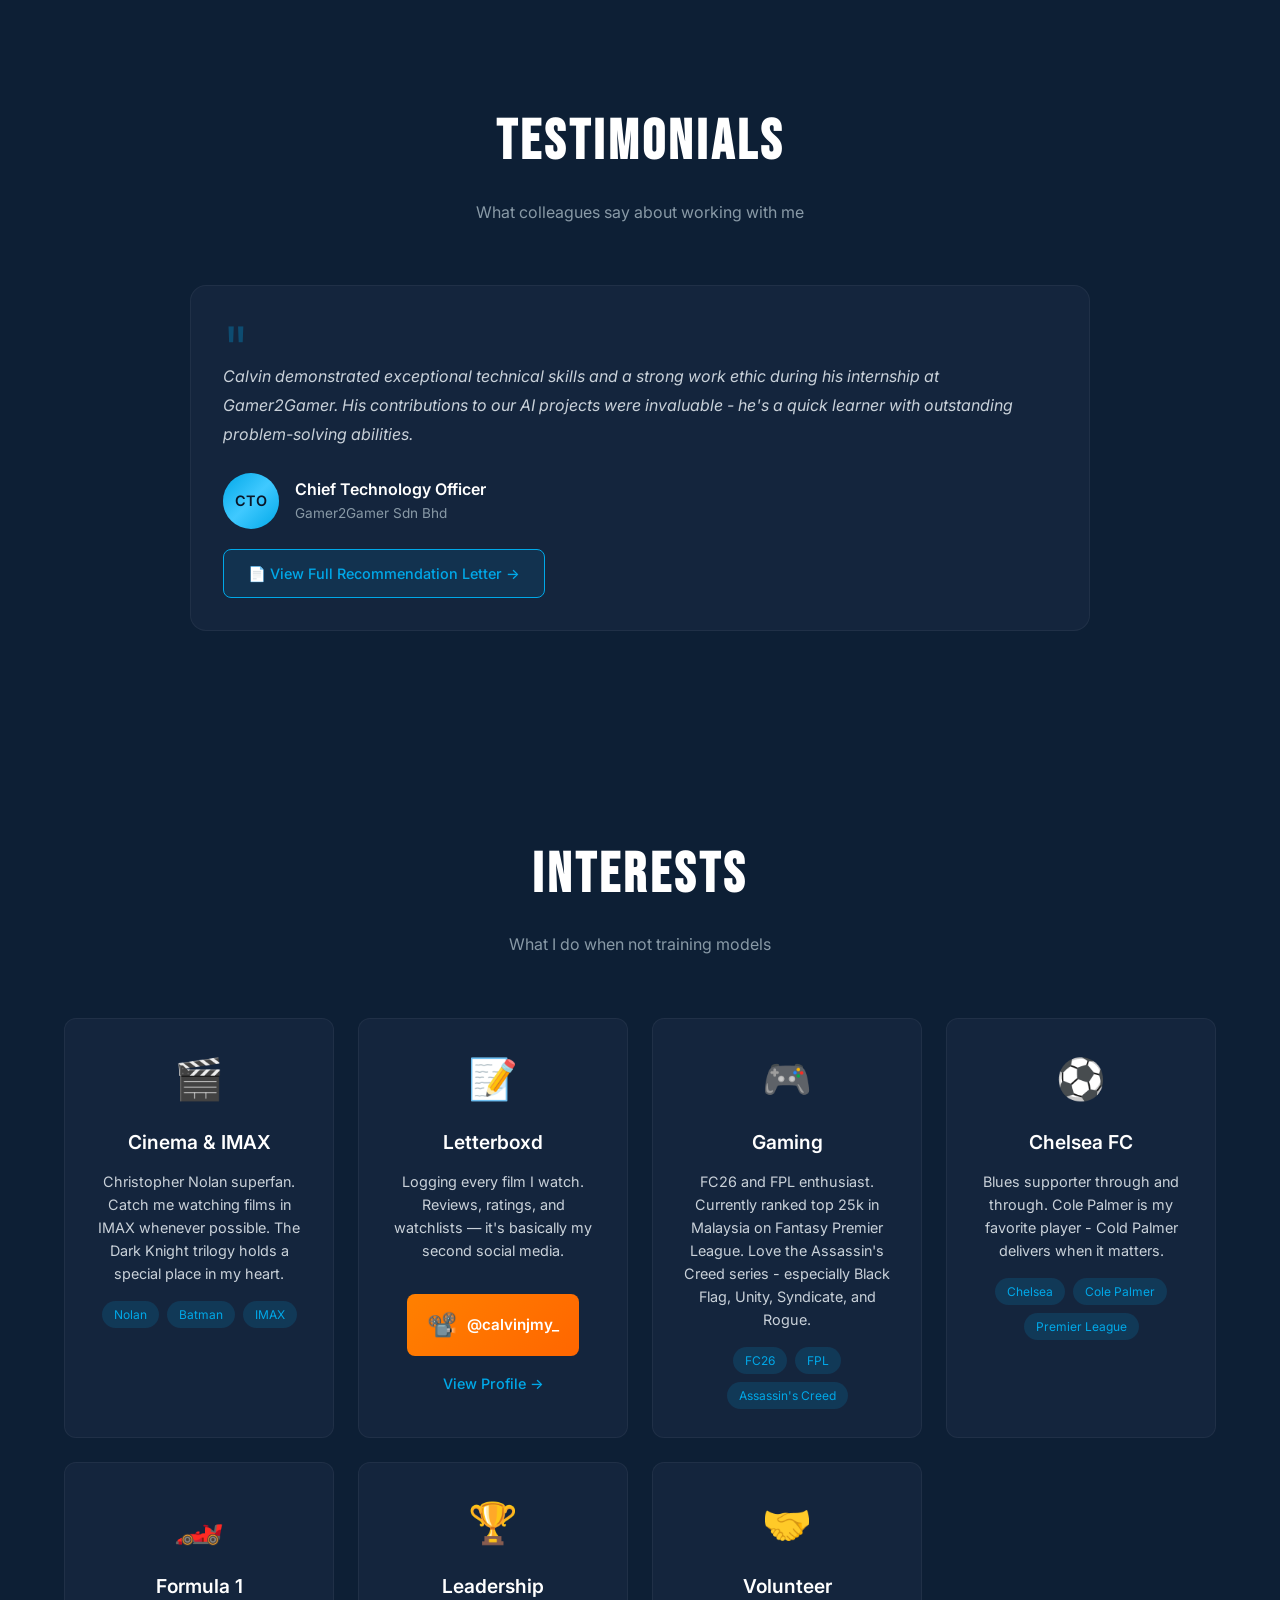
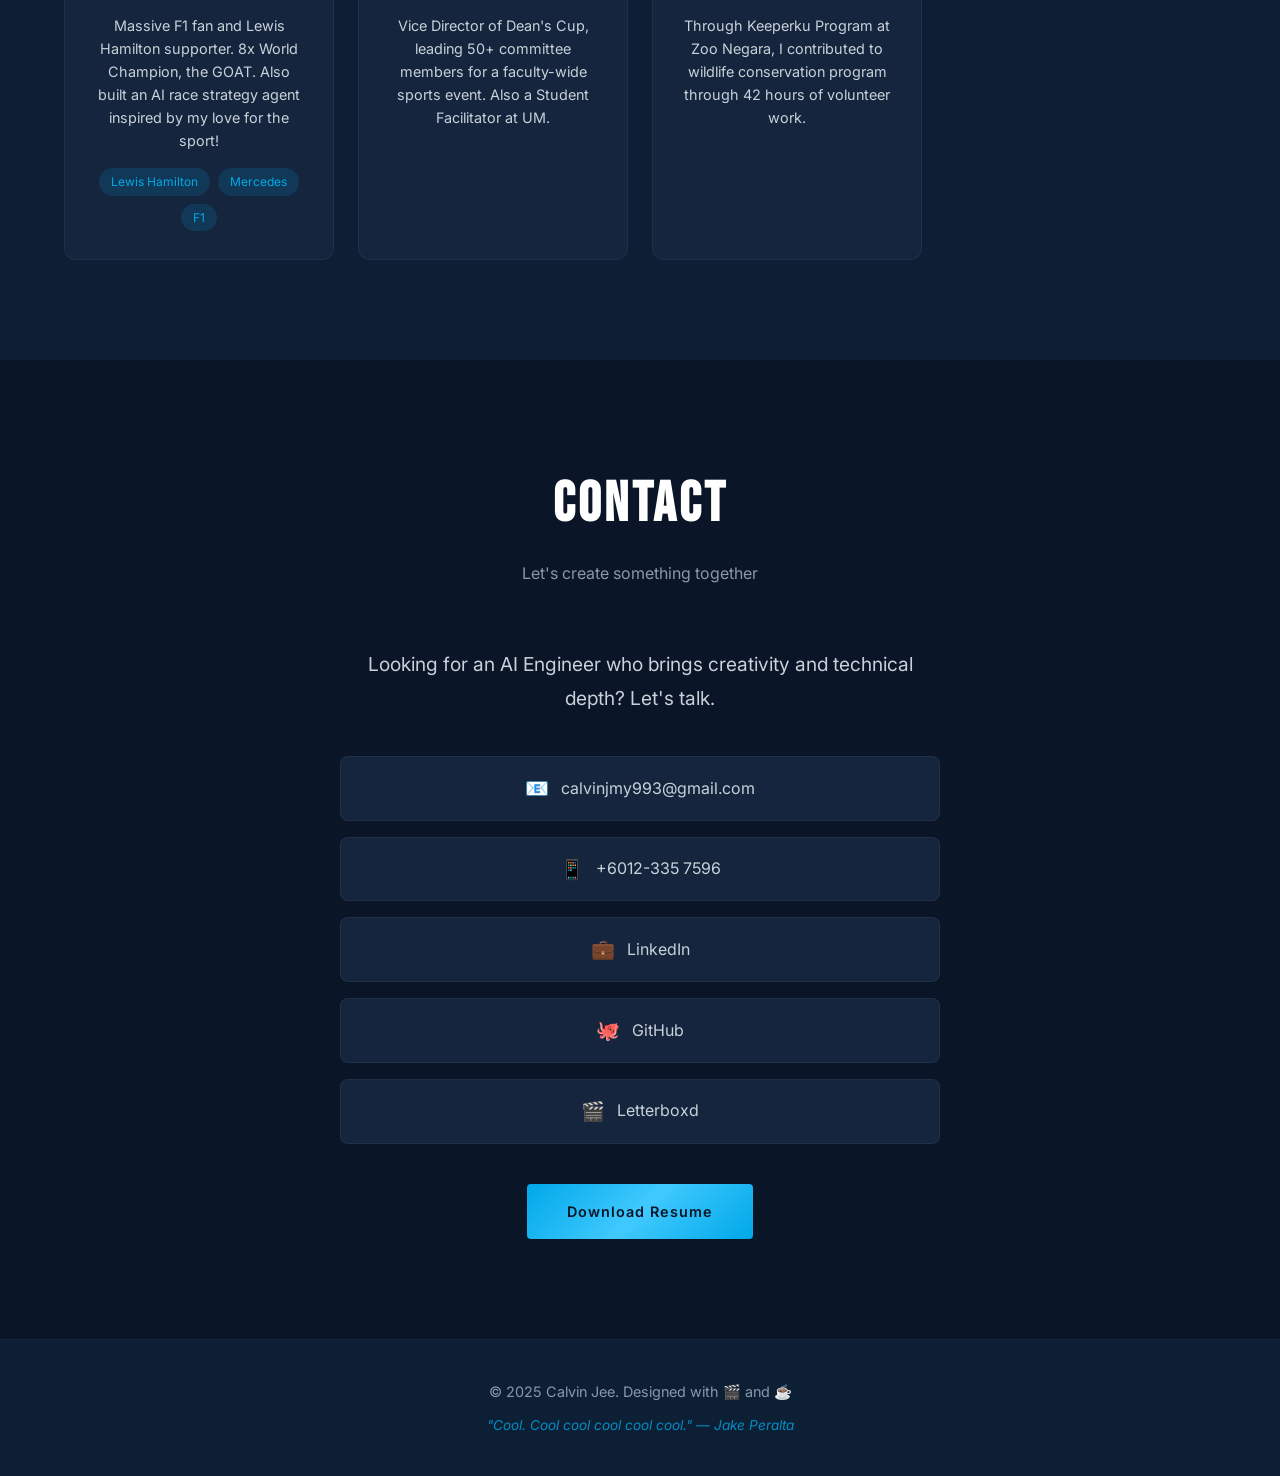
==== commit 643a82b5: "update latest details and cv" ====
--- a/index.html
+++ b/index.html
@@ -95,7 +95,7 @@
                         <p class="about-location">📍 Petaling Jaya, Selangor, Malaysia</p>
                         <div class="about-stats">
                             <div class="stat">
-                                <span class="stat-value">3.56</span>
+                                <span class="stat-value">3.58</span>
                                 <span class="stat-label">CGPA</span>
                             </div>
                             <div class="stat">
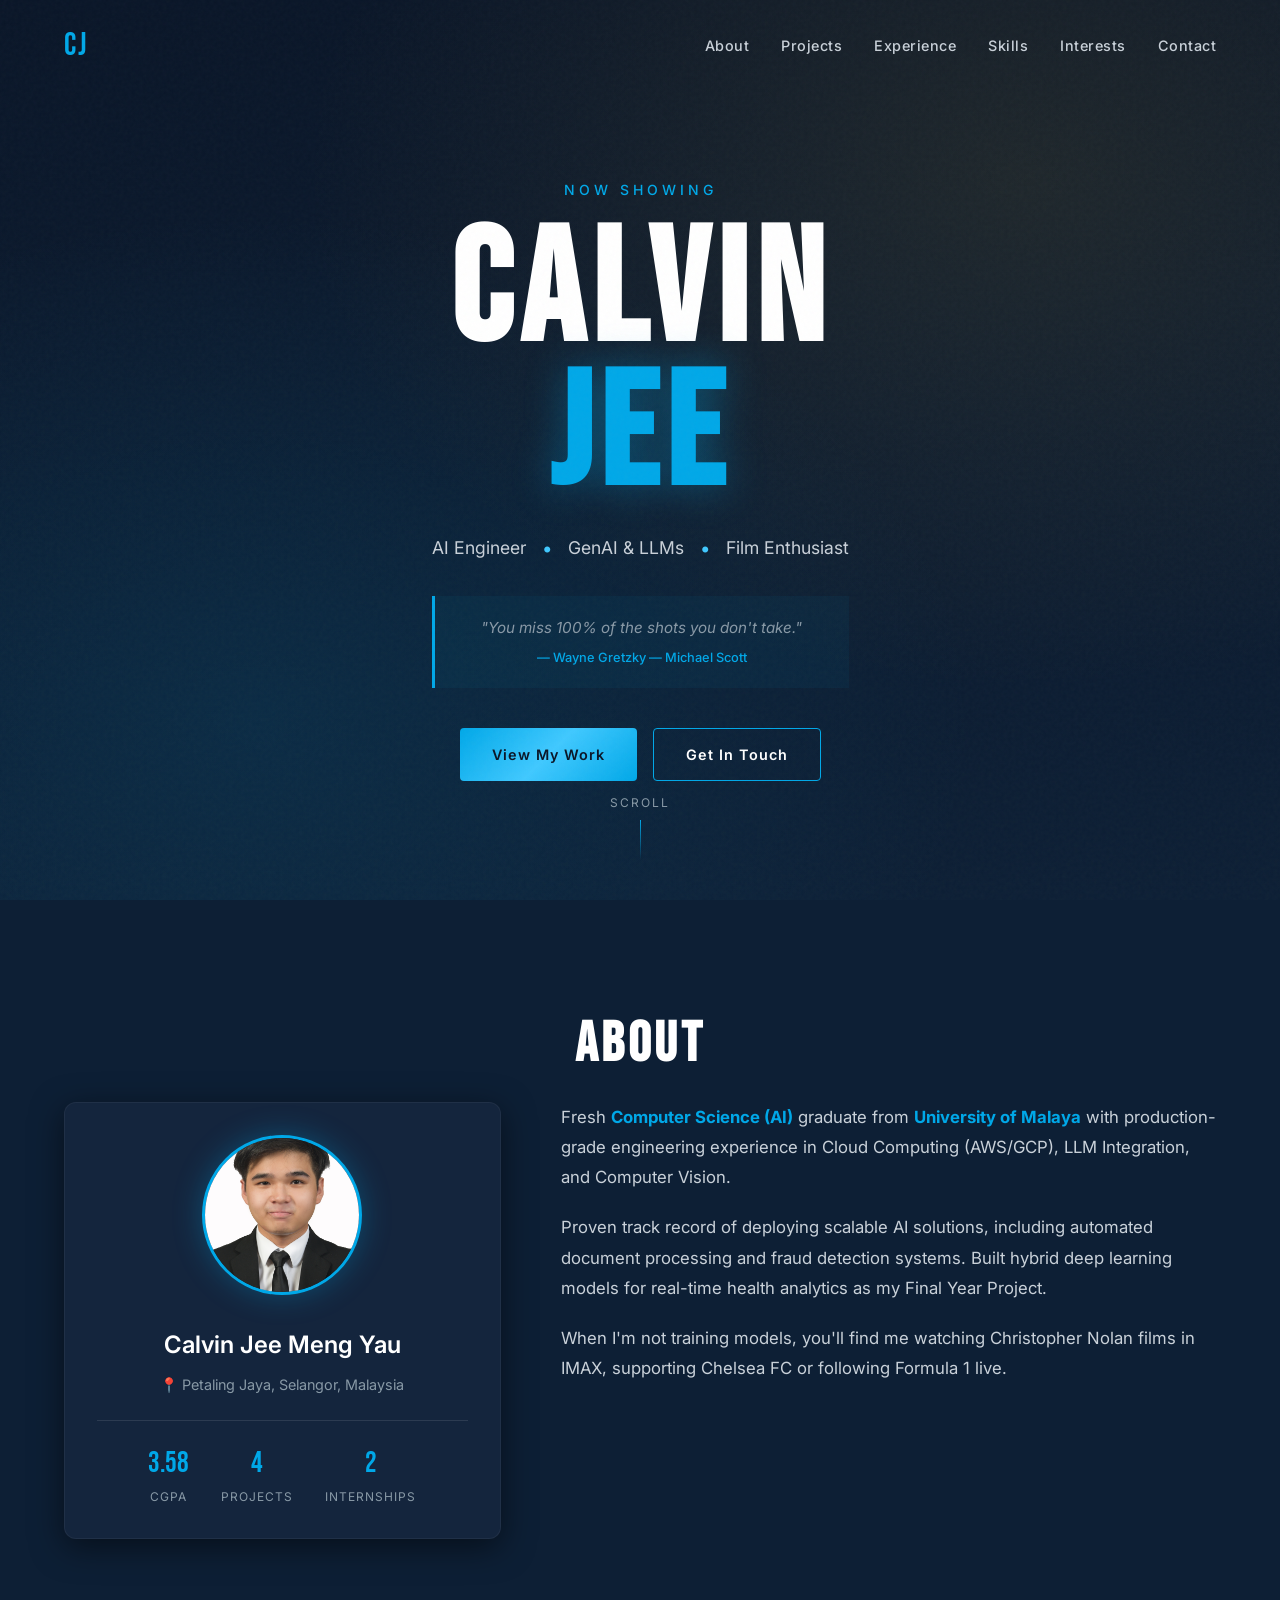
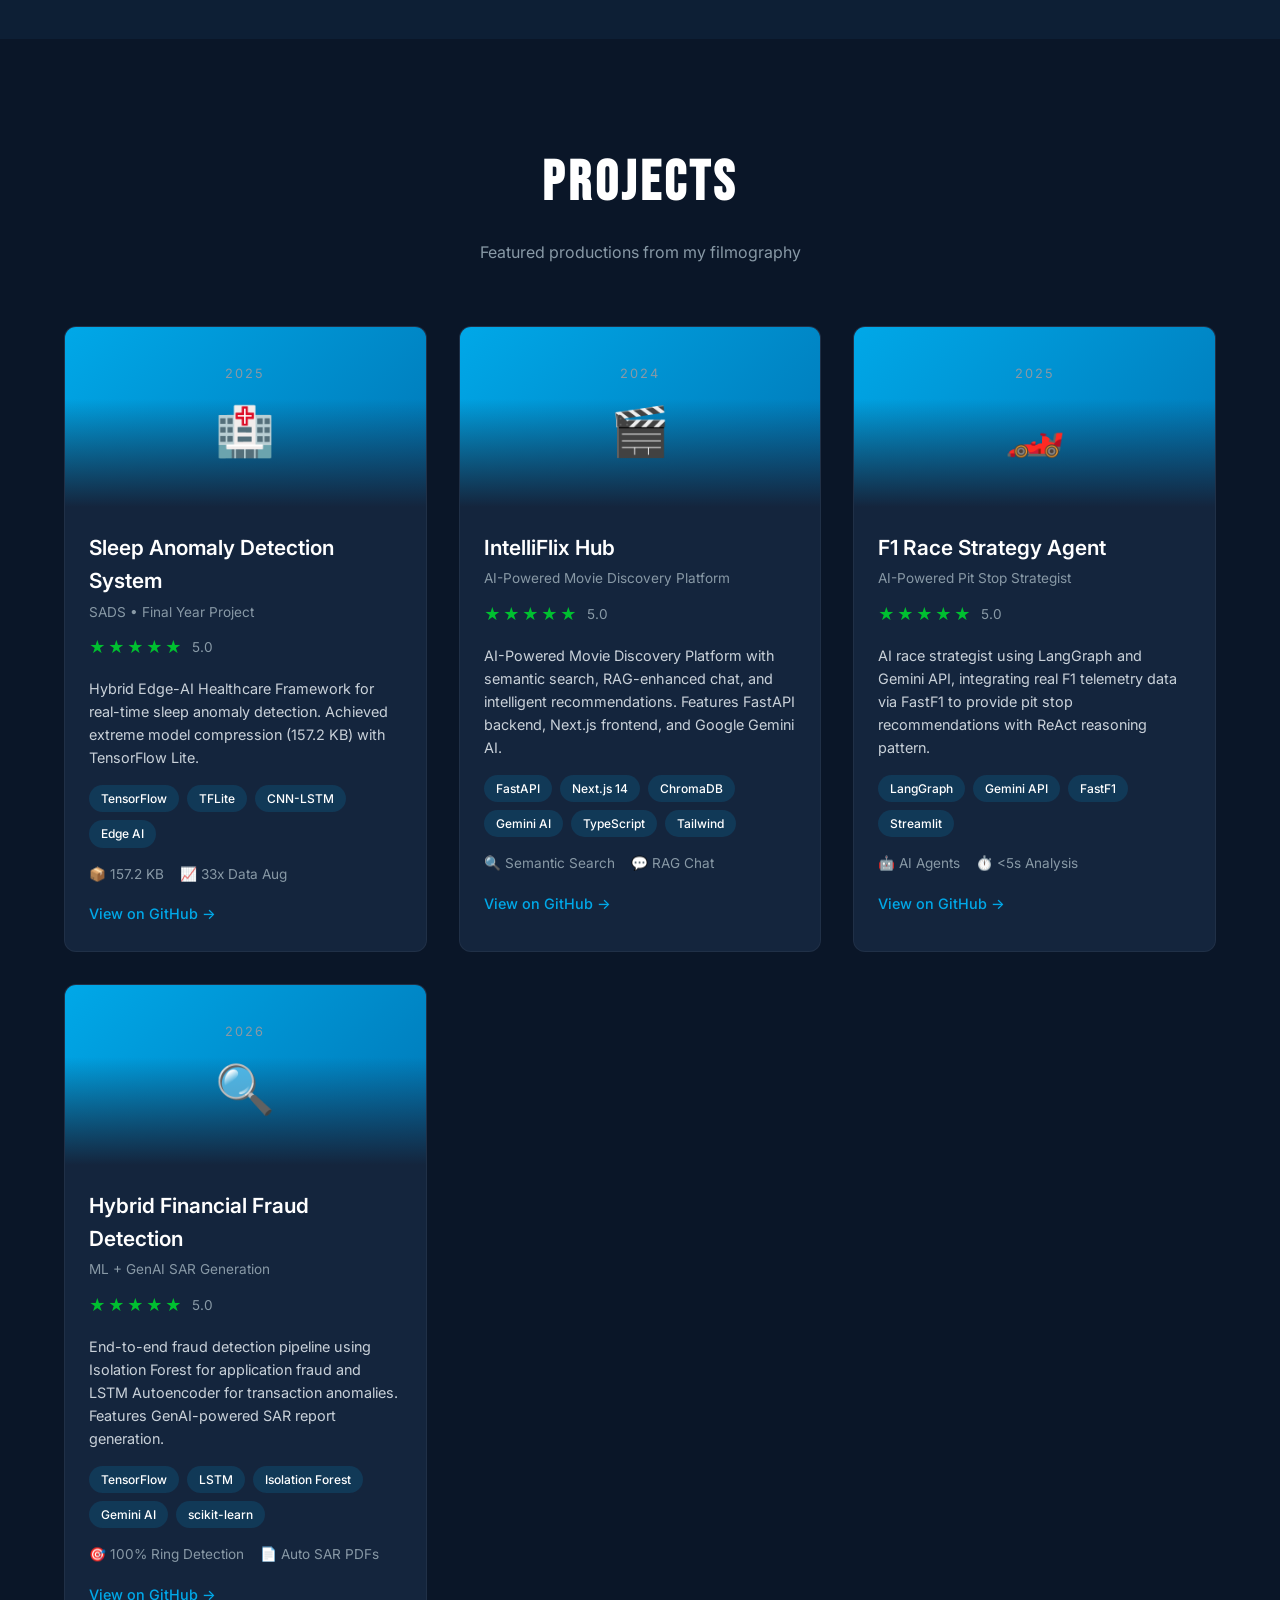
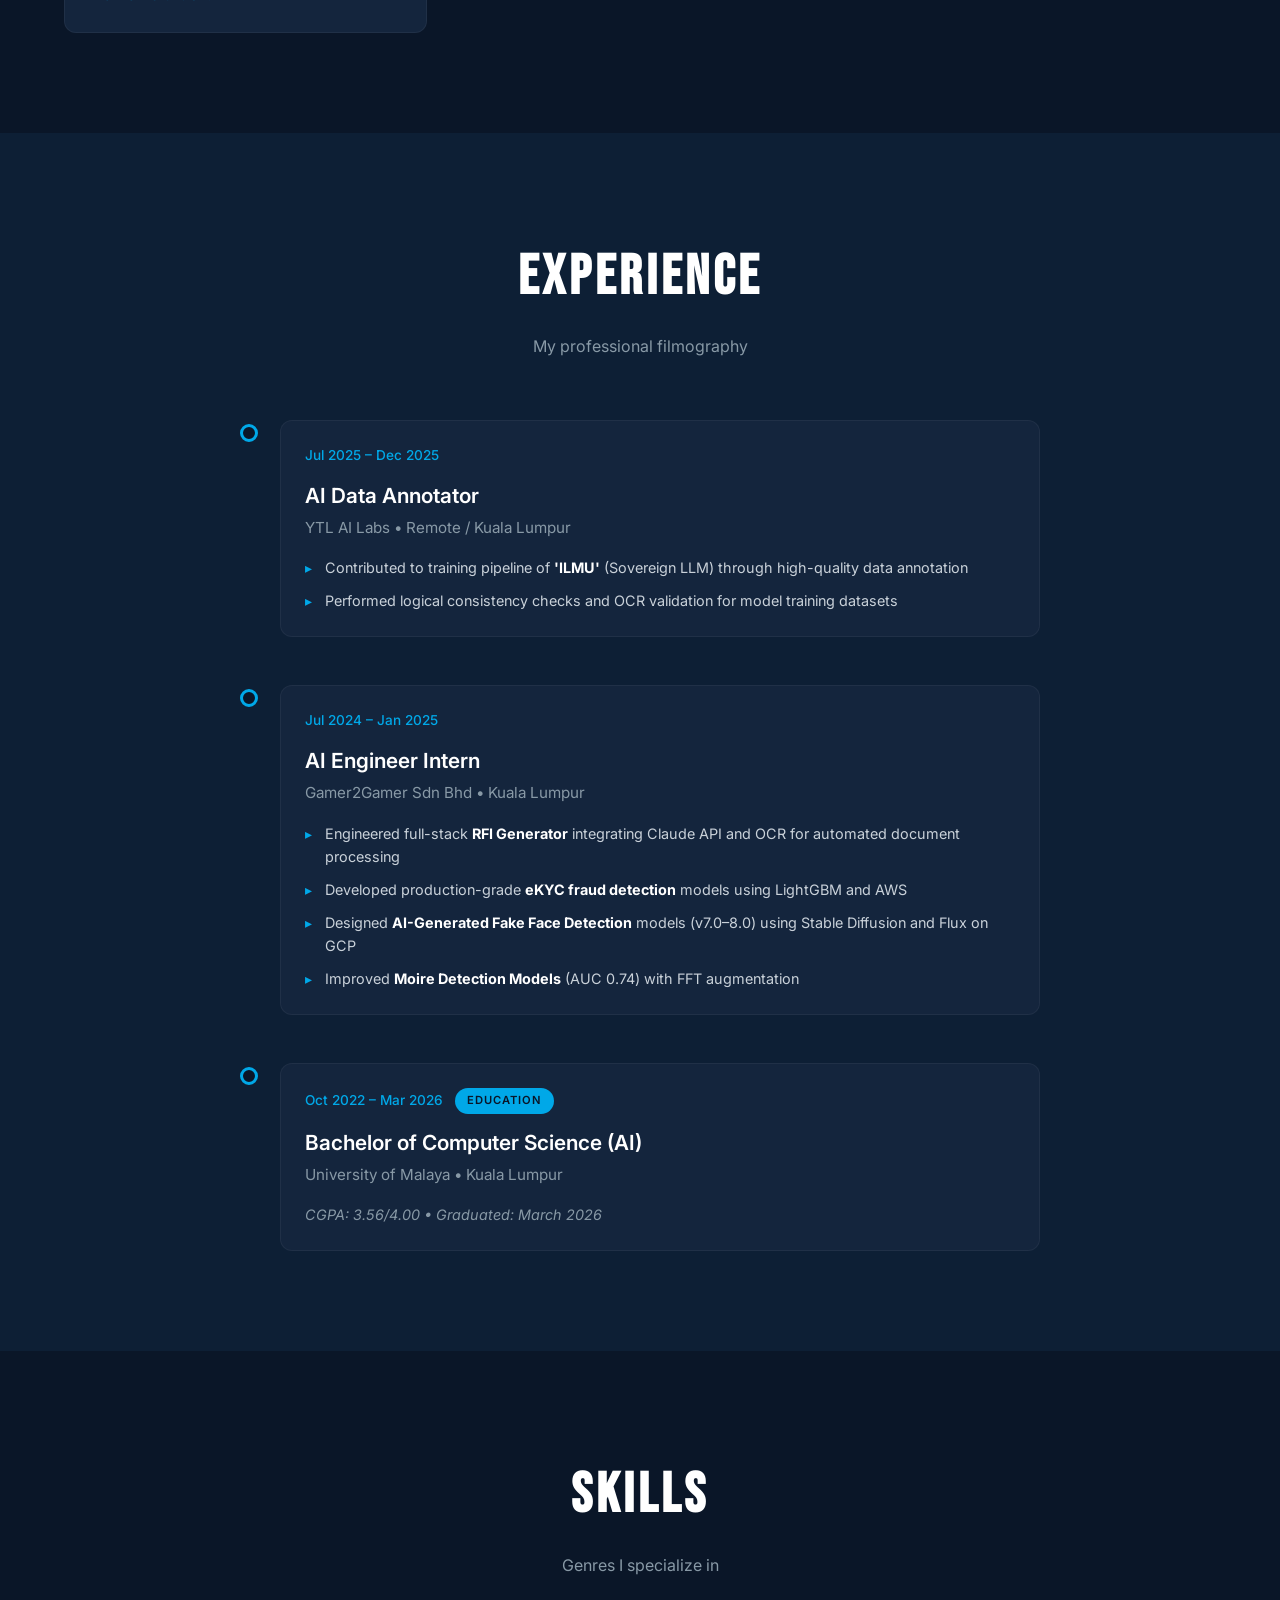
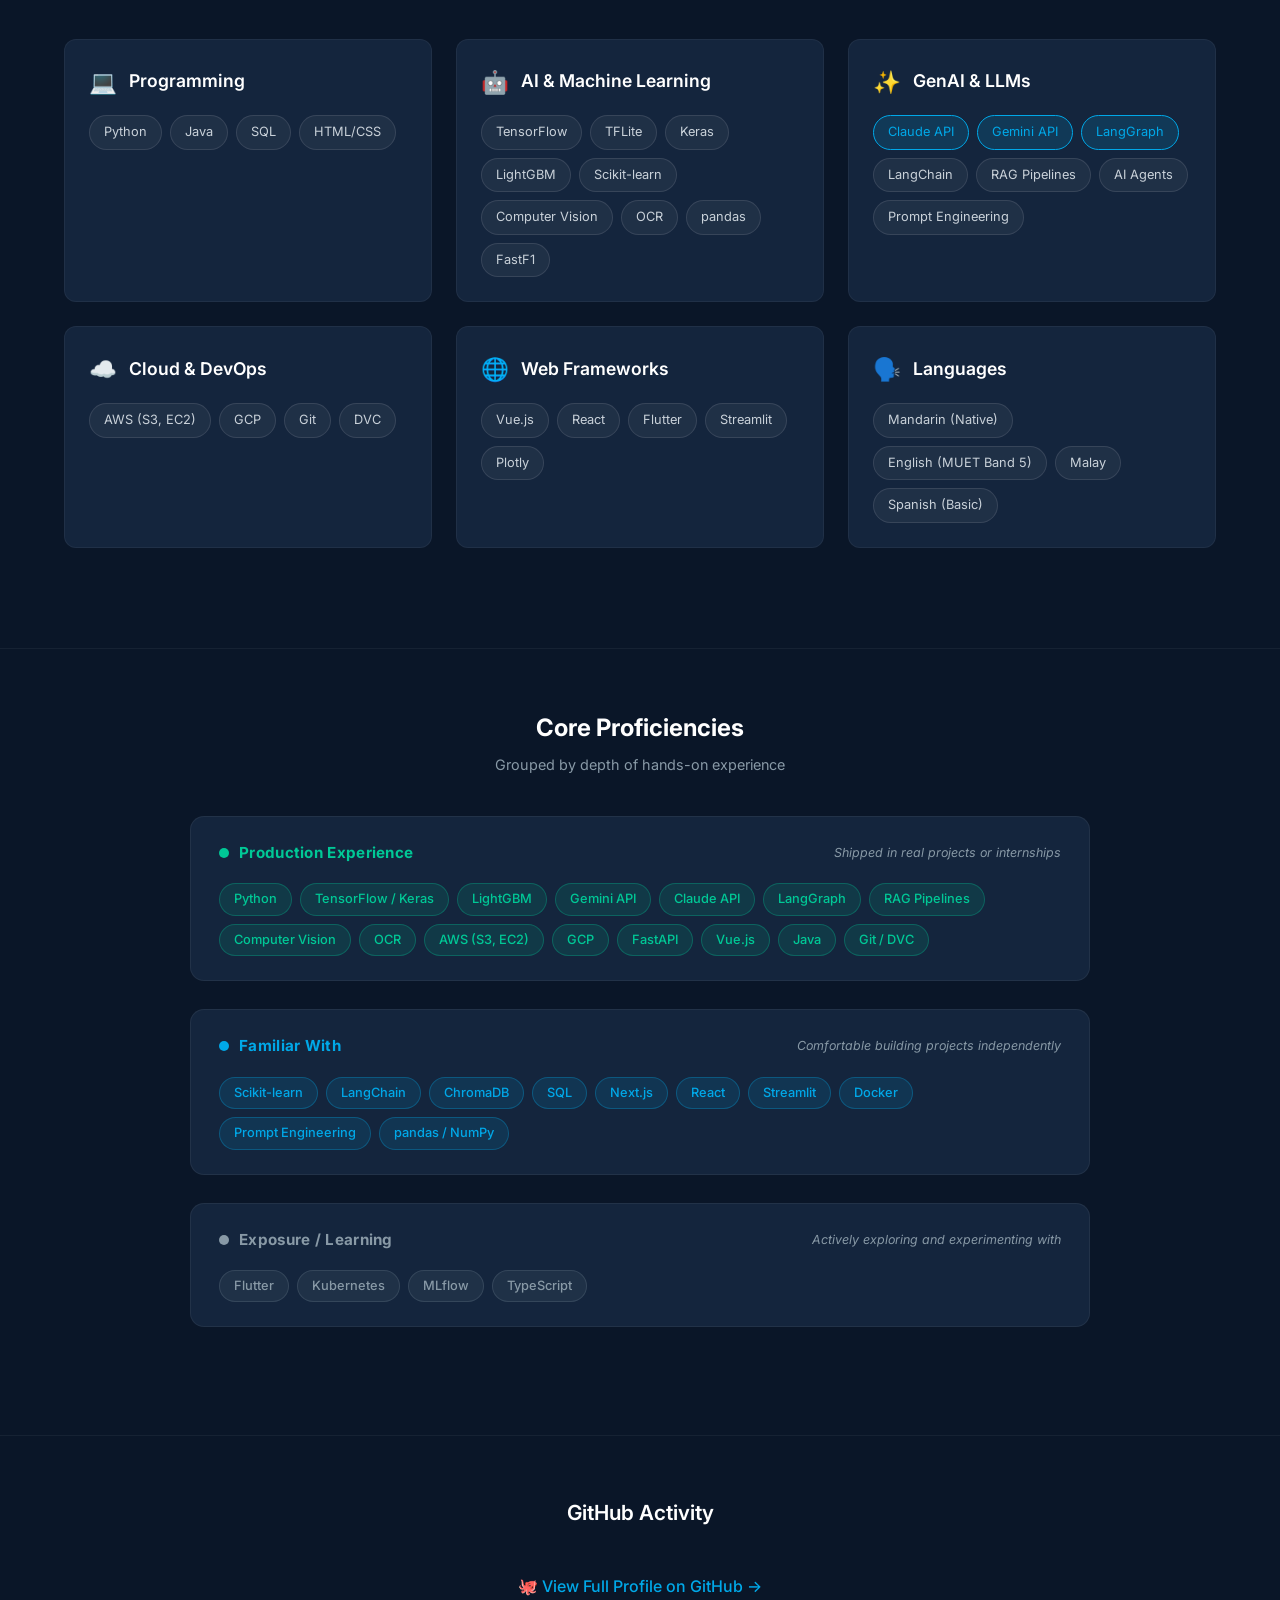
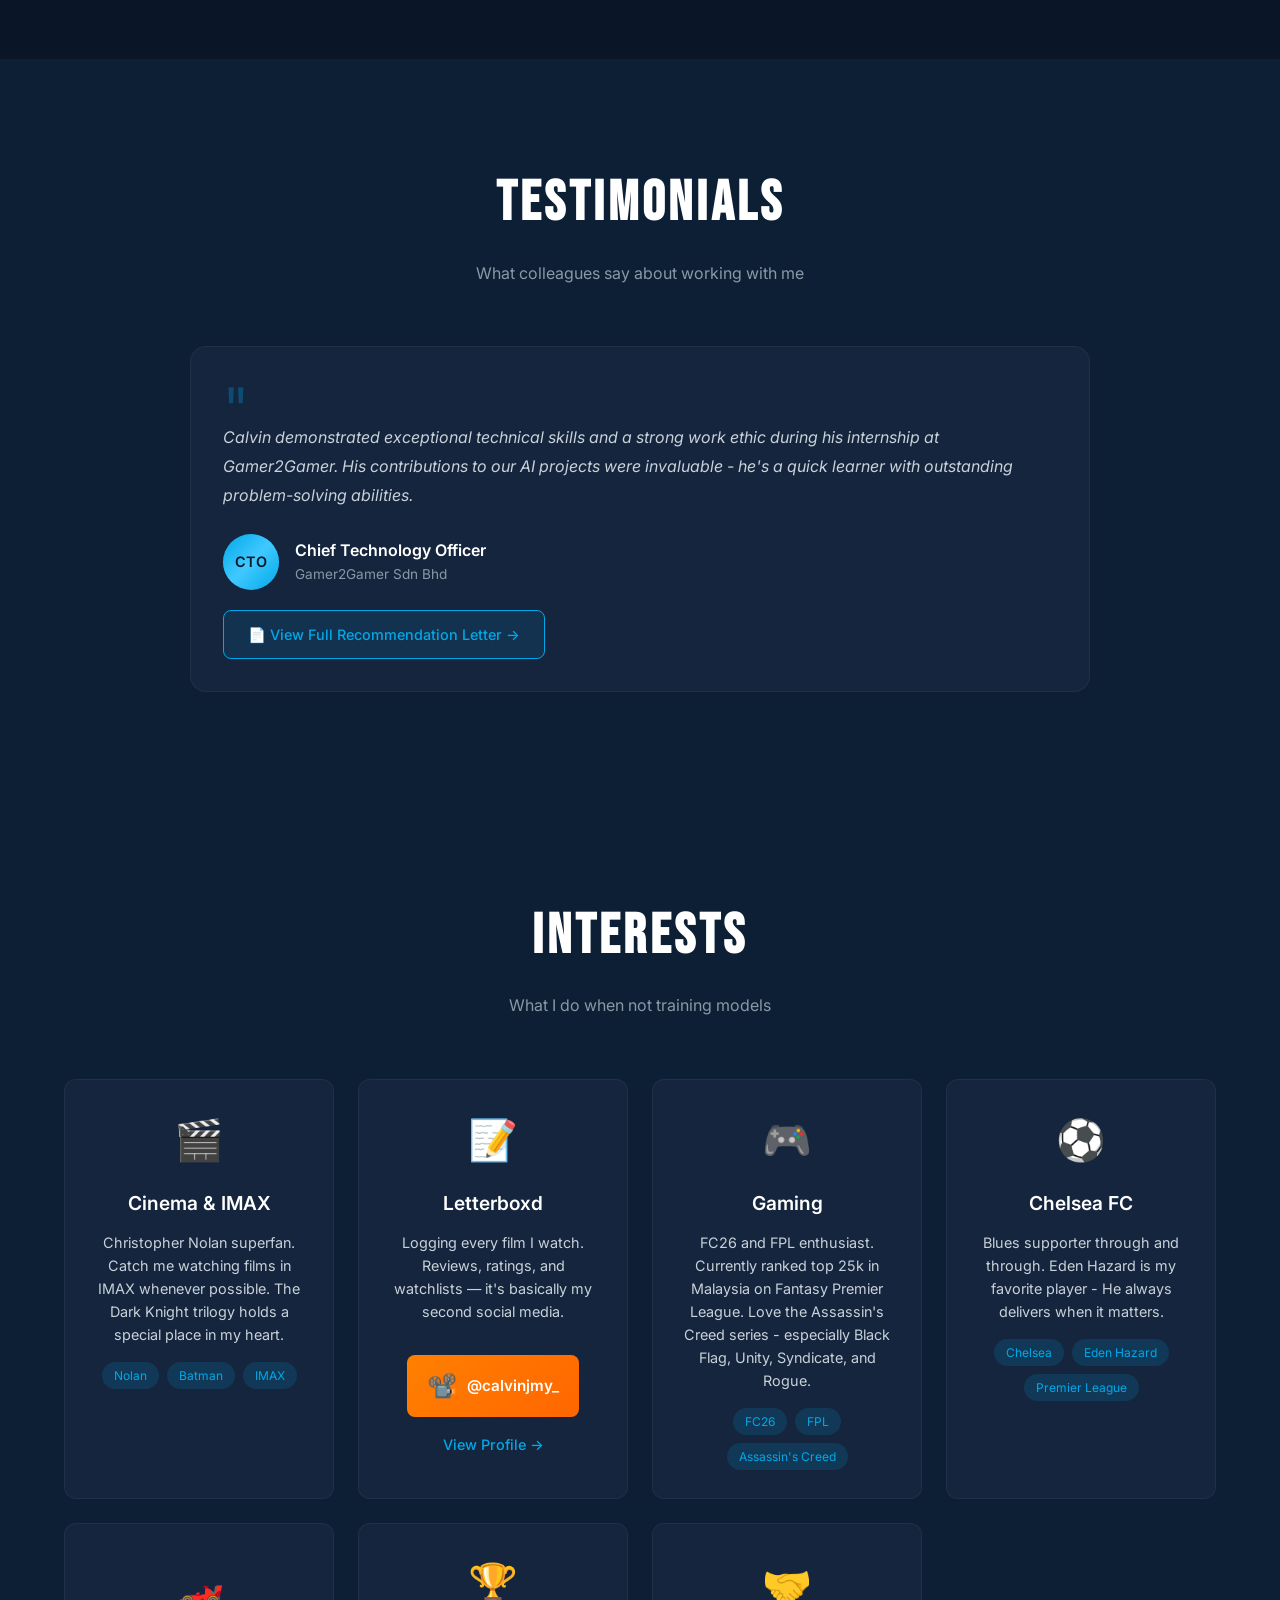
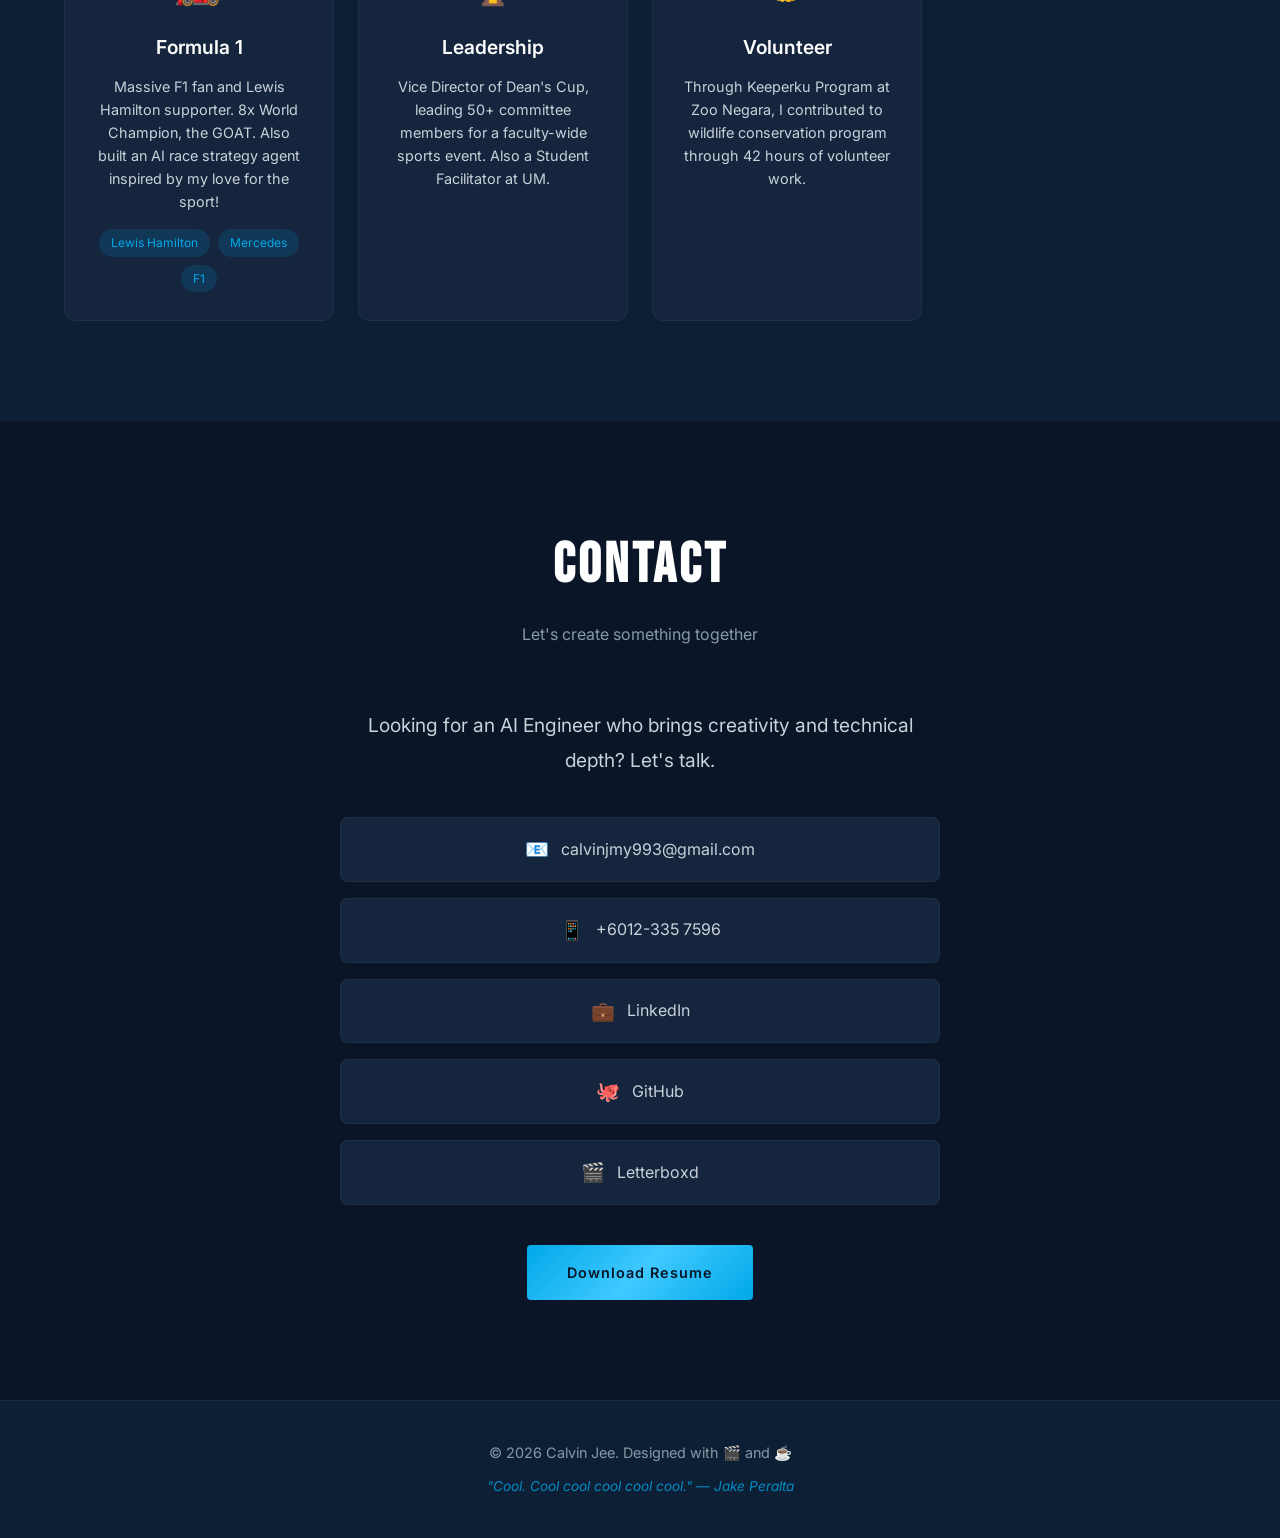
==== commit 952bbf5f: "update skills group and minor details" ====
--- a/index.html
+++ b/index.html
@@ -433,83 +433,76 @@
     </section>
 
 
-    <!-- Animated Skill Bars -->
-    <section class="skill-bars-section" style="background: var(--bg-primary); padding: 60px 0;">
-        <div class="container">
-            <h3 class="skill-bars-title">Core Proficiencies</h3>
-            <div class="skill-bars">
-                <div class="skill-bar-item">
-                    <div class="skill-bar-header">
-                        <span class="skill-bar-name">Python</span>
-                        <span class="skill-bar-percent">90%</span>
-                    </div>
-                    <div class="skill-bar-track">
-                        <div class="skill-bar-fill" data-width="90"></div>
-                    </div>
-                </div>
-                <div class="skill-bar-item">
-                    <div class="skill-bar-header">
-                        <span class="skill-bar-name">Machine Learning / Deep Learning</span>
-                        <span class="skill-bar-percent">85%</span>
-                    </div>
-                    <div class="skill-bar-track">
-                        <div class="skill-bar-fill" data-width="85"></div>
-                    </div>
-                </div>
-                <div class="skill-bar-item">
-                    <div class="skill-bar-header">
-                        <span class="skill-bar-name">LLM Integration &amp; Prompt Engineering</span>
-                        <span class="skill-bar-percent">85%</span>
-                    </div>
-                    <div class="skill-bar-track">
-                        <div class="skill-bar-fill" data-width="85"></div>
-                    </div>
-                </div>
-                <div class="skill-bar-item">
-                    <div class="skill-bar-header">
-                        <span class="skill-bar-name">Computer Vision</span>
-                        <span class="skill-bar-percent">80%</span>
-                    </div>
-                    <div class="skill-bar-track">
-                        <div class="skill-bar-fill" data-width="80"></div>
-                    </div>
-                </div>
-                <div class="skill-bar-item">
-                    <div class="skill-bar-header">
-                        <span class="skill-bar-name">Cloud (AWS/GCP)</span>
-                        <span class="skill-bar-percent">75%</span>
-                    </div>
-                    <div class="skill-bar-track">
-                        <div class="skill-bar-fill" data-width="75"></div>
-                    </div>
-                </div>
-                <div class="skill-bar-item">
-                    <div class="skill-bar-header">
-                        <span class="skill-bar-name">TensorFlow / Keras</span>
-                        <span class="skill-bar-percent">80%</span>
-                    </div>
-                    <div class="skill-bar-track">
-                        <div class="skill-bar-fill" data-width="80"></div>
-                    </div>
-                </div>
-                <div class="skill-bar-item">
-                    <div class="skill-bar-header">
-                        <span class="skill-bar-name">SQL &amp; Databases</span>
-                        <span class="skill-bar-percent">75%</span>
-                    </div>
-                    <div class="skill-bar-track">
-                        <div class="skill-bar-fill" data-width="75"></div>
-                    </div>
-                </div>
-                <div class="skill-bar-item">
-                    <div class="skill-bar-header">
-                        <span class="skill-bar-name">Vue.js / React</span>
-                        <span class="skill-bar-percent">70%</span>
-                    </div>
-                    <div class="skill-bar-track">
-                        <div class="skill-bar-fill" data-width="70"></div>
-                    </div>
-                </div>
+    <!-- Proficiency Tiers -->
+    <section class="proficiency-section" style="background: var(--bg-primary); padding: 60px 0;">
+        <div class="container">
+            <h3 class="proficiency-title">Core Proficiencies</h3>
+            <p class="proficiency-subtitle">Grouped by depth of hands-on experience</p>
+
+            <div class="proficiency-tiers">
+
+                <!-- Tier 1: Production -->
+                <div class="proficiency-tier">
+                    <div class="tier-header tier-production">
+                        <span class="tier-dot"></span>
+                        <span class="tier-label">Production Experience</span>
+                        <span class="tier-desc">Shipped in real projects or internships</span>
+                    </div>
+                    <div class="tier-chips">
+                        <span class="tier-chip chip-production">Python</span>
+                        <span class="tier-chip chip-production">TensorFlow / Keras</span>
+                        <span class="tier-chip chip-production">LightGBM</span>
+                        <span class="tier-chip chip-production">Gemini API</span>
+                        <span class="tier-chip chip-production">Claude API</span>
+                        <span class="tier-chip chip-production">LangGraph</span>
+                        <span class="tier-chip chip-production">RAG Pipelines</span>
+                        <span class="tier-chip chip-production">Computer Vision</span>
+                        <span class="tier-chip chip-production">OCR</span>
+                        <span class="tier-chip chip-production">AWS (S3, EC2)</span>
+                        <span class="tier-chip chip-production">GCP</span>
+                        <span class="tier-chip chip-production">FastAPI</span>
+                        <span class="tier-chip chip-production">Vue.js</span>
+                        <span class="tier-chip chip-production">Java</span>
+                        <span class="tier-chip chip-production">Git / DVC</span>
+                    </div>
+                </div>
+
+                <!-- Tier 2: Familiar -->
+                <div class="proficiency-tier">
+                    <div class="tier-header tier-familiar">
+                        <span class="tier-dot"></span>
+                        <span class="tier-label">Familiar With</span>
+                        <span class="tier-desc">Comfortable building projects independently</span>
+                    </div>
+                    <div class="tier-chips">
+                        <span class="tier-chip chip-familiar">Scikit-learn</span>
+                        <span class="tier-chip chip-familiar">LangChain</span>
+                        <span class="tier-chip chip-familiar">ChromaDB</span>
+                        <span class="tier-chip chip-familiar">SQL</span>
+                        <span class="tier-chip chip-familiar">Next.js</span>
+                        <span class="tier-chip chip-familiar">React</span>
+                        <span class="tier-chip chip-familiar">Streamlit</span>
+                        <span class="tier-chip chip-familiar">Docker</span>
+                        <span class="tier-chip chip-familiar">Prompt Engineering</span>
+                        <span class="tier-chip chip-familiar">pandas / NumPy</span>
+                    </div>
+                </div>
+
+                <!-- Tier 3: Exposure -->
+                <div class="proficiency-tier">
+                    <div class="tier-header tier-exposure">
+                        <span class="tier-dot"></span>
+                        <span class="tier-label">Exposure / Learning</span>
+                        <span class="tier-desc">Actively exploring and experimenting with</span>
+                    </div>
+                    <div class="tier-chips">
+                        <span class="tier-chip chip-exposure">Flutter</span>
+                        <span class="tier-chip chip-exposure">Kubernetes</span>
+                        <span class="tier-chip chip-exposure">MLflow</span>
+                        <span class="tier-chip chip-exposure">TypeScript</span>
+                    </div>
+                </div>
+
             </div>
         </div>
     </section>
@@ -619,11 +612,11 @@
                 <div class="interest-card">
                     <div class="interest-icon">⚽</div>
                     <h3 class="interest-title">Chelsea FC</h3>
-                    <p class="interest-description">Blues supporter through and through. Cole Palmer is my favorite
-                        player - Cold Palmer delivers when it matters.</p>
+                    <p class="interest-description">Blues supporter through and through. Eden Hazard is my favorite
+                        player - He always delivers when it matters.</p>
                     <div class="interest-tags">
                         <span>Chelsea</span>
-                        <span>Cole Palmer</span>
+                        <span>Eden Hazard</span>
                         <span>Premier League</span>
                     </div>
                 </div>
@@ -698,7 +691,7 @@
                 </div>
 
                 <!-- Resume Download -->
-                <a href="assets/CV-Calvin_Jee_Meng_Yau-Feb-26.pdf" class="btn btn-primary btn-download" download>
+                <a href="assets/CV-Calvin_Jee_Meng_Yau.pdf" class="btn btn-primary btn-download" download>
                     Download Resume
                 </a>
             </div>
@@ -708,7 +701,7 @@
     <!-- Footer -->
     <footer class="footer">
         <div class="container">
-            <p class="footer-text">© 2025 Calvin Jee. Designed with 🎬 and ☕</p>
+            <p class="footer-text">© 2026 Calvin Jee. Designed with 🎬 and ☕</p>
             <p class="footer-quote">"Cool. Cool cool cool cool cool." — Jake Peralta</p>
         </div>
     </footer>
--- a/styles.css
+++ b/styles.css
@@ -1212,69 +1212,135 @@
     }
 }
 /* ===================================
-   Animated Skill Bars
+   Proficiency Tiers
    =================================== */
-.skill-bars-section {
-    margin-top: 48px;
-    padding-top: 48px;
+.proficiency-section {
     border-top: 1px solid rgba(255, 255, 255, 0.05);
 }
 
-.skill-bars-title {
-    font-size: 1.3rem;
-    font-weight: 600;
-    margin-bottom: 24px;
+.proficiency-title {
+    font-size: 1.5rem;
+    font-weight: 700;
+    text-align: center;
     color: var(--text-primary);
+    margin-bottom: 6px;
+}
+
+.proficiency-subtitle {
     text-align: center;
-}
-
-.skill-bars {
-    max-width: 600px;
+    color: var(--text-muted);
+    font-size: 0.9rem;
+    margin-bottom: 40px;
+}
+
+.proficiency-tiers {
+    display: flex;
+    flex-direction: column;
+    gap: 28px;
+    max-width: 900px;
     margin: 0 auto;
-    display: flex;
-    flex-direction: column;
-    gap: 20px;
-}
-
-.skill-bar-item {
-    width: 100%;
-}
-
-.skill-bar-header {
-    display: flex;
-    justify-content: space-between;
-    margin-bottom: 8px;
-}
-
-.skill-bar-name {
-    font-size: 0.9rem;
-    color: var(--text-secondary);
+}
+
+.proficiency-tier {
+    background: var(--bg-card);
+    border-radius: 14px;
+    border: 1px solid rgba(255, 255, 255, 0.06);
+    padding: 24px 28px;
+    transition: border-color var(--transition-normal);
+}
+
+.proficiency-tier:hover {
+    border-color: rgba(255, 255, 255, 0.14);
+}
+
+.tier-header {
+    display: flex;
+    align-items: center;
+    gap: 10px;
+    margin-bottom: 18px;
+    flex-wrap: wrap;
+}
+
+.tier-dot {
+    width: 10px;
+    height: 10px;
+    border-radius: 50%;
+    flex-shrink: 0;
+}
+
+.tier-label {
+    font-size: 0.95rem;
+    font-weight: 700;
+    letter-spacing: 0.3px;
+}
+
+.tier-desc {
+    font-size: 0.78rem;
+    color: var(--text-muted);
+    margin-left: auto;
+    font-style: italic;
+}
+
+/* Tier colour variants */
+.tier-production .tier-dot  { background: #00c896; }
+.tier-production .tier-label { color: #00c896; }
+
+.tier-familiar .tier-dot   { background: var(--accent-primary); }
+.tier-familiar .tier-label  { color: var(--accent-primary); }
+
+.tier-exposure .tier-dot   { background: var(--text-muted); }
+.tier-exposure .tier-label  { color: var(--text-muted); }
+
+/* Chips */
+.tier-chips {
+    display: flex;
+    flex-wrap: wrap;
+    gap: 8px;
+}
+
+.tier-chip {
+    display: inline-block;
+    padding: 5px 14px;
+    border-radius: 20px;
+    font-size: 0.8rem;
     font-weight: 500;
-}
-
-.skill-bar-percent {
-    font-size: 0.85rem;
-    color: var(--accent-primary);
-    font-weight: 600;
-}
-
-.skill-bar-track {
-    height: 8px;
-    background: rgba(255, 255, 255, 0.1);
-    border-radius: 4px;
-    overflow: hidden;
-}
-
-.skill-bar-fill {
-    height: 100%;
-    background: var(--gradient-primary);
-    border-radius: 4px;
-    width: 0;
-    transition: width 1.5s ease-out;
-}
-
-.skill-bar-fill.animated {
-    width: var(--target-width);
+    border: 1px solid transparent;
+    transition: transform var(--transition-fast), box-shadow var(--transition-fast);
+    cursor: default;
+}
+
+.tier-chip:hover {
+    transform: translateY(-2px);
+}
+
+.chip-production {
+    background: rgba(0, 200, 150, 0.12);
+    color: #00c896;
+    border-color: rgba(0, 200, 150, 0.3);
+}
+
+.chip-production:hover {
+    box-shadow: 0 4px 12px rgba(0, 200, 150, 0.2);
+}
+
+.chip-familiar {
+    background: rgba(0, 168, 232, 0.12);
+    color: var(--accent-primary);
+    border-color: rgba(0, 168, 232, 0.3);
+}
+
+.chip-familiar:hover {
+    box-shadow: 0 4px 12px rgba(0, 168, 232, 0.2);
+}
+
+.chip-exposure {
+    background: rgba(136, 153, 166, 0.1);
+    color: var(--text-muted);
+    border-color: rgba(136, 153, 166, 0.2);
+}
+
+.chip-exposure:hover {
+    box-shadow: 0 4px 12px rgba(136, 153, 166, 0.15);
 }
 
 /* ===================================
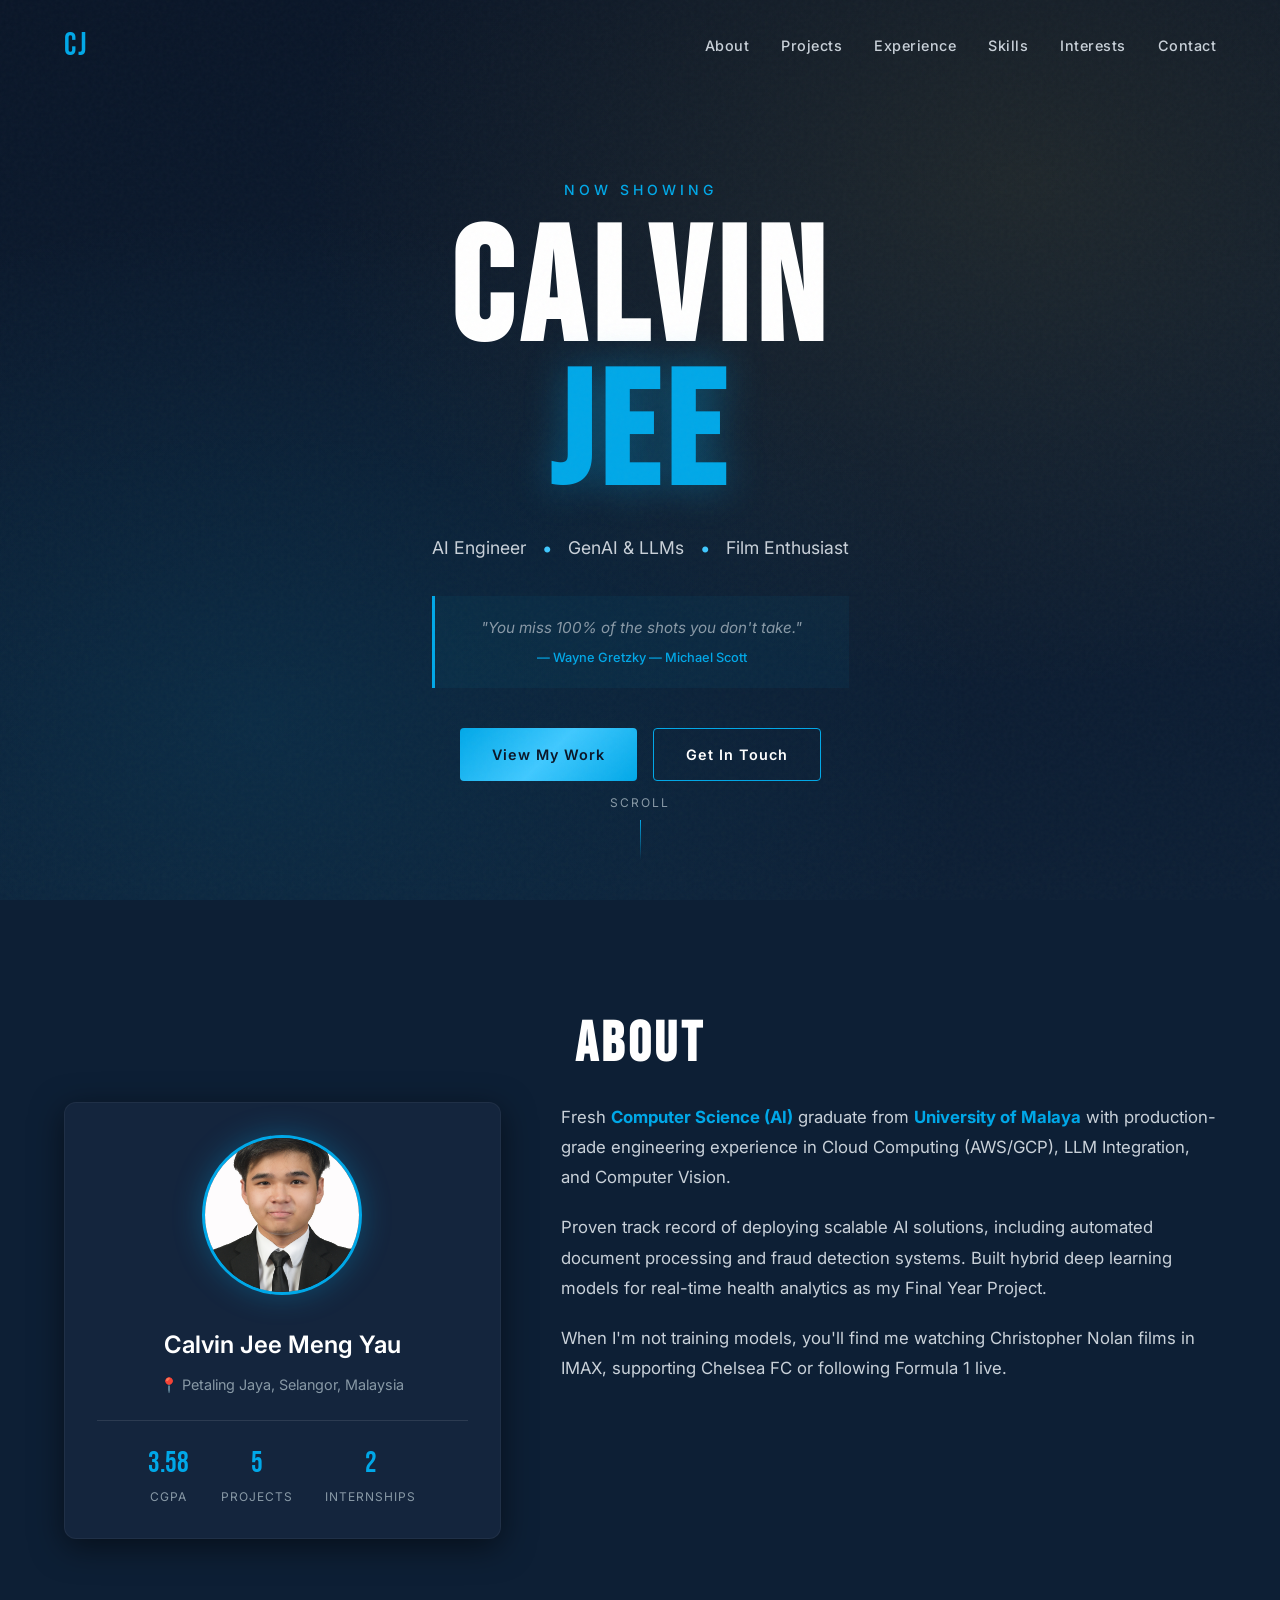
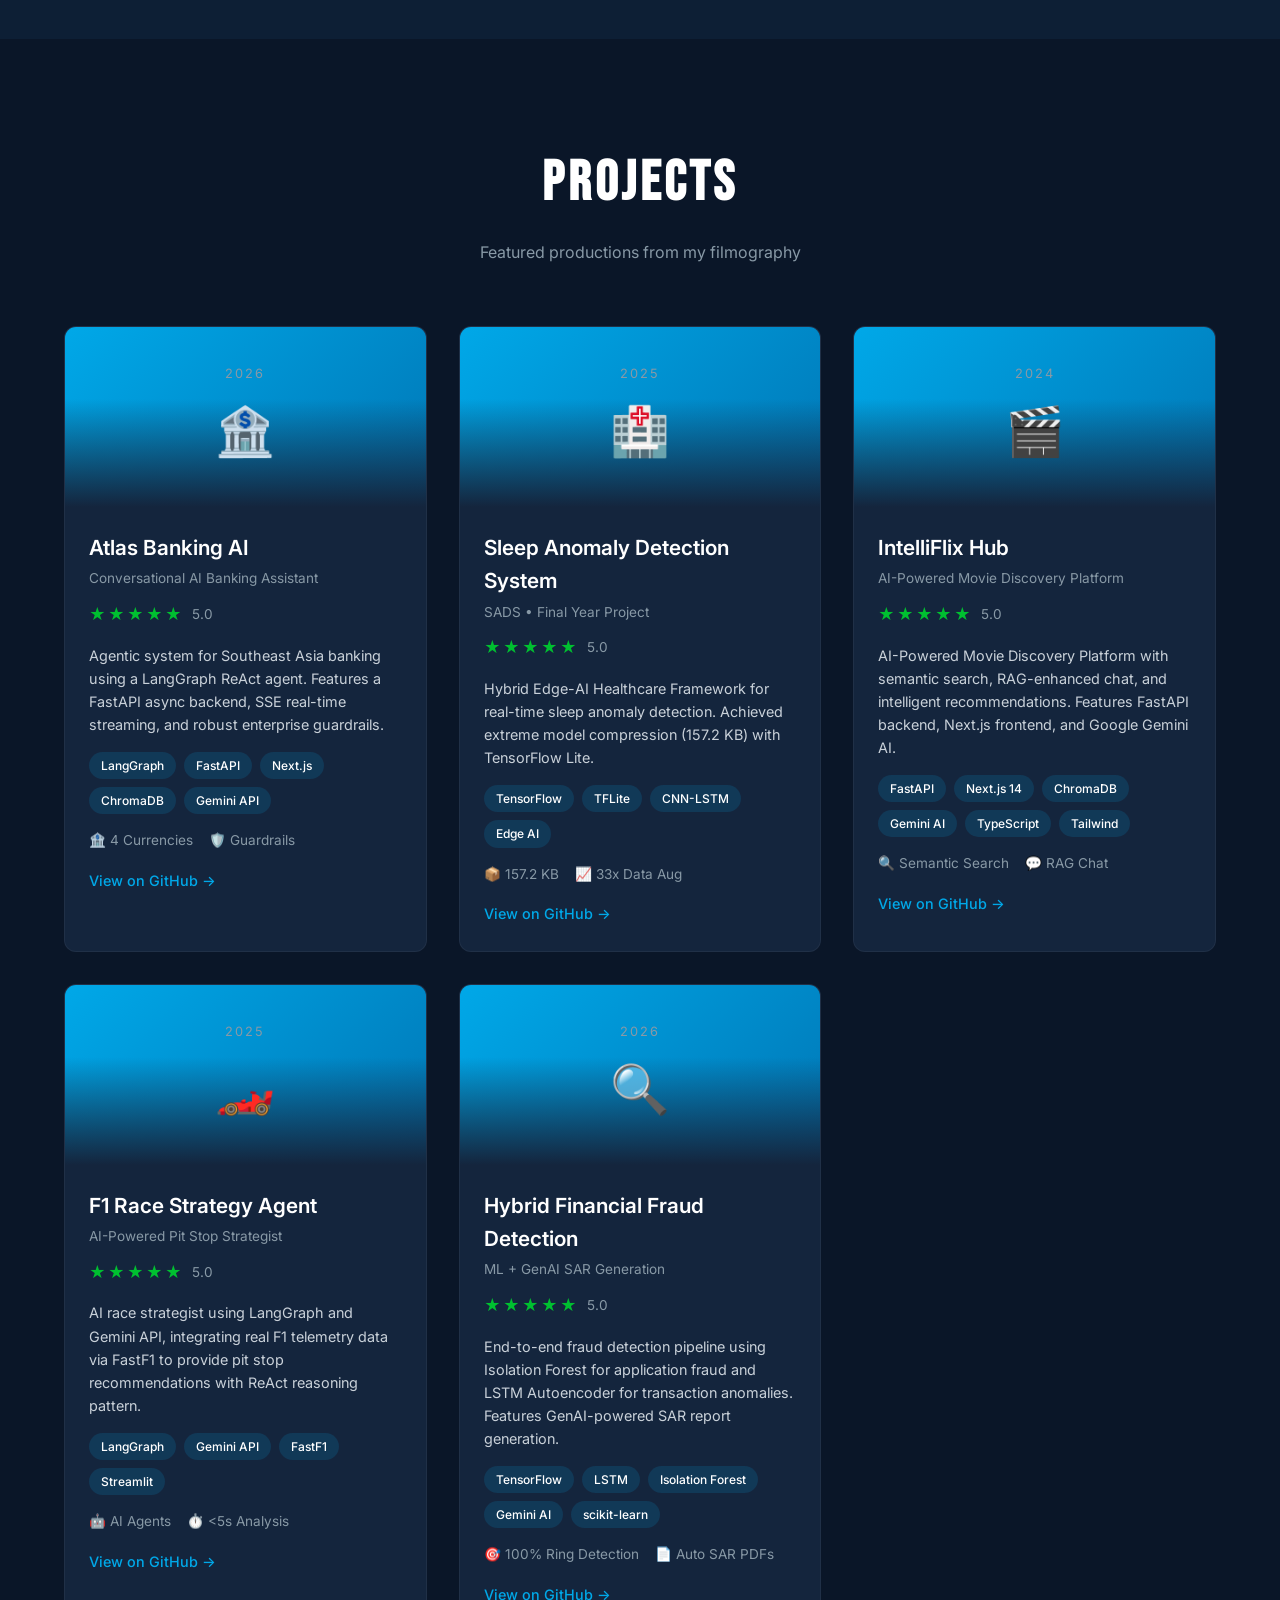
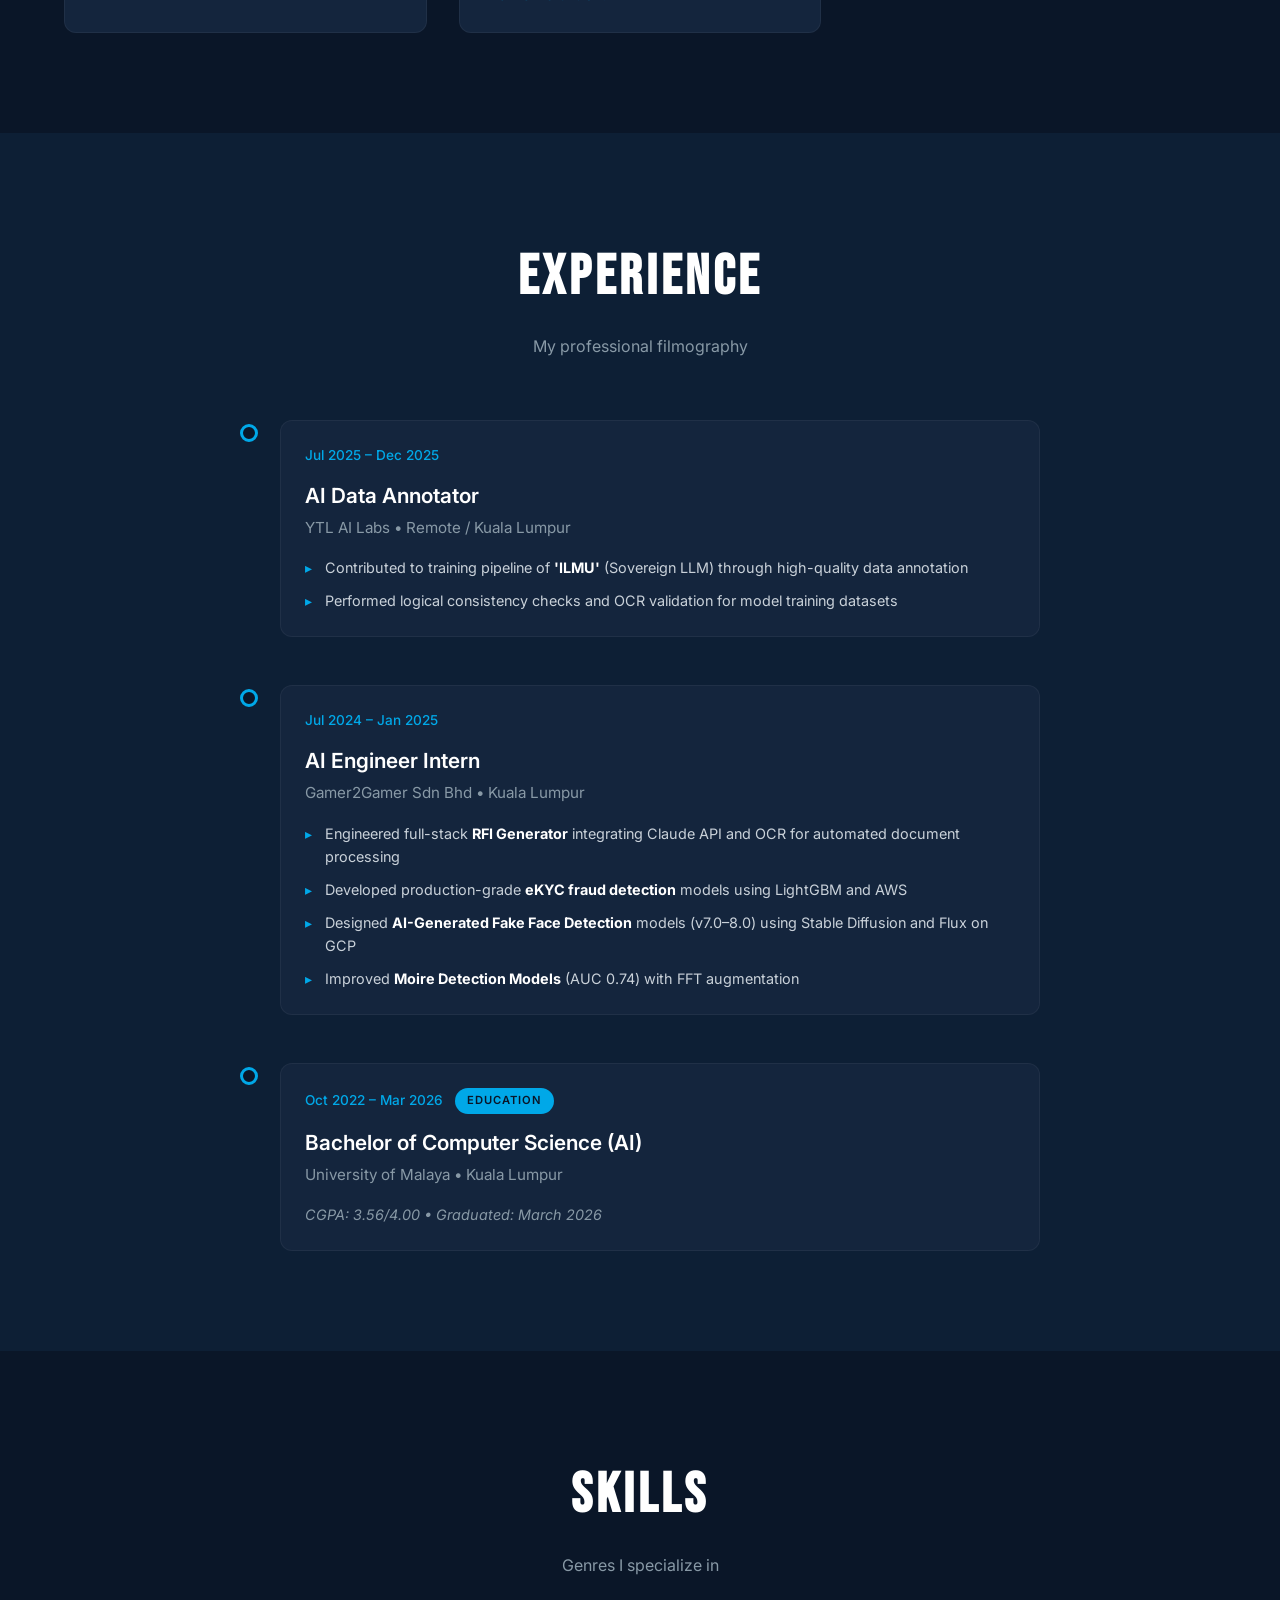
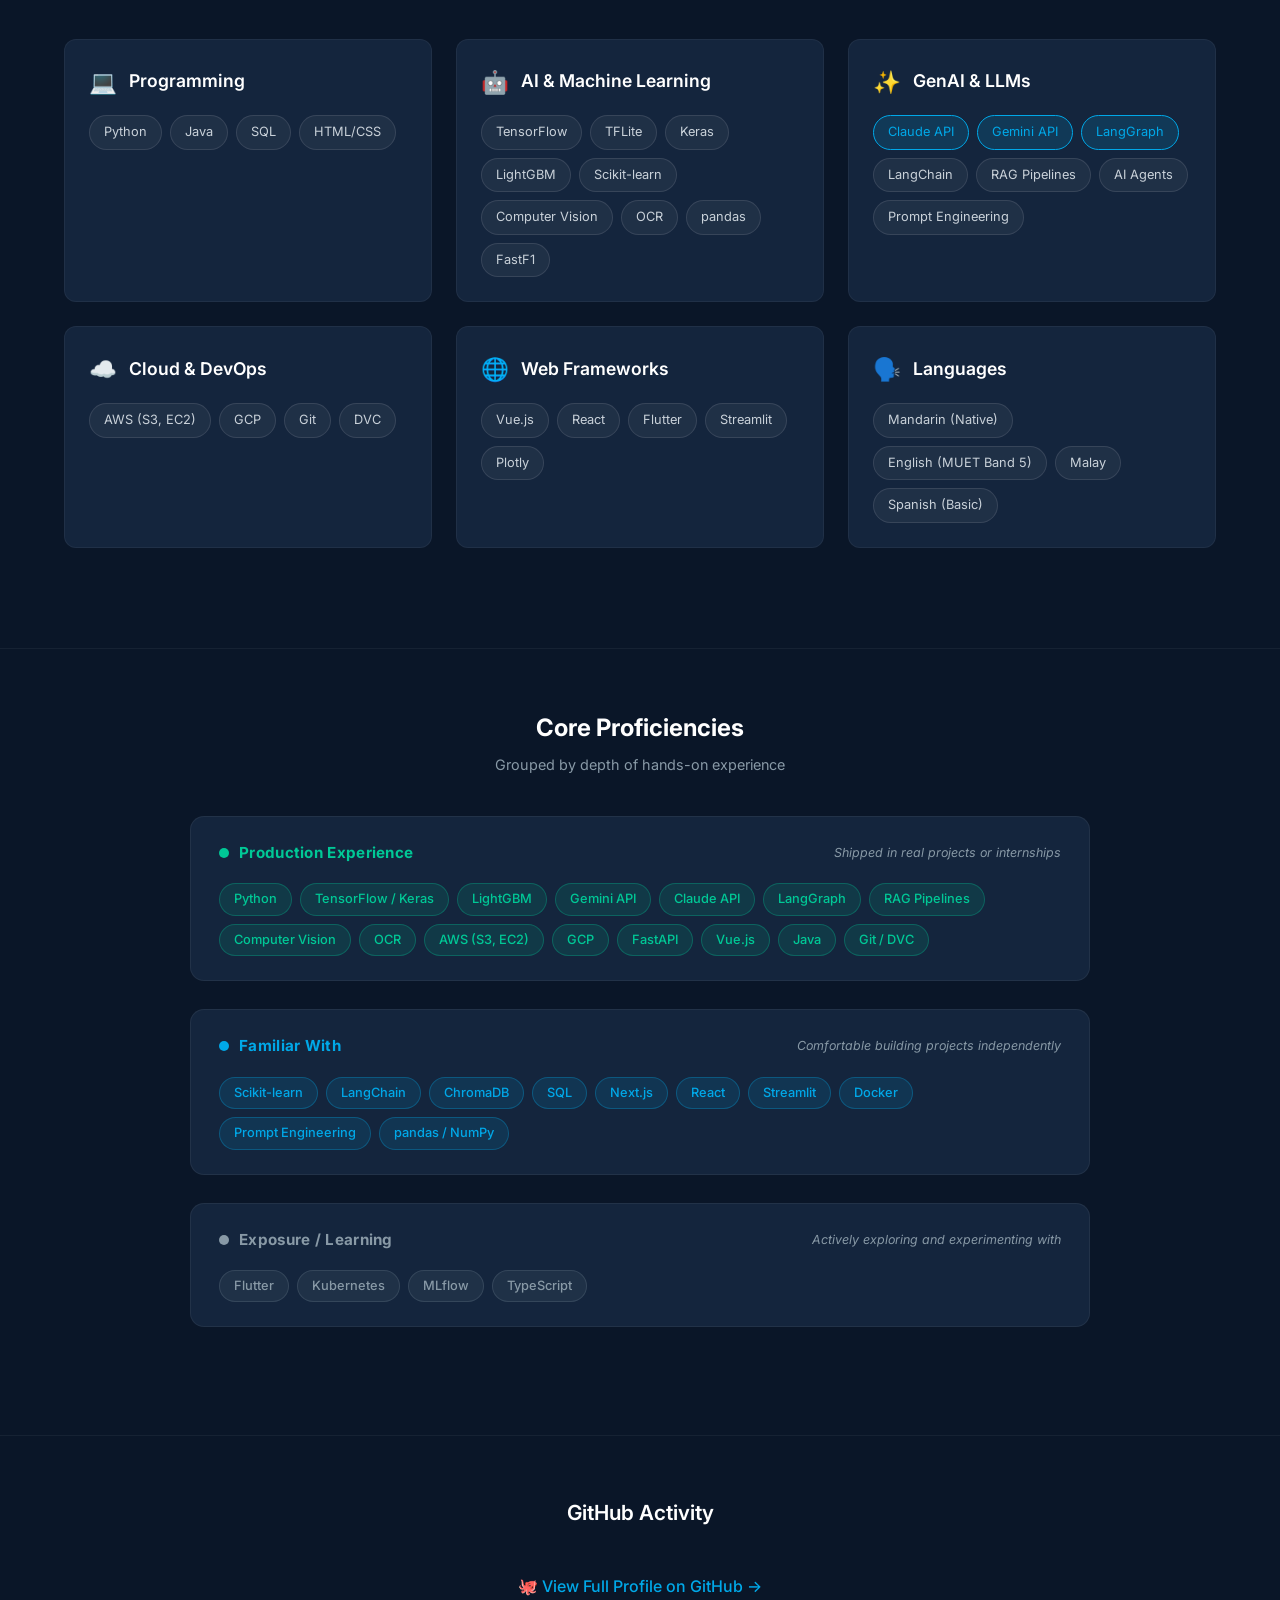
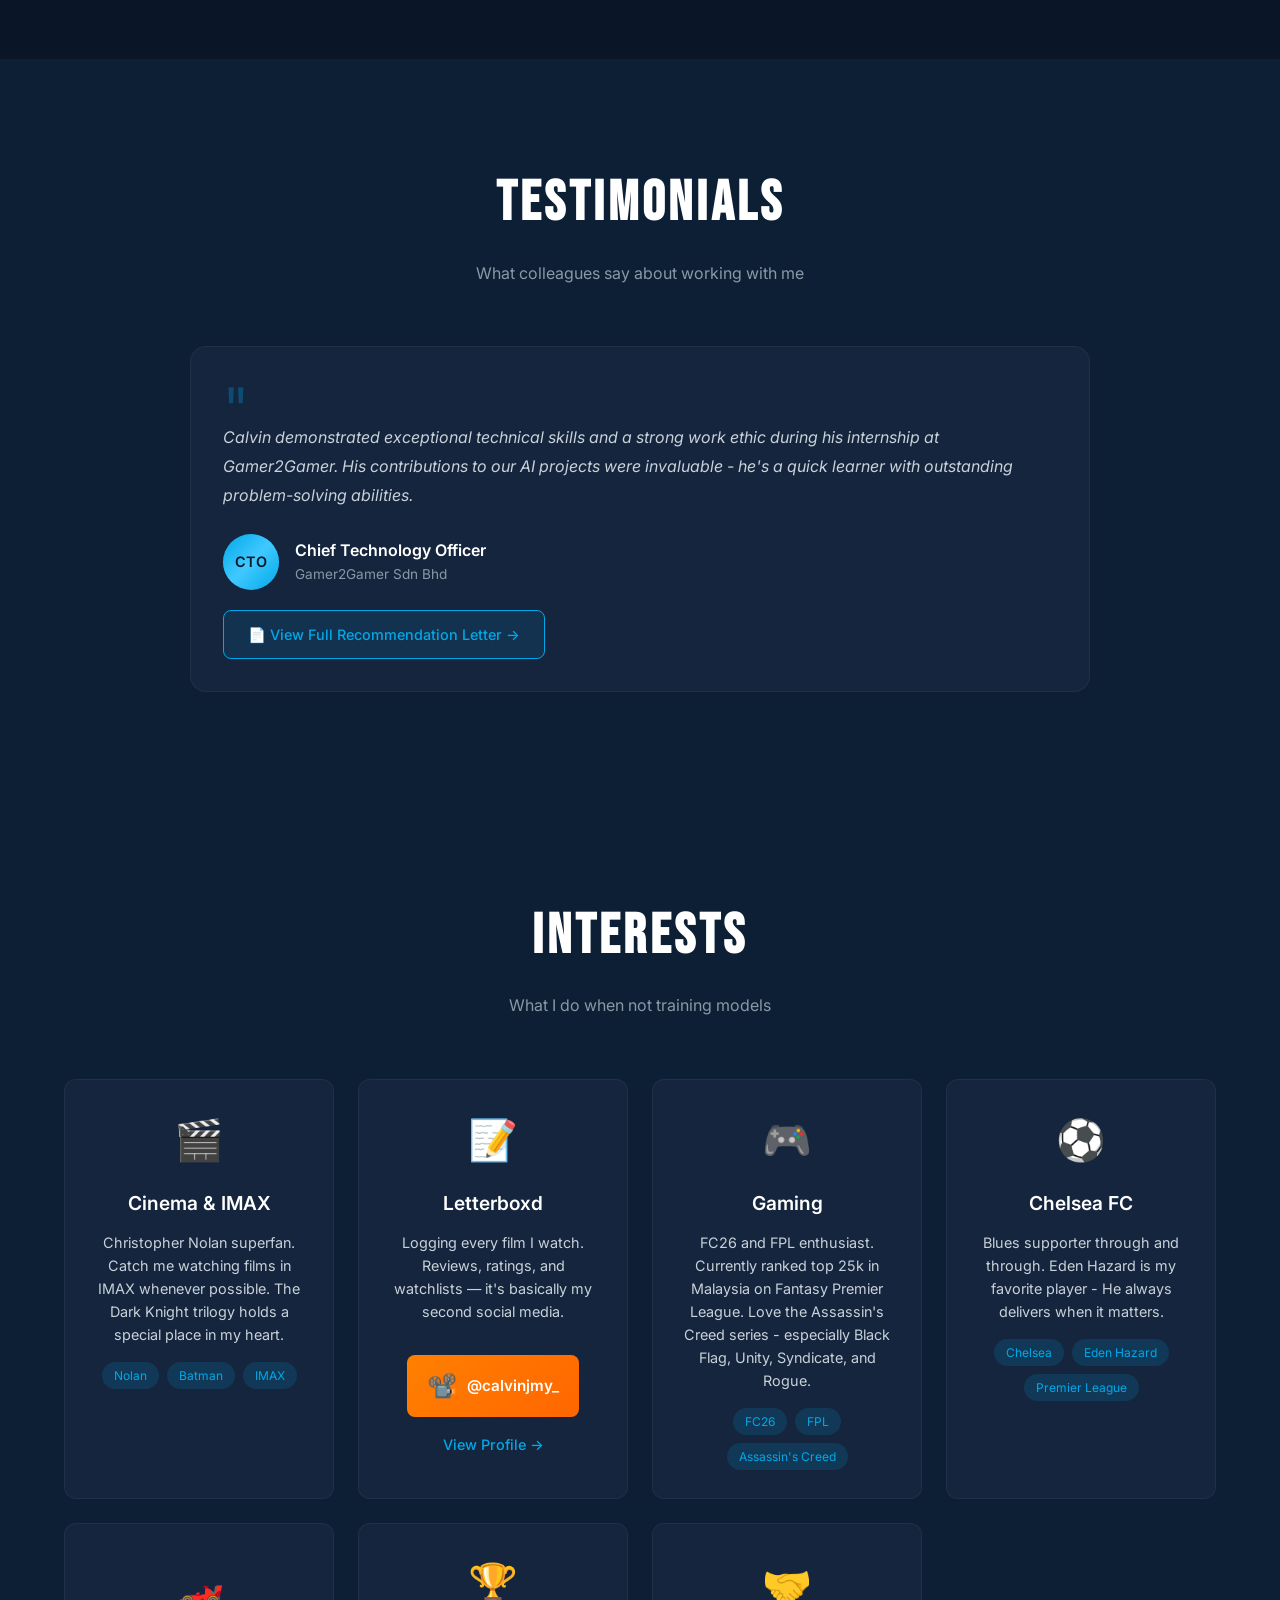
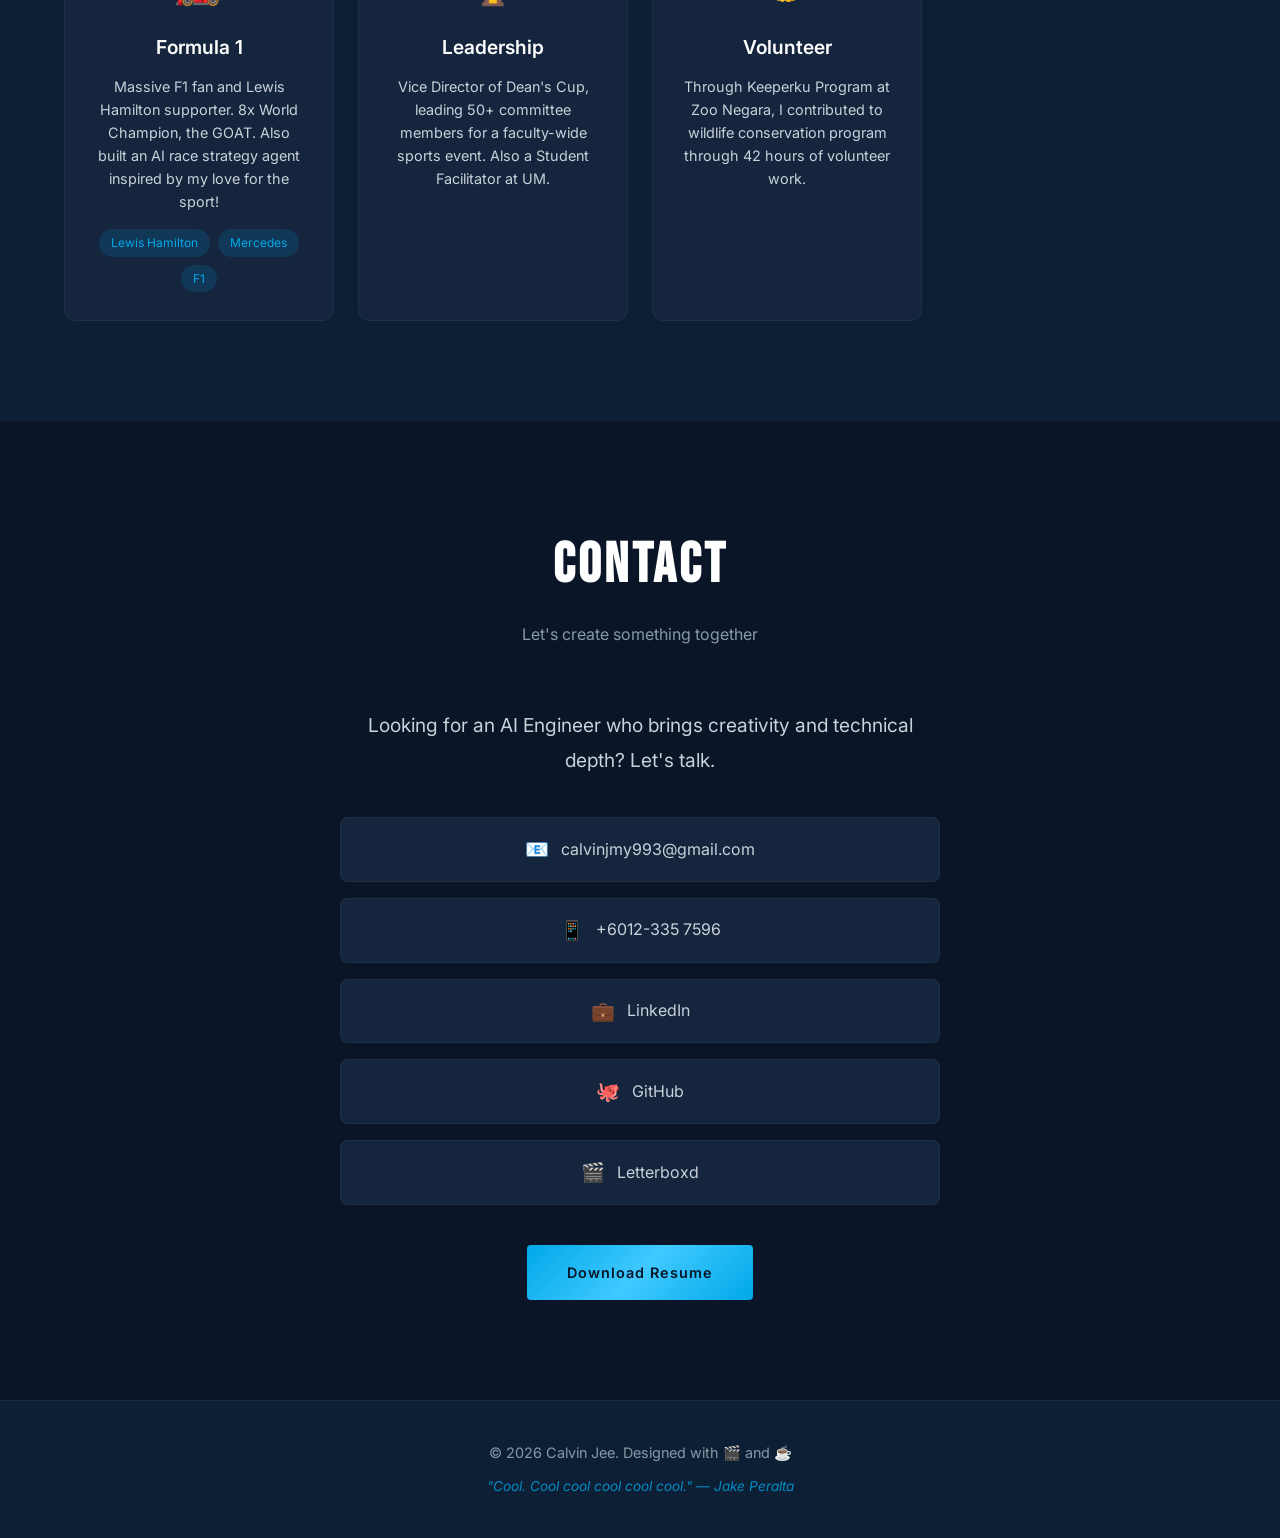
==== commit dbf1ddf4: "Update projects count and add Atlas Banking AI Bump displayed Projects stat from 4 to 5 and add a ne" ====
--- a/index.html
+++ b/index.html
@@ -99,7 +99,7 @@
                                 <span class="stat-label">CGPA</span>
                             </div>
                             <div class="stat">
-                                <span class="stat-value">4</span>
+                                <span class="stat-value">5</span>
                                 <span class="stat-label">Projects</span>
                             </div>
                             <div class="stat">
@@ -131,6 +131,38 @@
             <p class="section-subtitle">Featured productions from my filmography</p>
 
             <div class="projects-grid">
+                <!-- Project: Atlas Banking AI -->
+                <article class="project-card">
+                    <div class="project-poster">
+                        <div class="poster-gradient"></div>
+                        <div class="poster-content">
+                            <span class="project-year">2026</span>
+                            <div class="project-icon">🏦</div>
+                        </div>
+                    </div>
+                    <div class="project-info">
+                        <h3 class="project-title">Atlas Banking AI</h3>
+                        <p class="project-subtitle">Conversational AI Banking Assistant</p>
+                        <div class="project-rating">
+                            <span class="stars">★★★★★</span>
+                            <span class="rating-text">5.0</span>
+                        </div>
+                        <p class="project-description">Agentic system for Southeast Asia banking using a LangGraph ReAct agent. Features a FastAPI async backend, SSE real-time streaming, and robust enterprise guardrails.</p>
+                        <div class="project-tags">
+                            <span class="tag">LangGraph</span>
+                            <span class="tag">FastAPI</span>
+                            <span class="tag">Next.js</span>
+                            <span class="tag">ChromaDB</span>
+                            <span class="tag">Gemini API</span>
+                        </div>
+                        <div class="project-stats">
+                            <span class="stat">🏦 4 Currencies</span>
+                            <span class="stat">🛡️ Guardrails</span>
+                        </div>
+                        <a href="https://github.com/calvinn7/atlas-banking-ai" class="project-link" target="_blank" rel="noopener">View on GitHub →</a>
+                    </div>
+                </article>
+
                 <!-- Project 1: SADS -->
                 <article class="project-card">
                     <div class="project-poster">
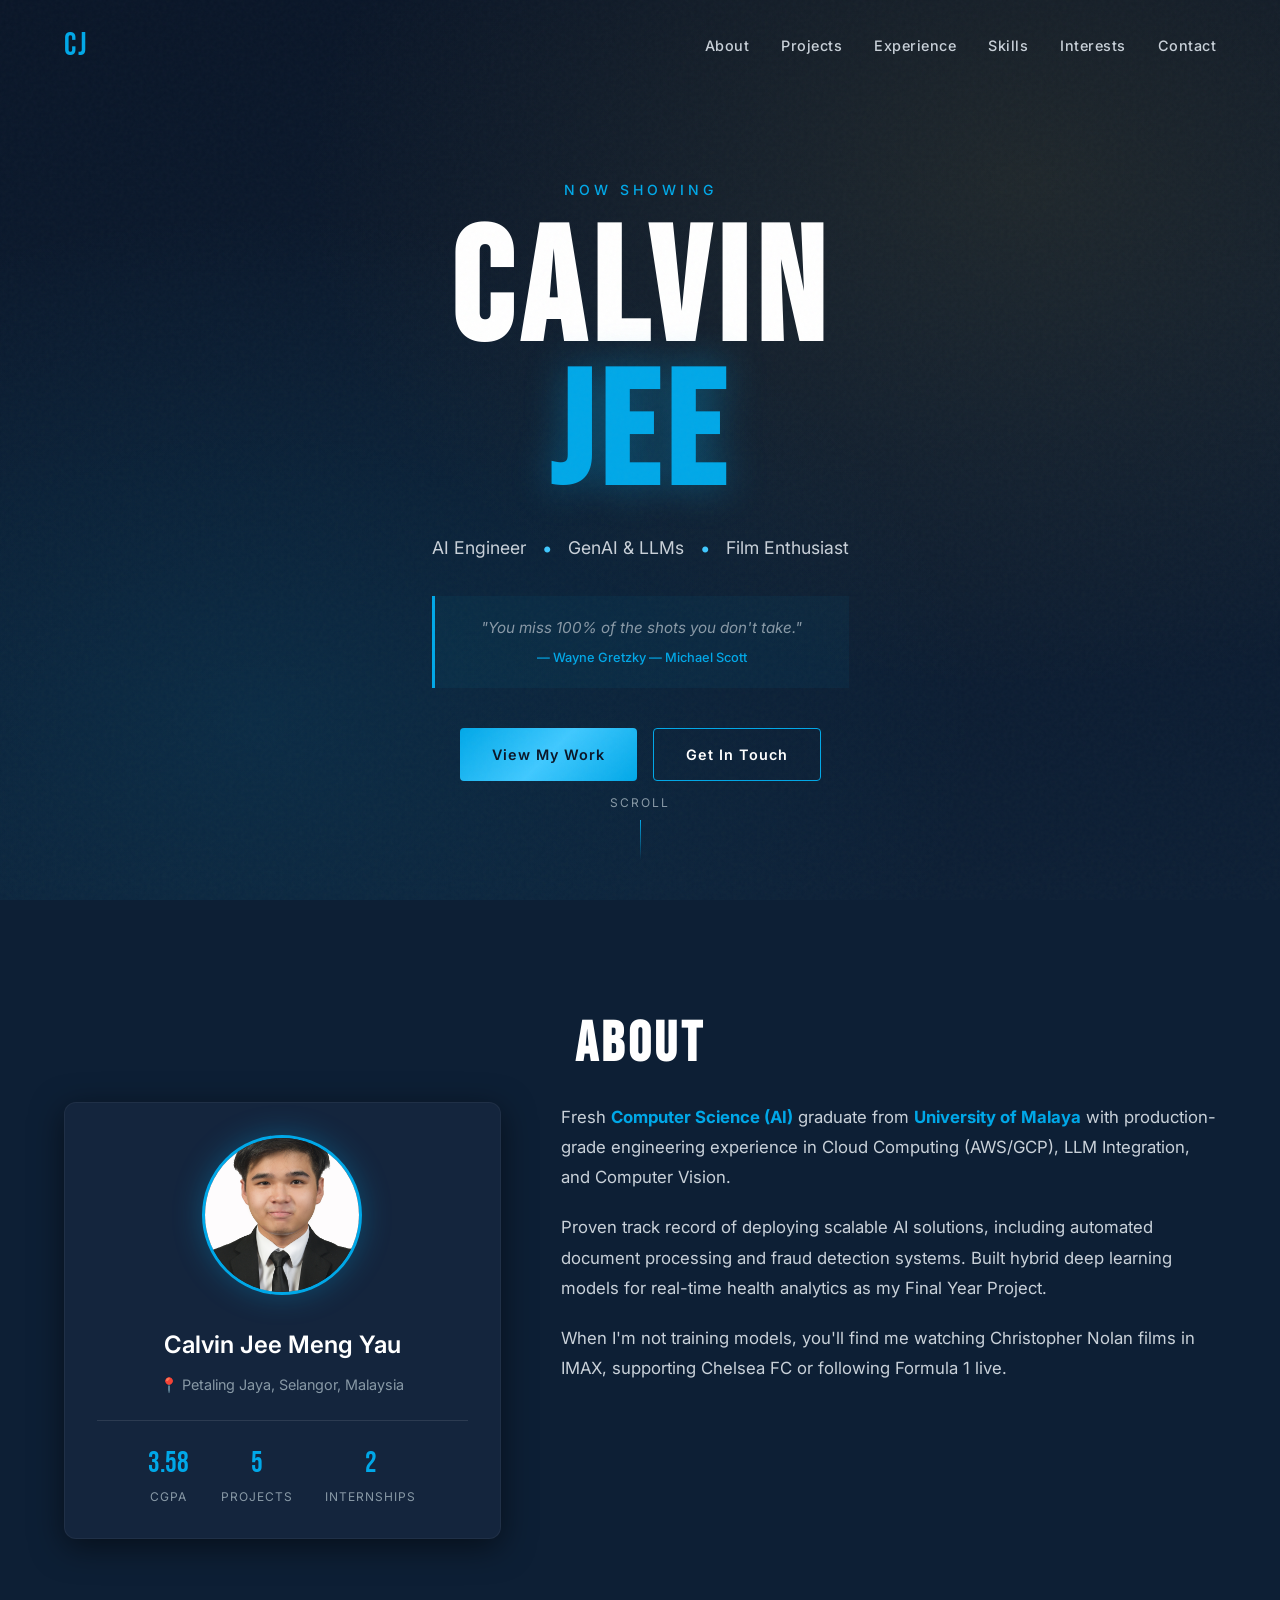
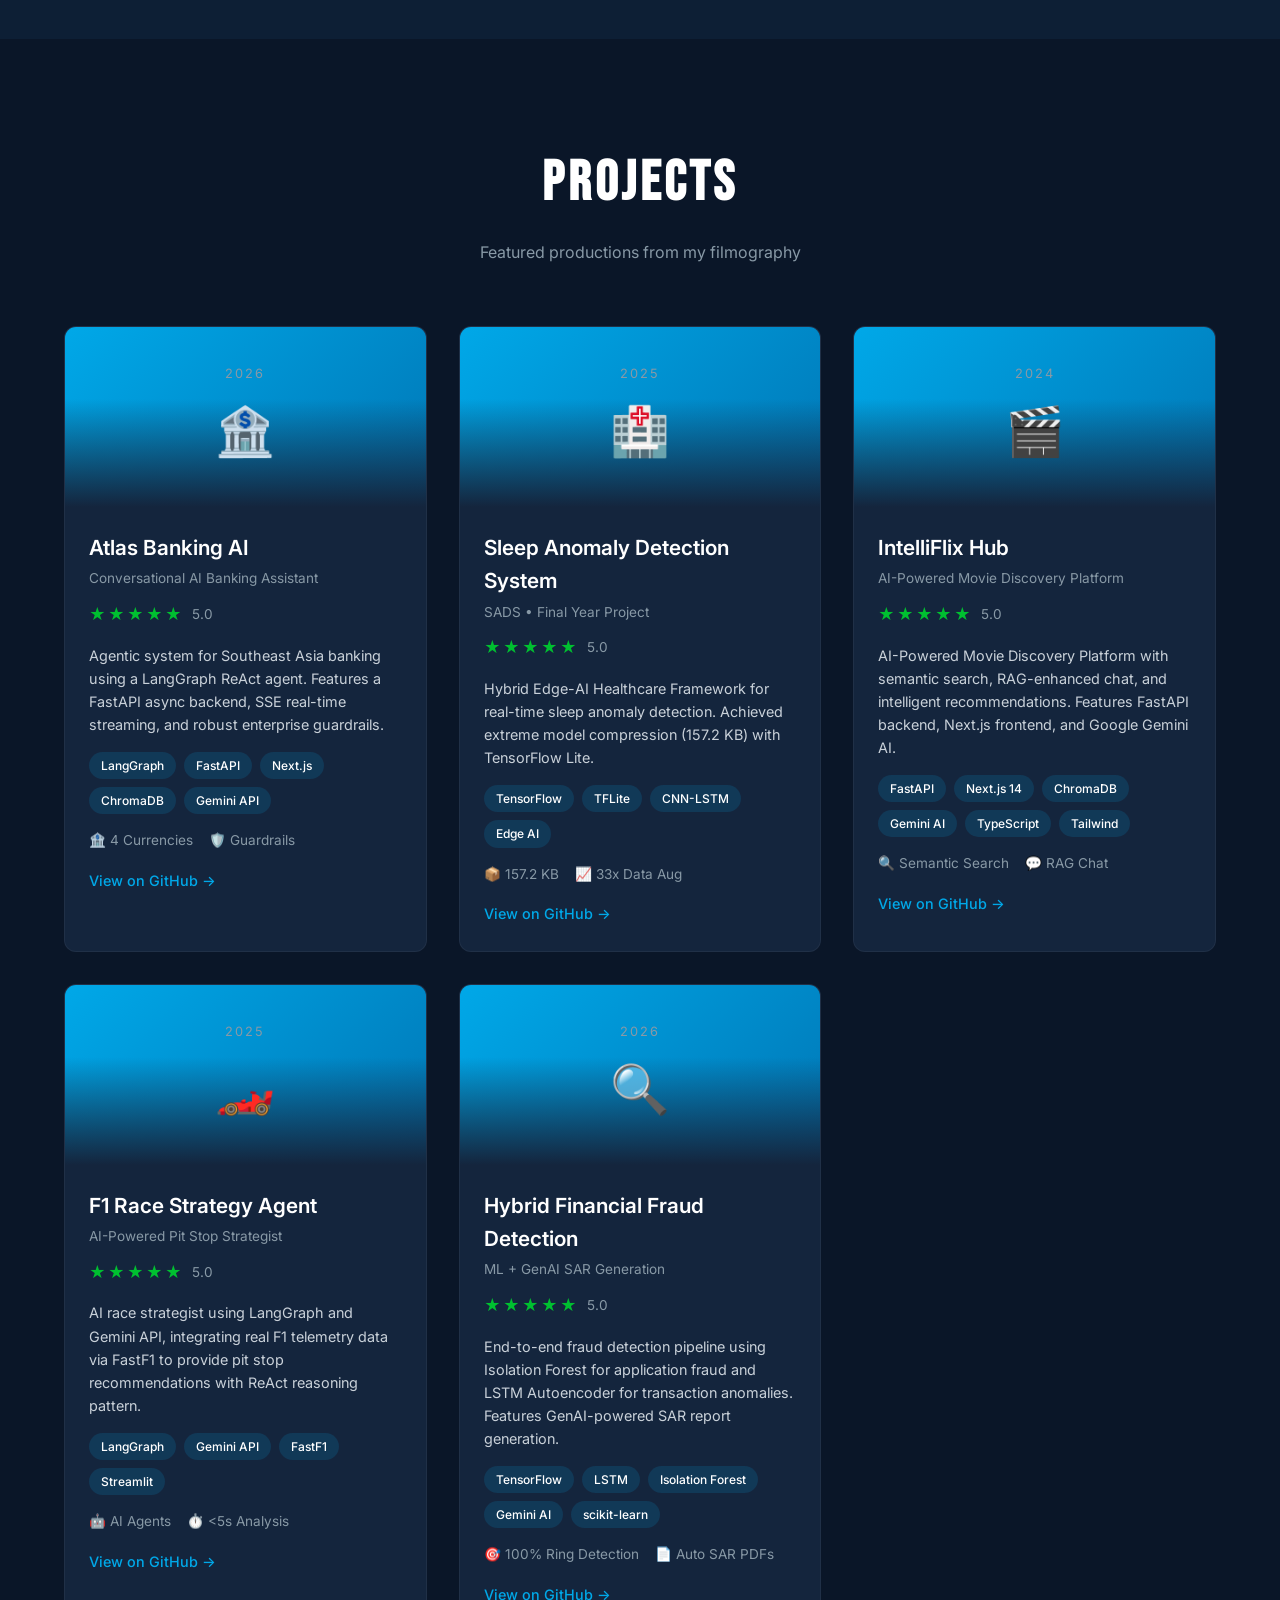
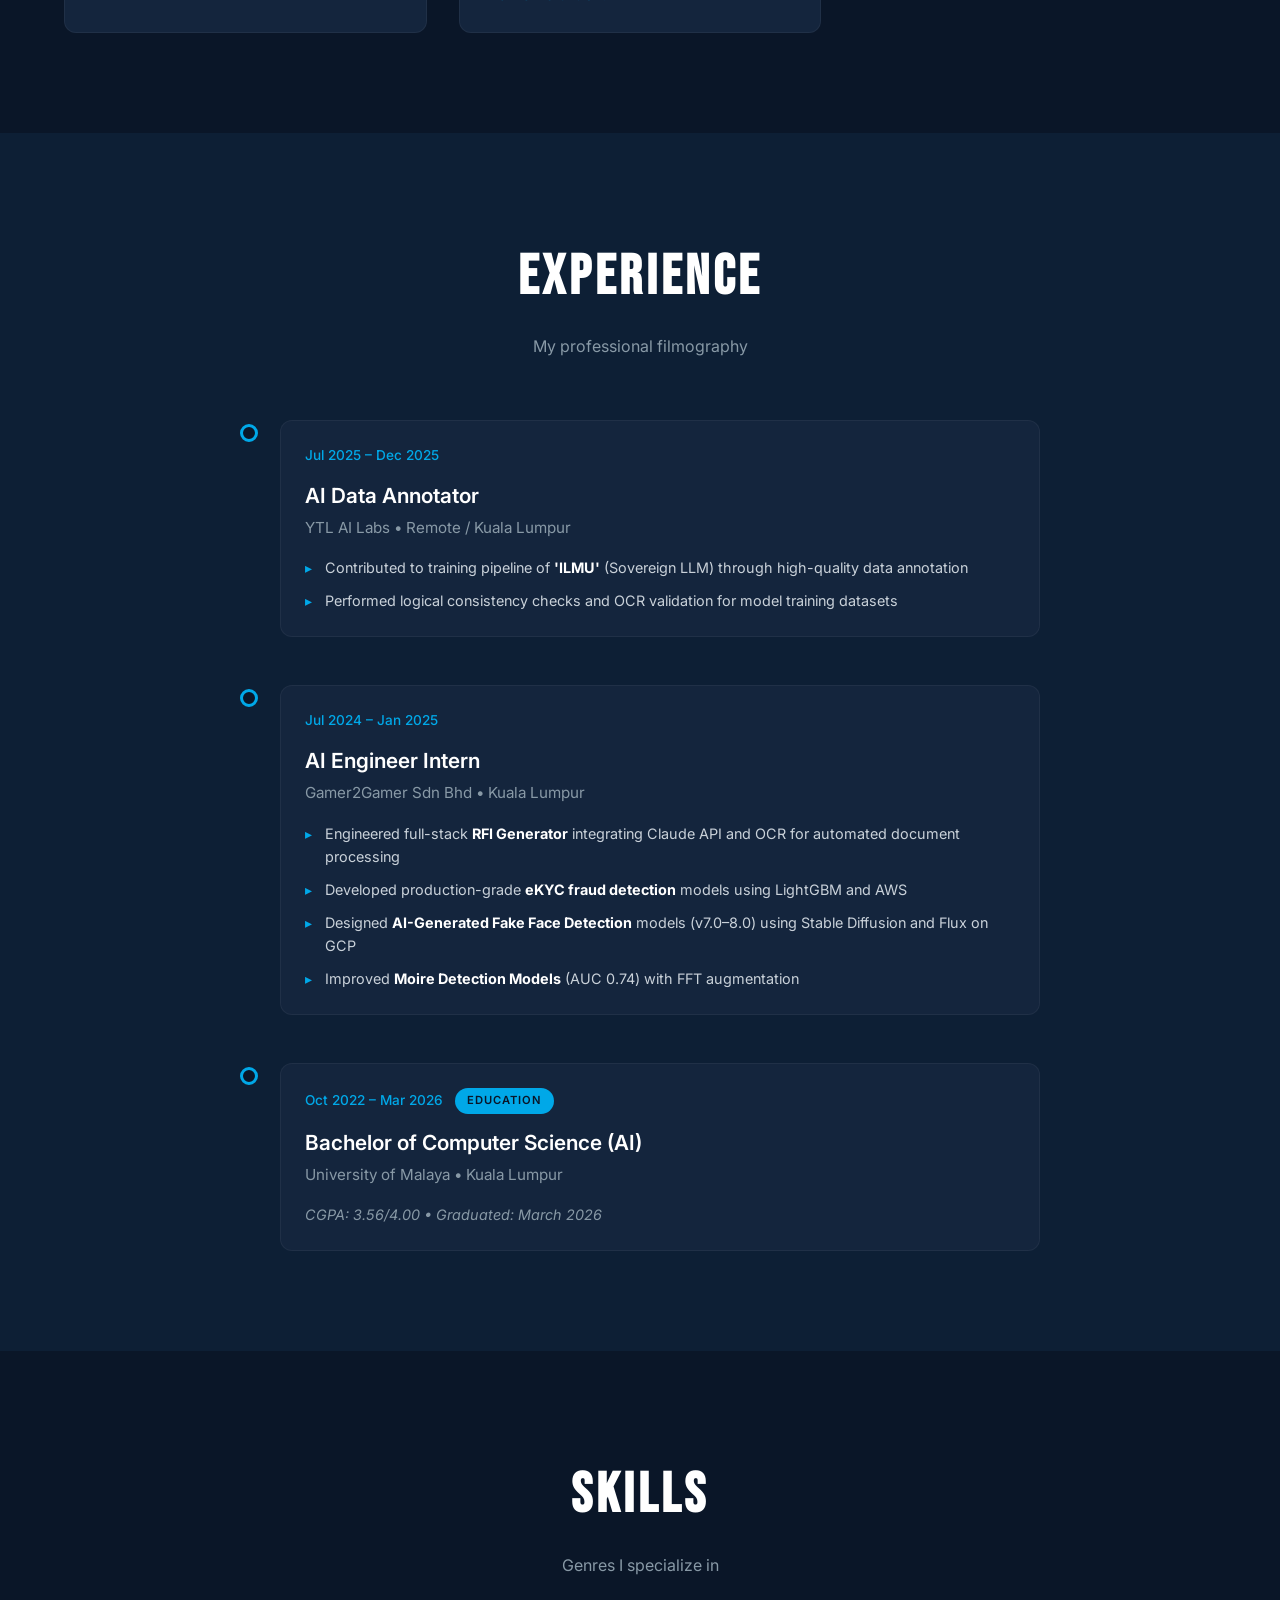
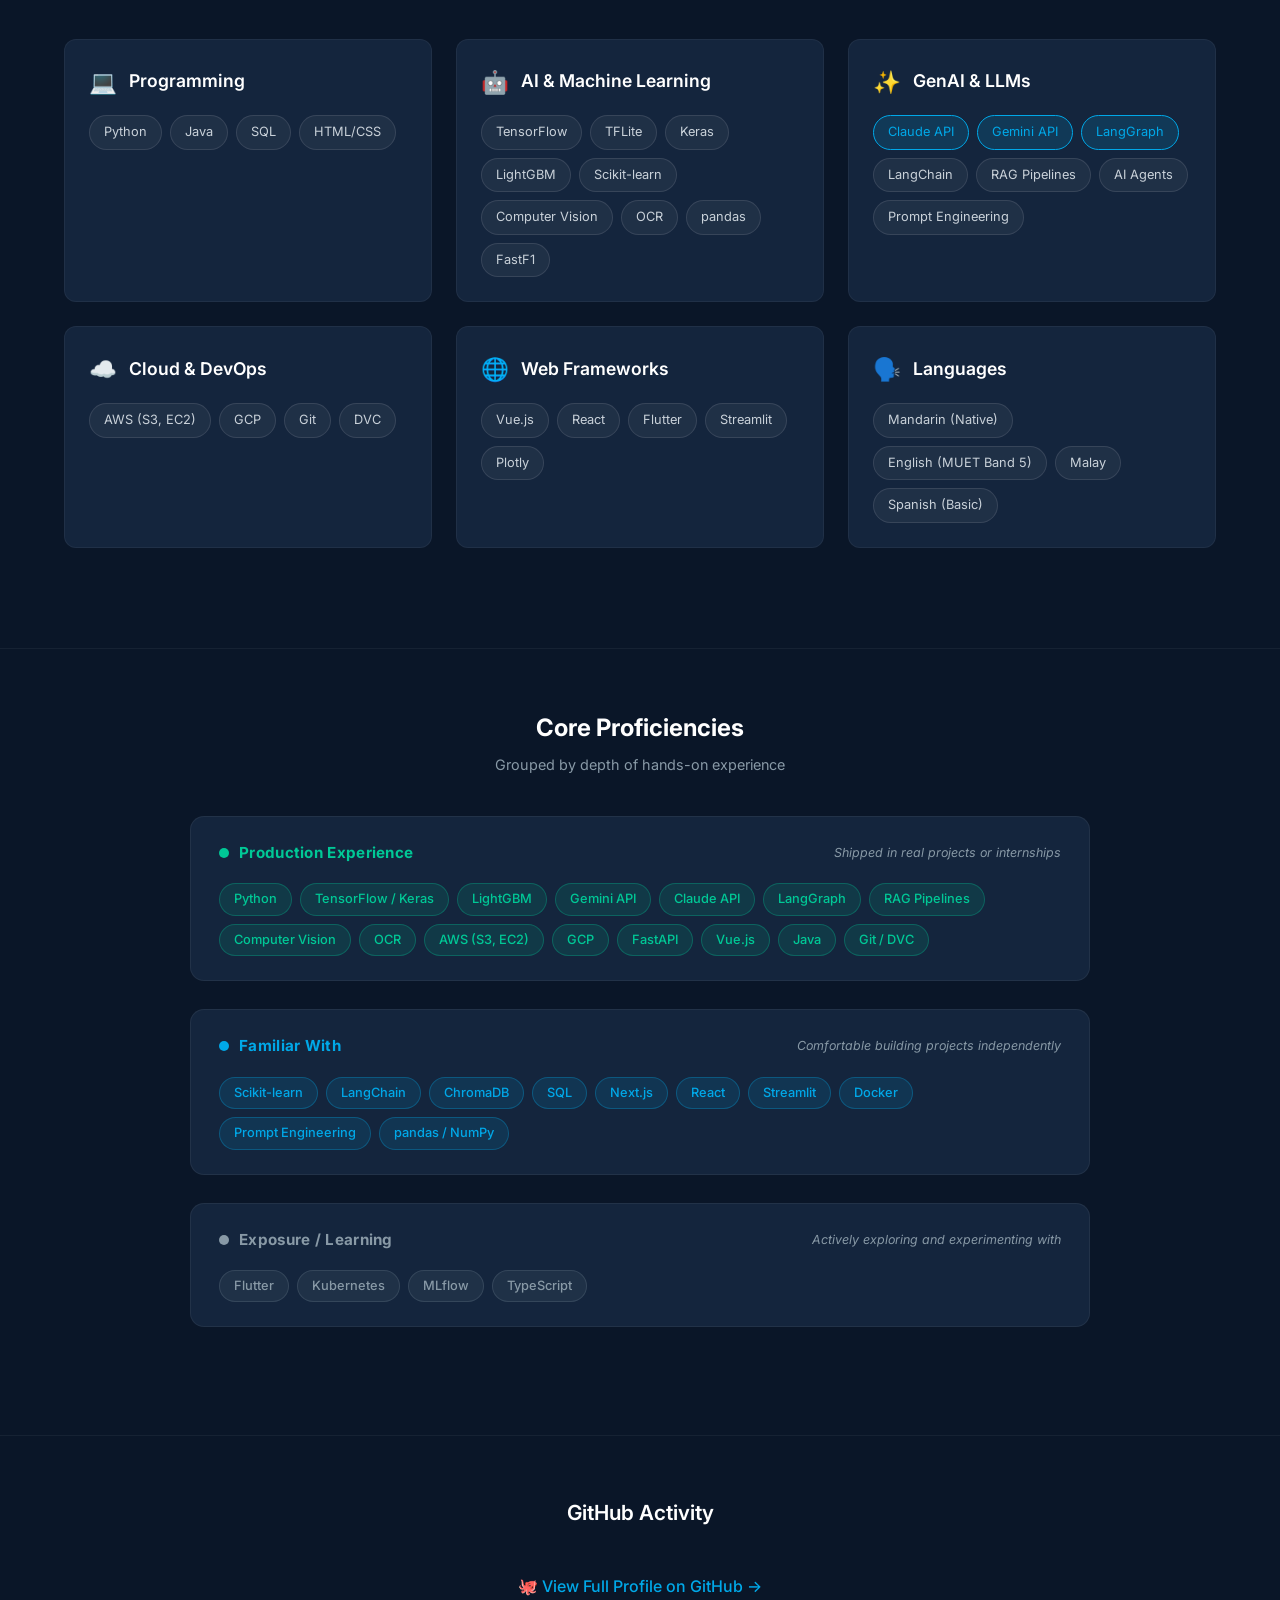
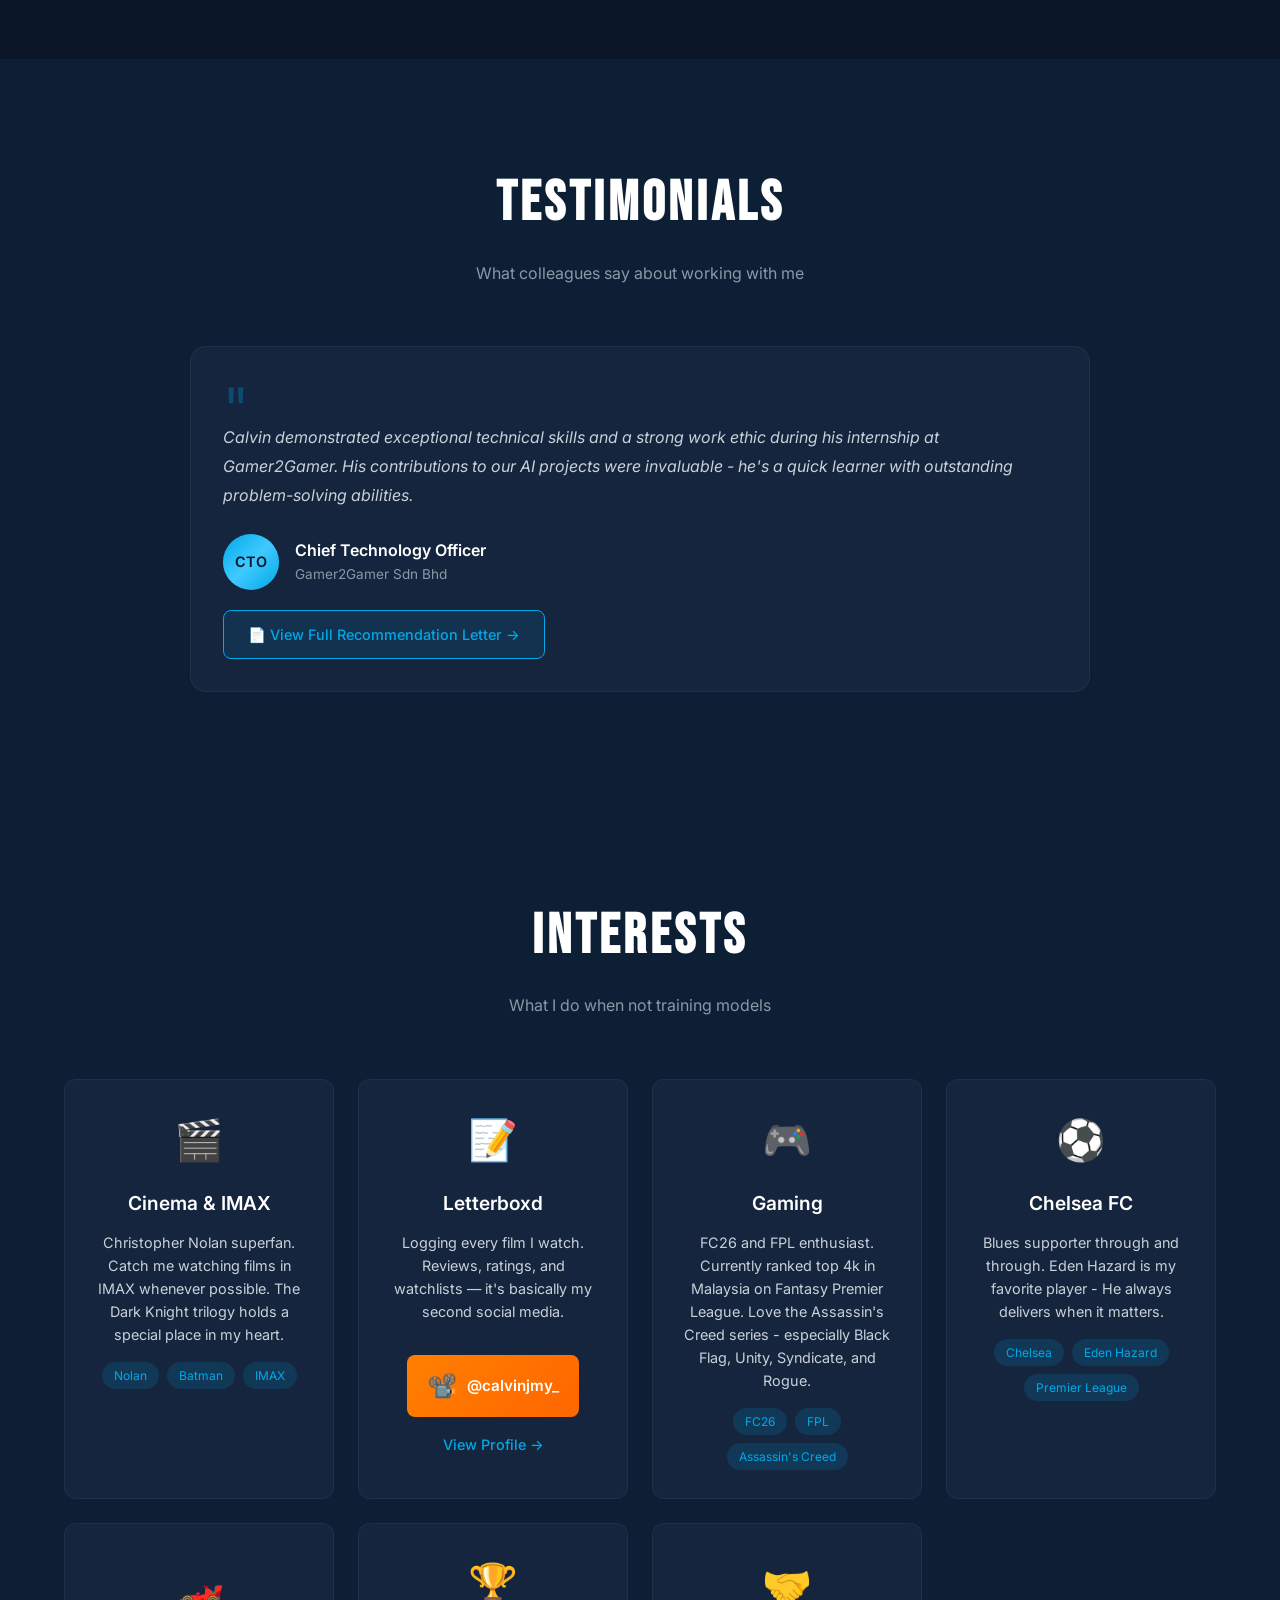
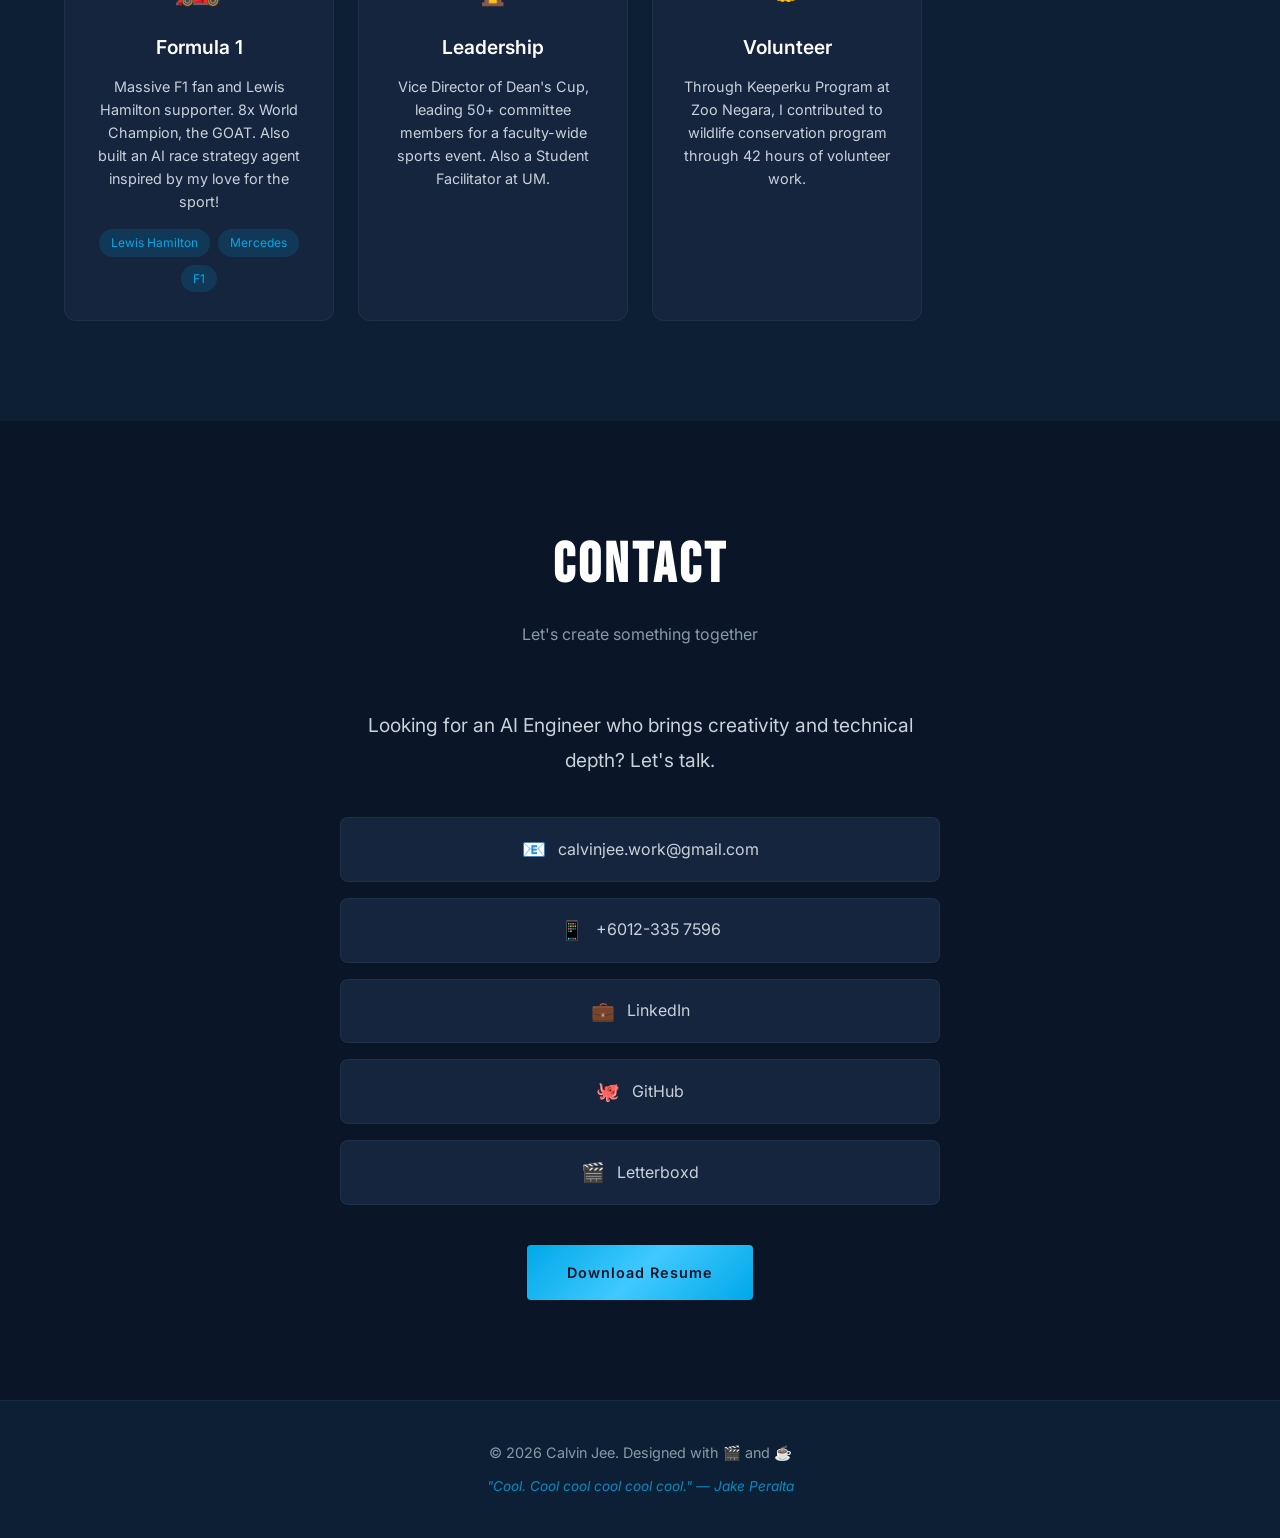
==== commit c4fdcef6: "Update minor details and links" ====
--- a/index.html
+++ b/index.html
@@ -630,7 +630,7 @@
                 <div class="interest-card">
                     <div class="interest-icon">🎮</div>
                     <h3 class="interest-title">Gaming</h3>
-                    <p class="interest-description">FC26 and FPL enthusiast. Currently ranked top 25k in Malaysia on
+                    <p class="interest-description">FC26 and FPL enthusiast. Currently ranked top 4k in Malaysia on
                         Fantasy Premier League. Love the Assassin's Creed series - especially Black Flag, Unity,
                         Syndicate, and Rogue.</p>
                     <div class="interest-tags">
@@ -699,23 +699,23 @@
                         Let's talk.</p>
 
                     <div class="contact-links">
-                        <a href="mailto:calvinjmy993@gmail.com" class="contact-link">
+                        <a href="mailto:calvinjee.work@gmail.com" class="contact-link">
                             <span class="contact-icon">📧</span>
-                            <span>calvinjmy993@gmail.com</span>
+                            <span>calvinjee.work@gmail.com</span>
                         </a>
                         <a href="tel:+60123357596" class="contact-link">
                             <span class="contact-icon">📱</span>
                             <span>+6012-335 7596</span>
                         </a>
-                        <a href="https://linkedin.com/in/calvinjmy" class="contact-link" target="_blank" rel="noopener">
+                        <a href="https://www.linkedin.com/in/calvin-jee-490a96265/" class="contact-link" target="_blank" rel="noopener">
                             <span class="contact-icon">💼</span>
                             <span>LinkedIn</span>
                         </a>
-                        <a href="https://github.com/calvinjmy" class="contact-link" target="_blank" rel="noopener">
+                        <a href="https://github.com/calvinn7/" class="contact-link" target="_blank" rel="noopener">
                             <span class="contact-icon">🐙</span>
                             <span>GitHub</span>
                         </a>
-                        <a href="https://letterboxd.com/calvinjmy_" class="contact-link" target="_blank" rel="noopener">
+                        <a href="https://letterboxd.com/calvinjmy_/" class="contact-link" target="_blank" rel="noopener">
                             <span class="contact-icon">🎬</span>
                             <span>Letterboxd</span>
                         </a>
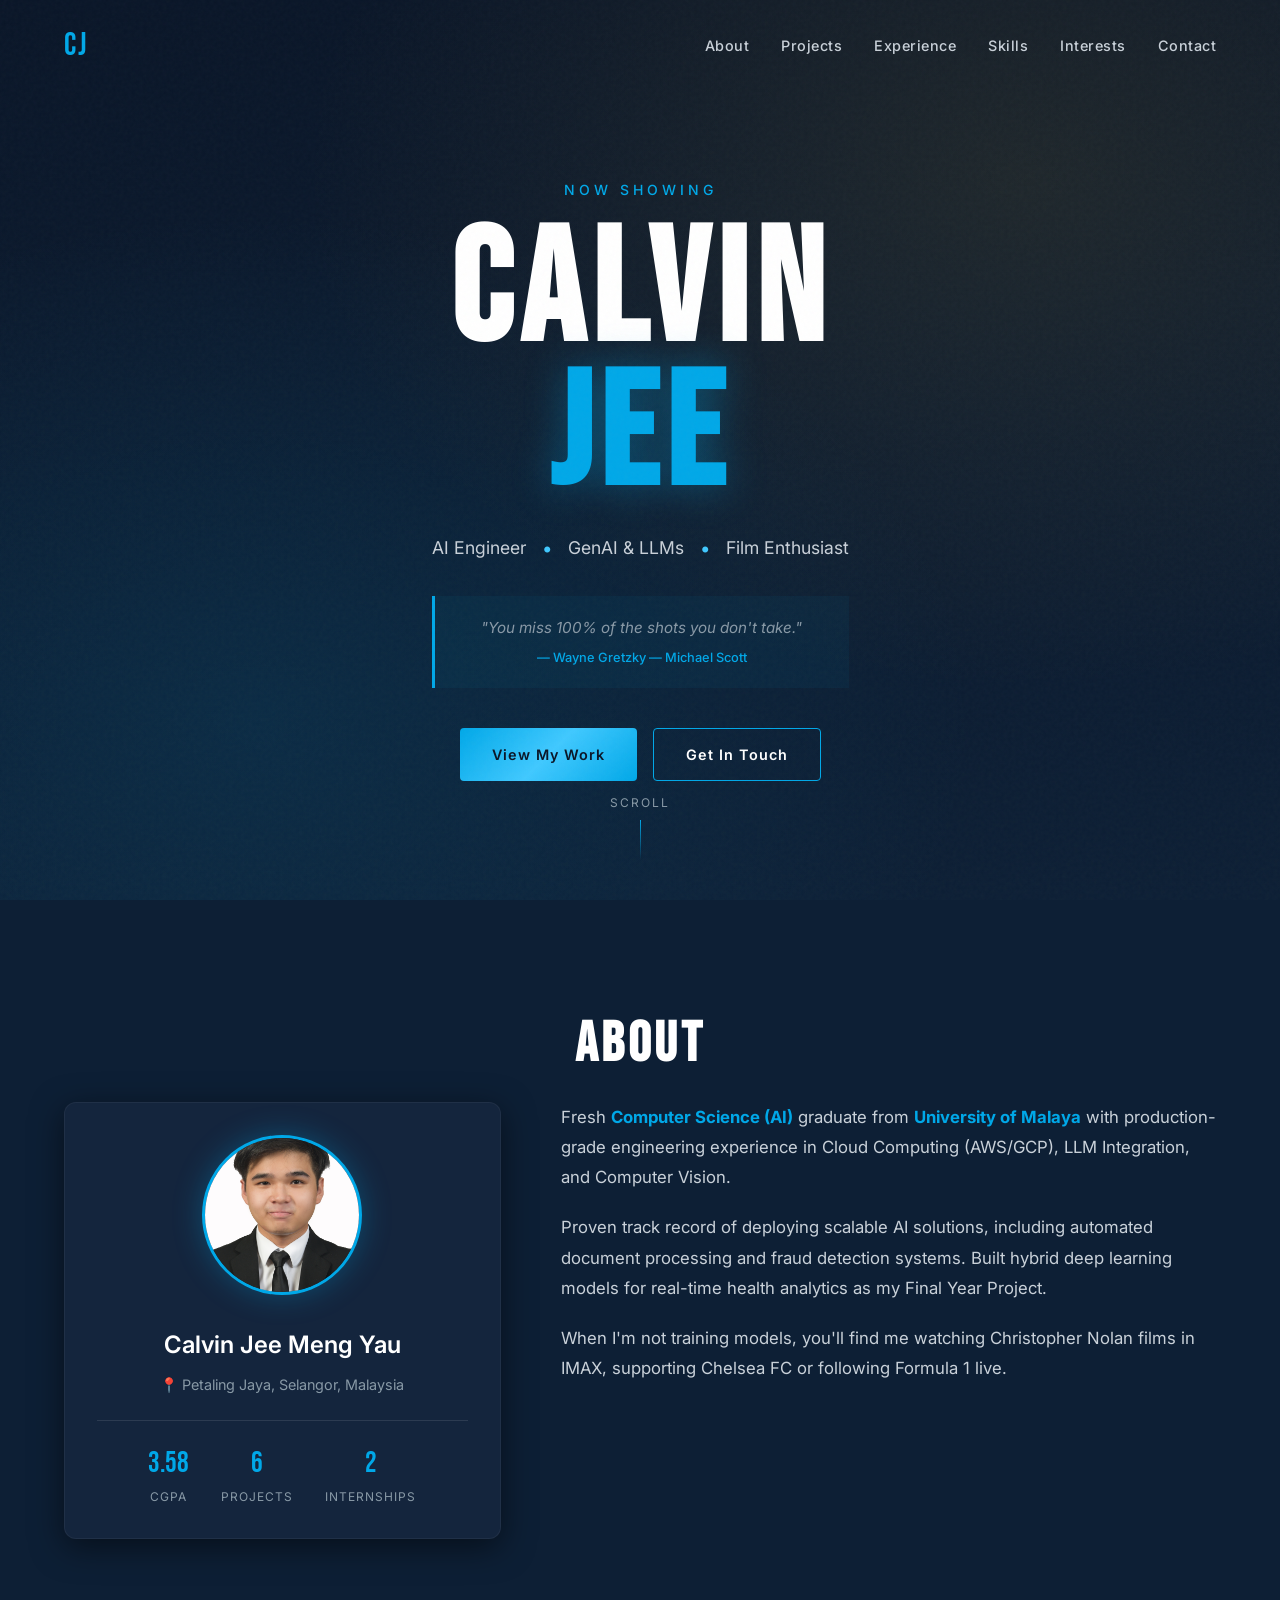
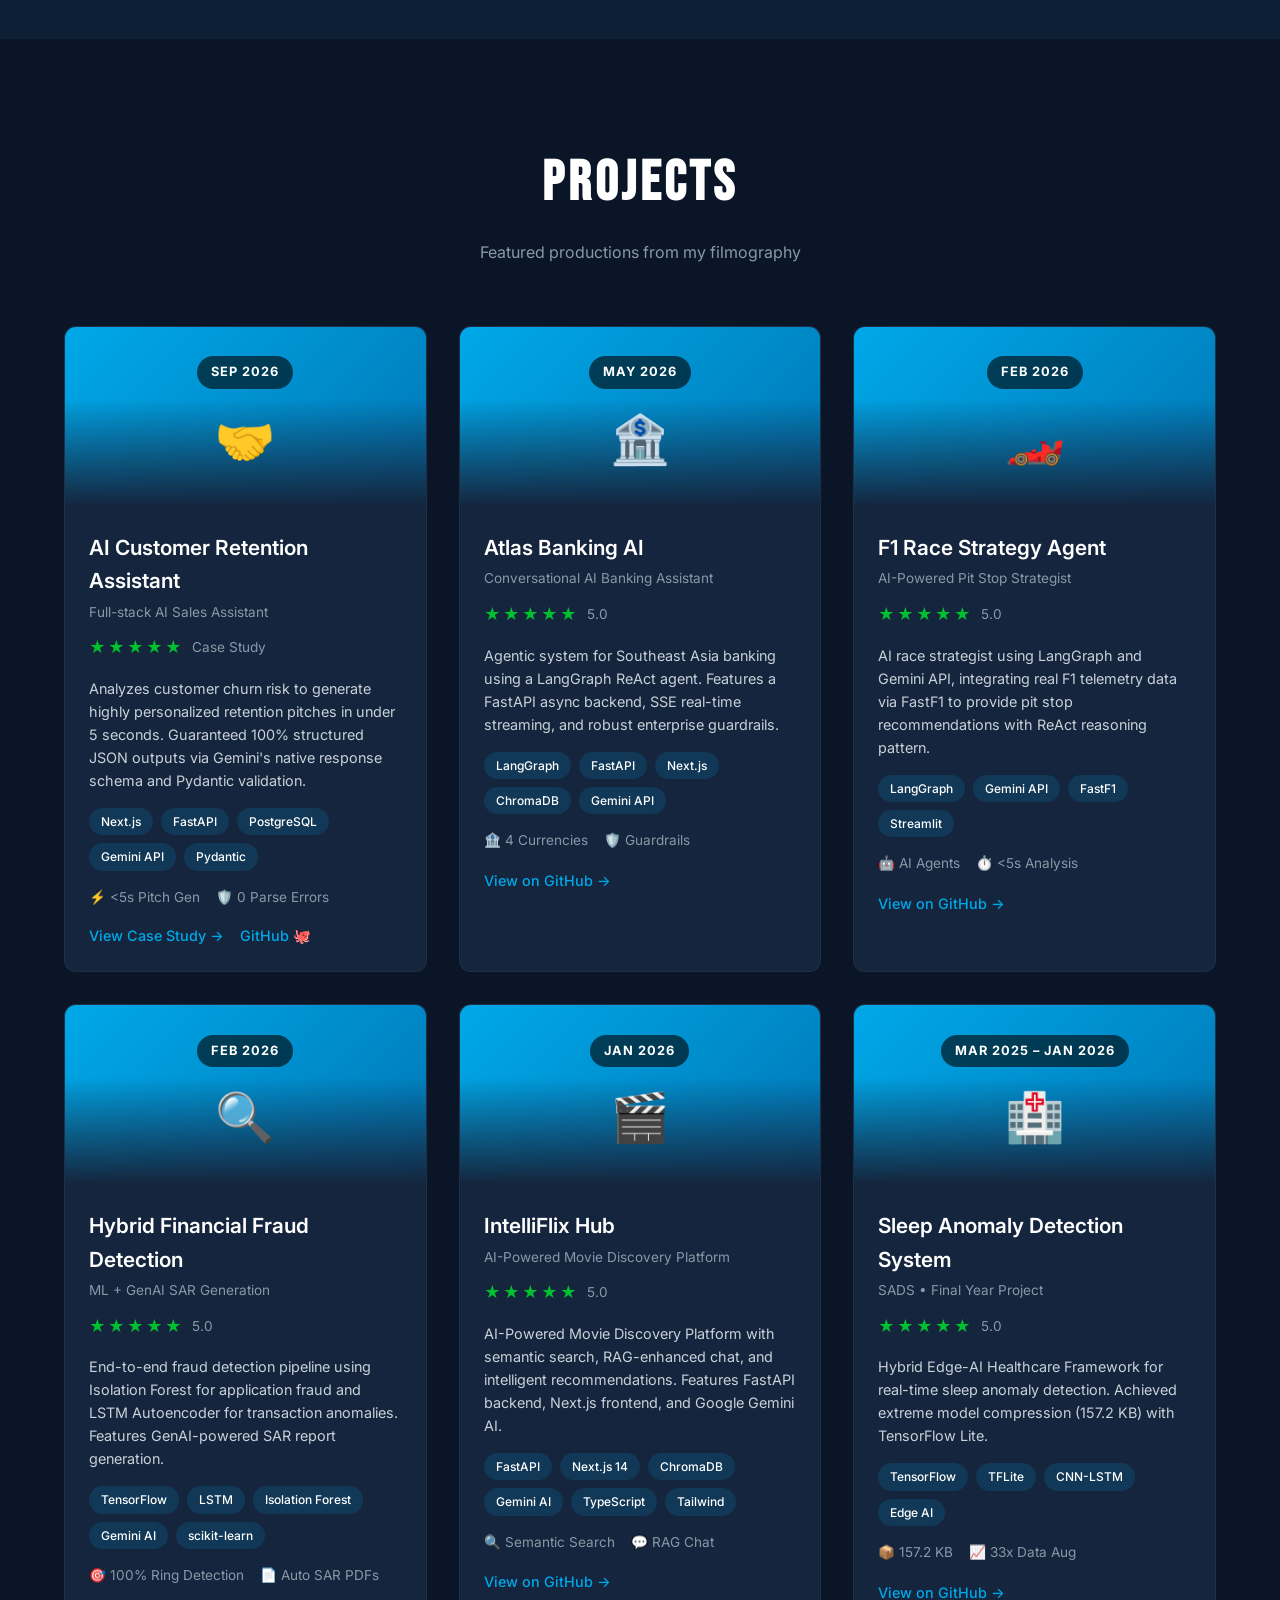
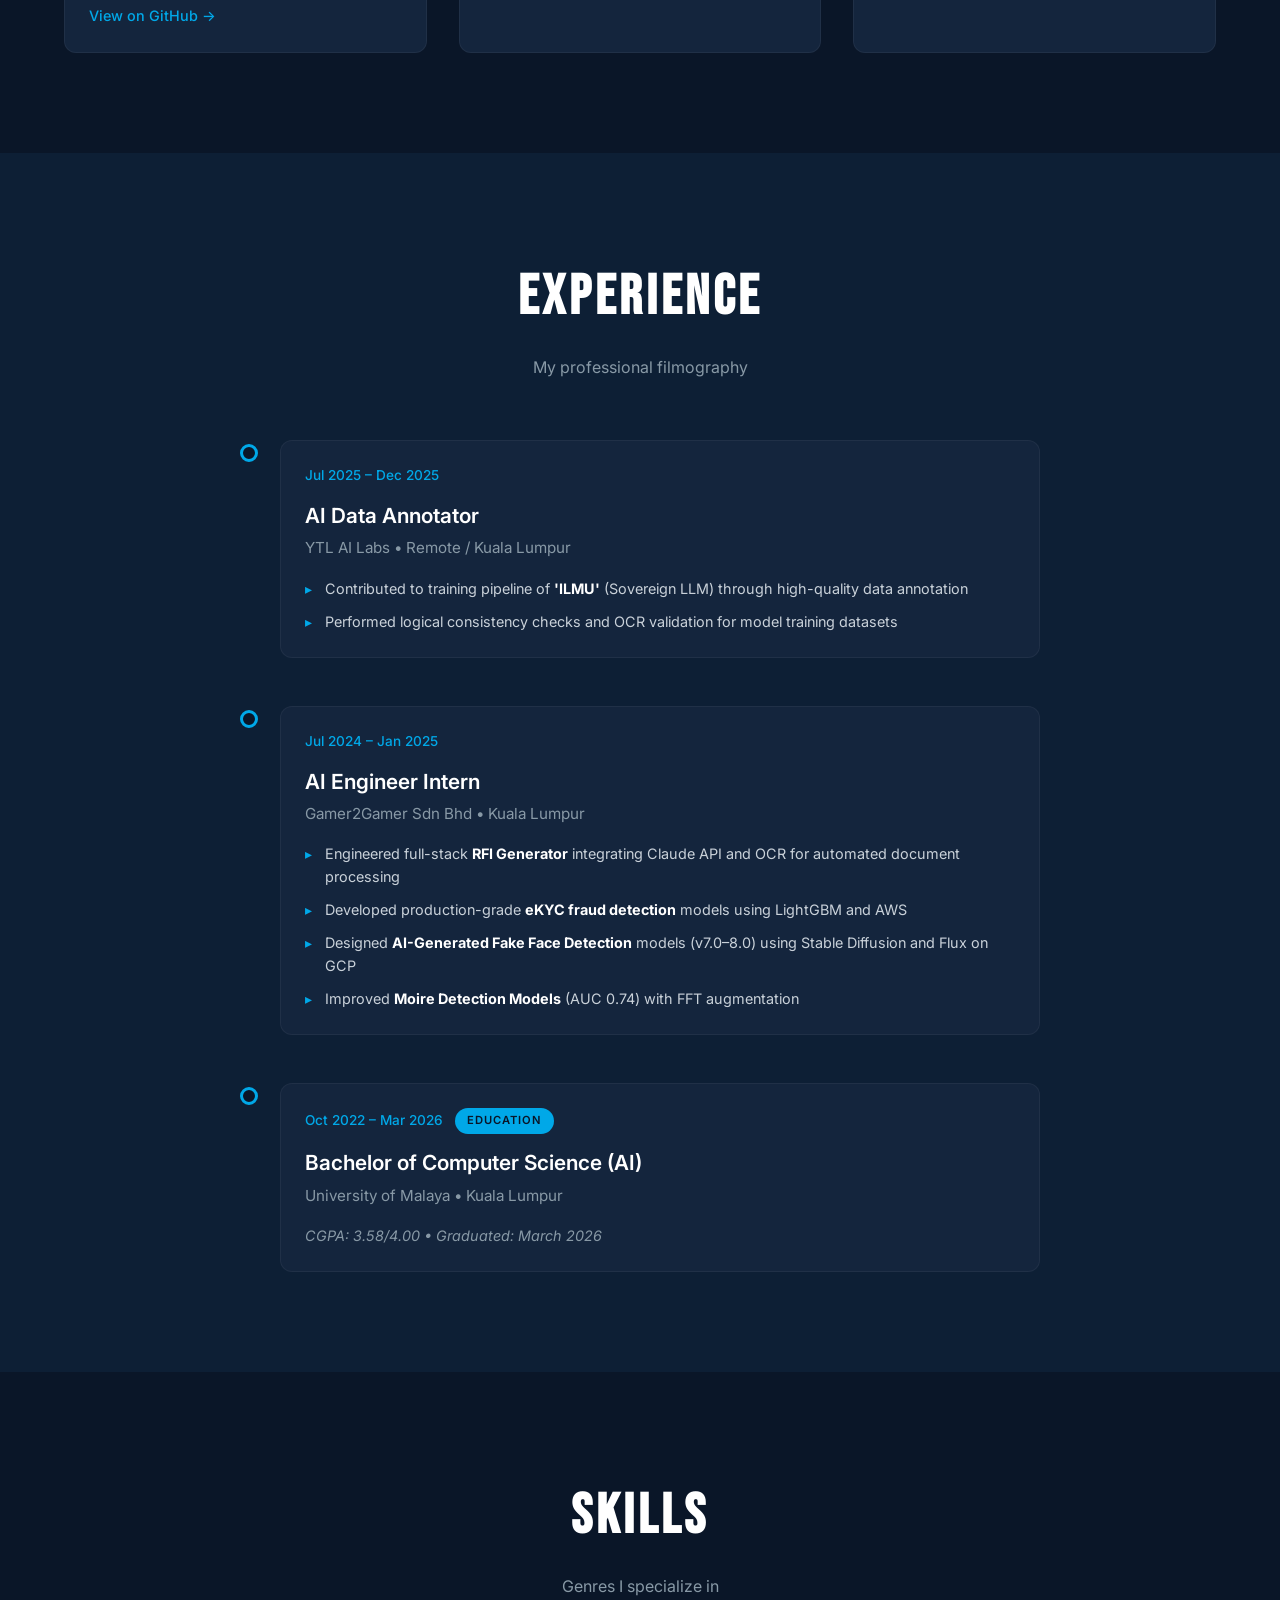
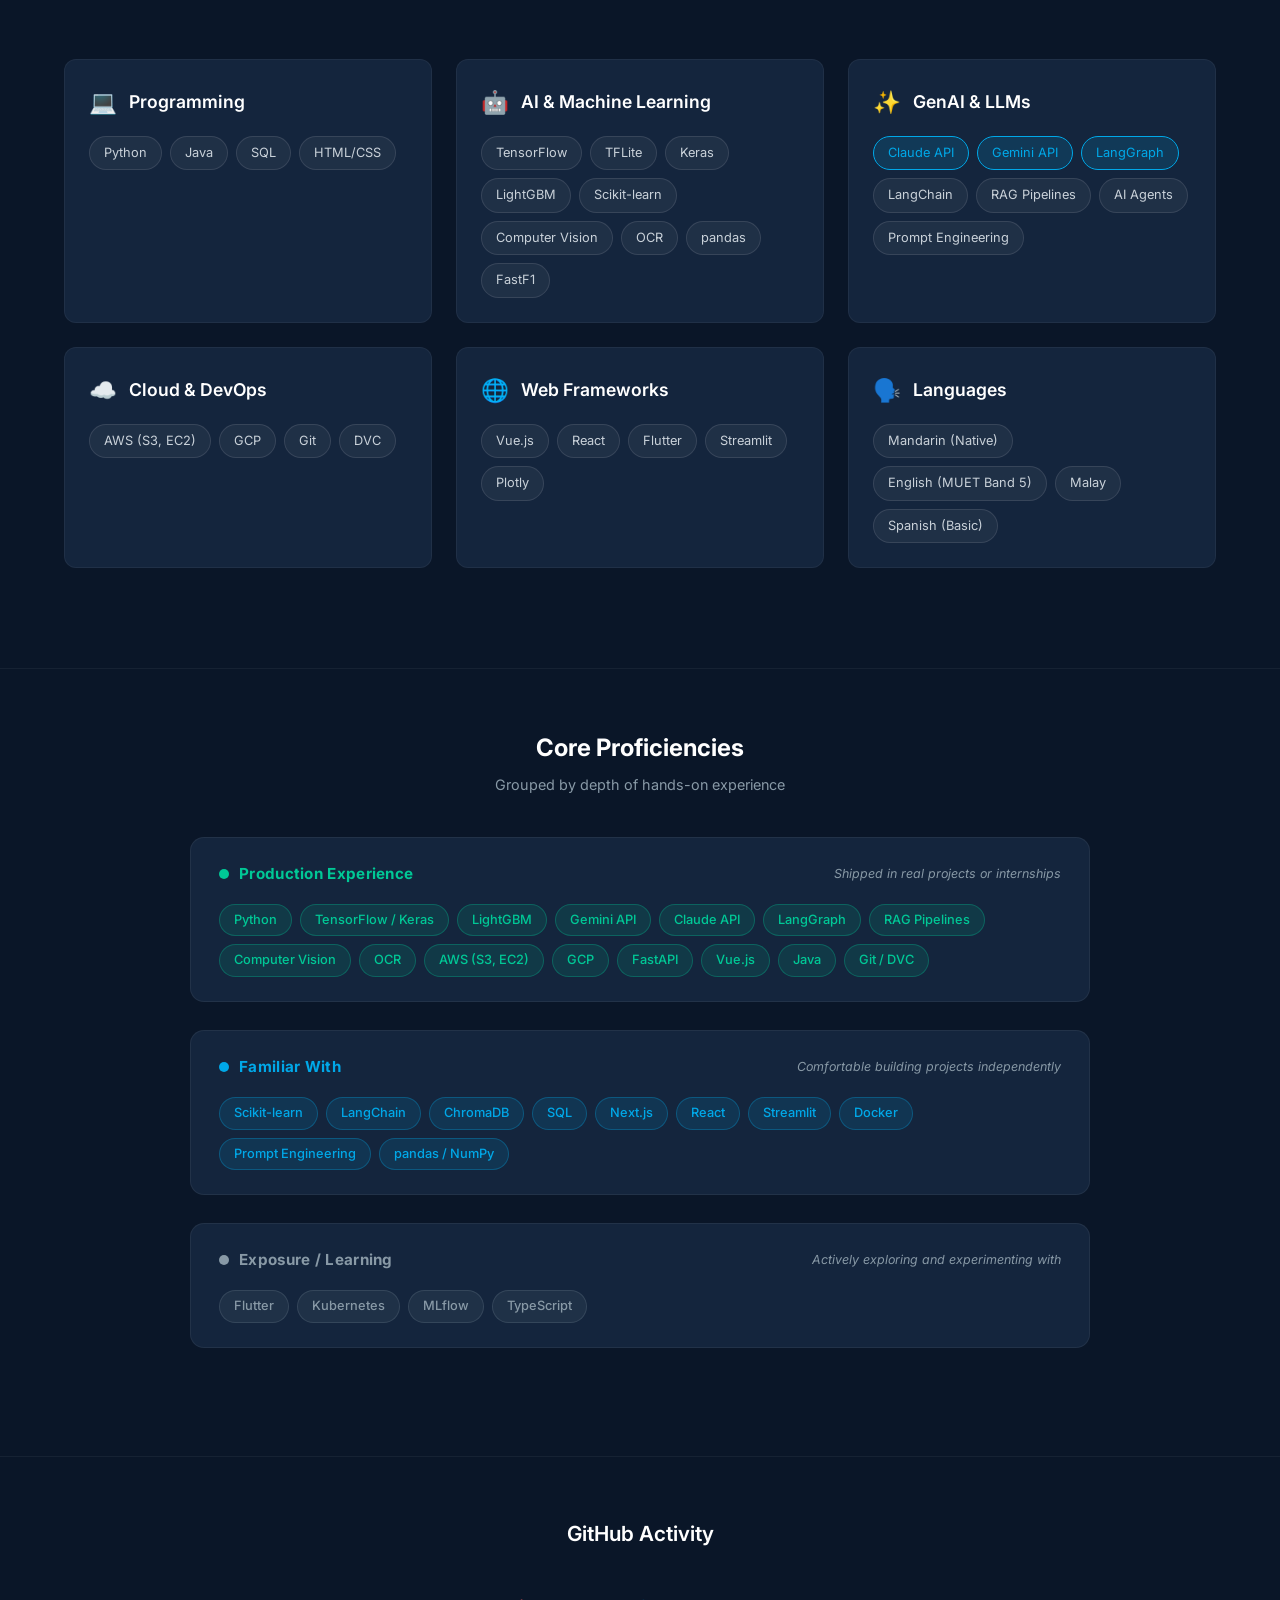
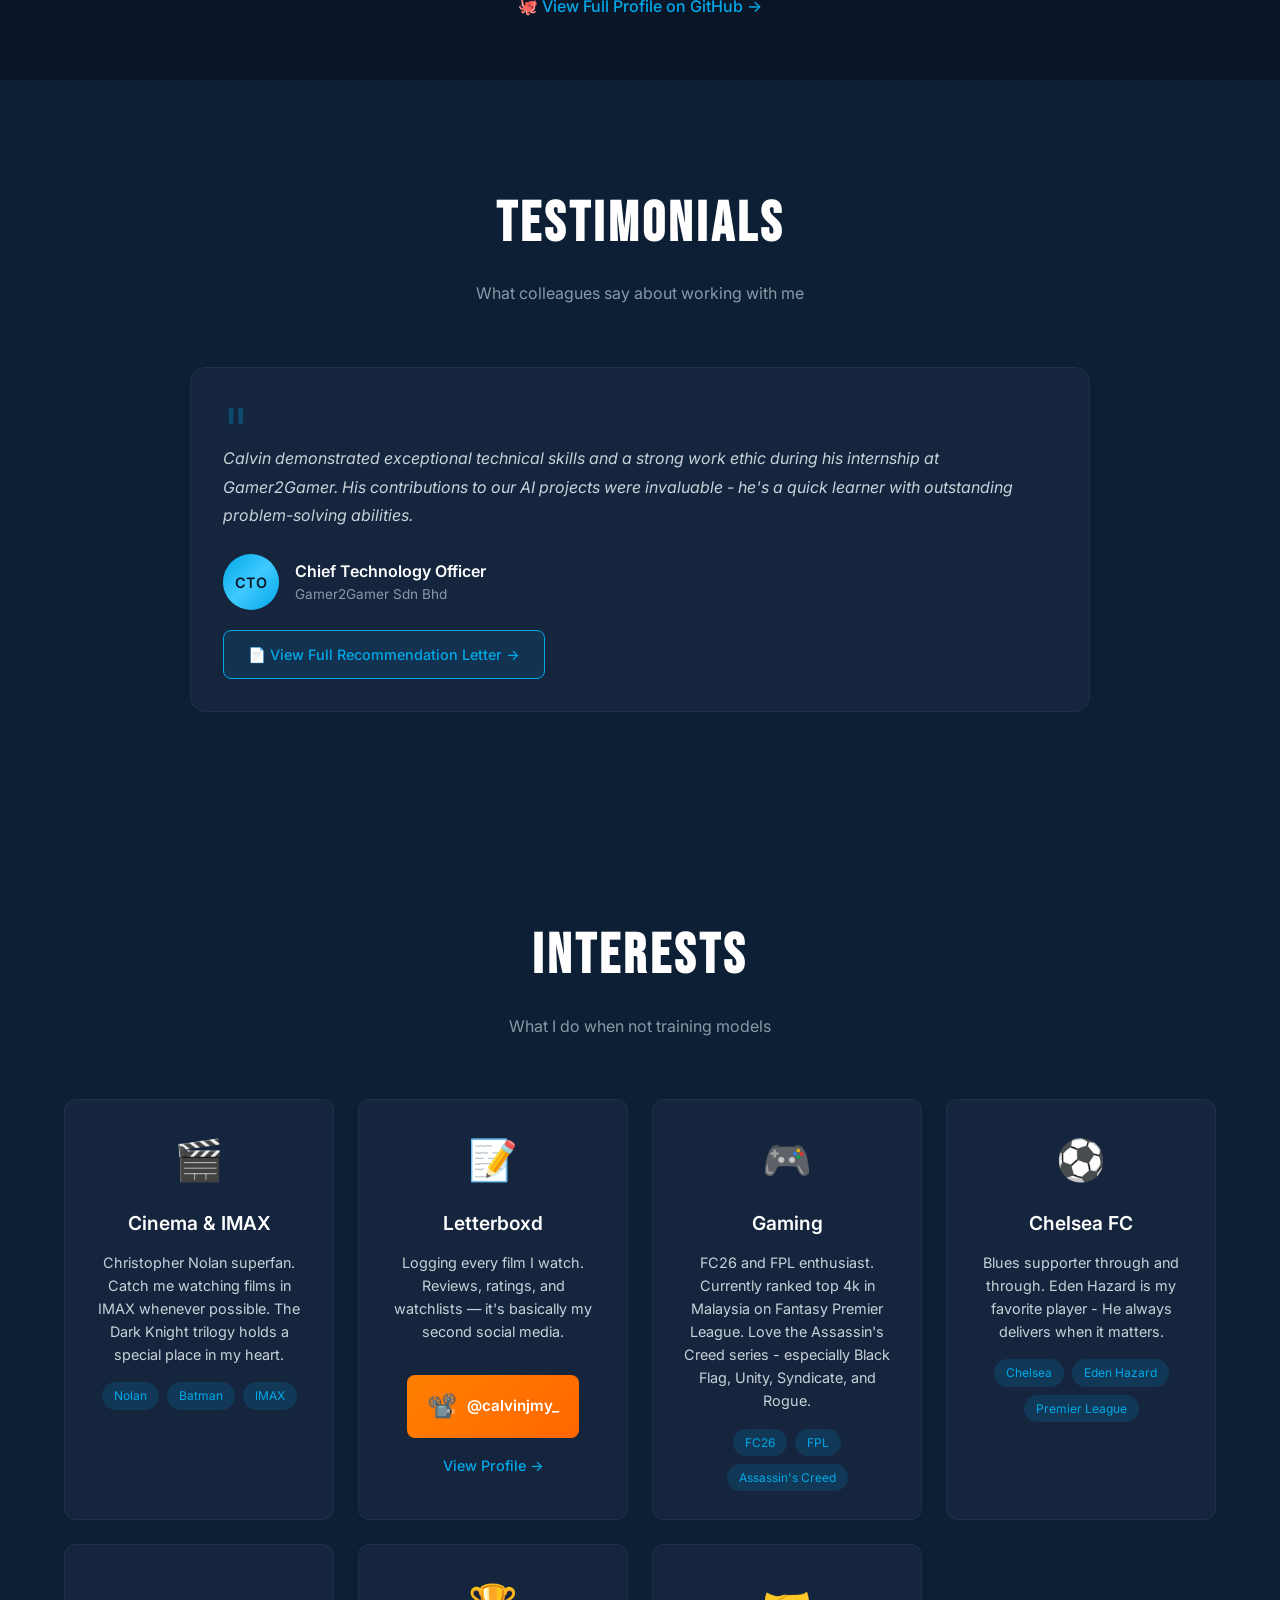
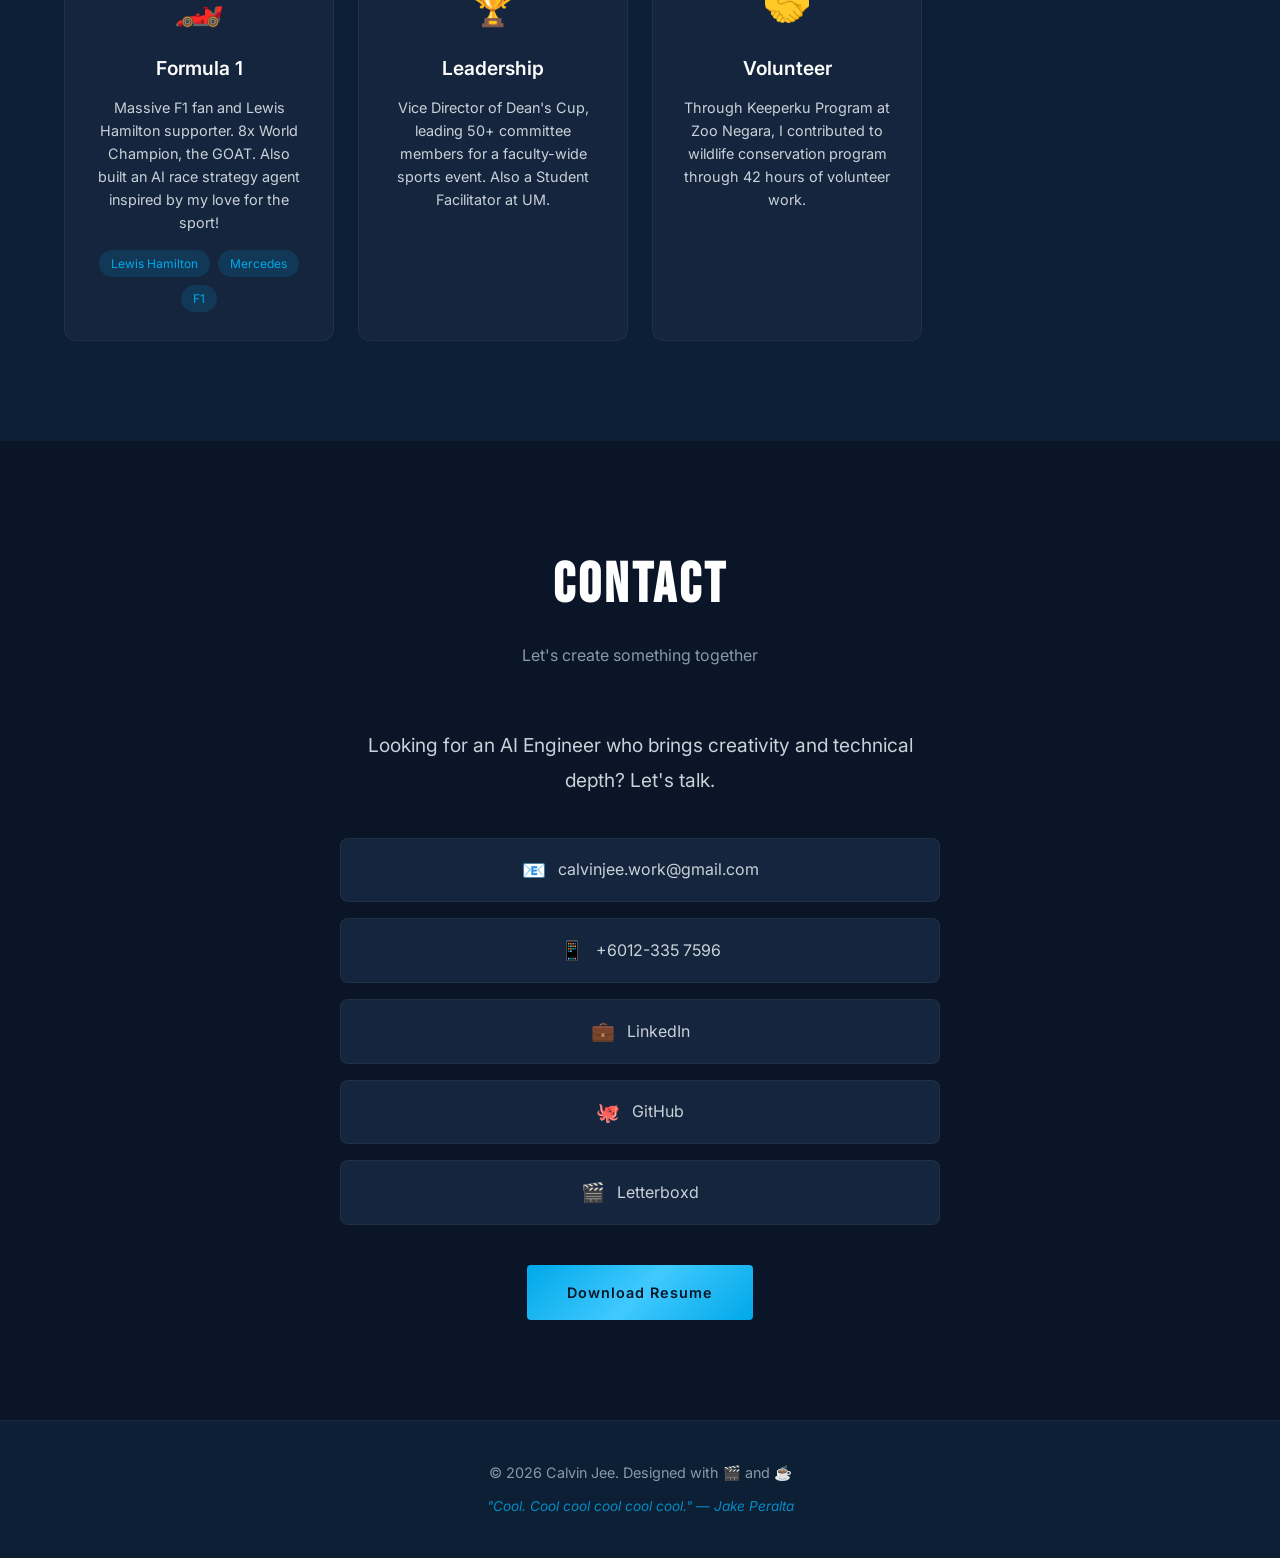
==== commit 4c9f01bb: "Add retention case study and refresh projects Introduces a new `case-study-retention.html` page for " ====
--- a/index.html
+++ b/index.html
@@ -5,8 +5,8 @@
     <meta charset="UTF-8">
     <meta name="viewport" content="width=device-width, initial-scale=1.0">
     <meta name="description"
-        content="Calvin Jee - Fresh Graduate AI Engineer specializing in GenAI, LLMs, and Computer Vision. B.Sc. Computer Science (AI) from University of Malaya.">
-    <meta name="keywords" content="AI Engineer, Machine Learning, LLM, GenAI, Computer Vision, Calvin Jee">
+        content="Calvin Jee - Fresh Graduate AI Engineer specializing in GenAI, LLMs, and RAG. B.Sc. Computer Science (AI) from University of Malaya.">
+    <meta name="keywords" content="AI Engineer, Machine Learning, LLM, GenAI, RAG, Calvin Jee">
     <title>Calvin Jee | AI Engineer</title>
 
     <!-- Favicon -->
@@ -20,7 +20,7 @@
         rel="stylesheet">
 
     <!-- Styles -->
-    <link rel="stylesheet" href="styles.css">
+    <link rel="stylesheet" href="styles.css?v=2">
 </head>
 
 <body>
@@ -99,7 +99,7 @@
                                 <span class="stat-label">CGPA</span>
                             </div>
                             <div class="stat">
-                                <span class="stat-value">5</span>
+                                <span class="stat-value">6</span>
                                 <span class="stat-label">Projects</span>
                             </div>
                             <div class="stat">
@@ -131,12 +131,47 @@
             <p class="section-subtitle">Featured productions from my filmography</p>
 
             <div class="projects-grid">
-                <!-- Project: Atlas Banking AI -->
+                <!-- Project 1: AI Customer Retention Assistant -->
                 <article class="project-card">
                     <div class="project-poster">
                         <div class="poster-gradient"></div>
                         <div class="poster-content">
-                            <span class="project-year">2026</span>
+                            <span class="project-year">Sep 2026</span>
+                            <div class="project-icon">🤝</div>
+                        </div>
+                    </div>
+                    <div class="project-info">
+                        <h3 class="project-title">AI Customer Retention Assistant</h3>
+                        <p class="project-subtitle">Full-stack AI Sales Assistant</p>
+                        <div class="project-rating">
+                            <span class="stars">★★★★★</span>
+                            <span class="rating-text">Case Study</span>
+                        </div>
+                        <p class="project-description">Analyzes customer churn risk to generate highly personalized retention pitches in under 5 seconds. Guaranteed 100% structured JSON outputs via Gemini's native response schema and Pydantic validation.</p>
+                        <div class="project-tags">
+                            <span class="tag">Next.js</span>
+                            <span class="tag">FastAPI</span>
+                            <span class="tag">PostgreSQL</span>
+                            <span class="tag">Gemini API</span>
+                            <span class="tag">Pydantic</span>
+                        </div>
+                        <div class="project-stats">
+                            <span class="stat">⚡ &lt;5s Pitch Gen</span>
+                            <span class="stat">🛡️ 0 Parse Errors</span>
+                        </div>
+                        <div style="display: flex; gap: 16px;">
+                            <a href="case-study-retention.html" class="project-link">View Case Study →</a>
+                            <a href="https://github.com/calvinn7/recontract-pitch-assistant/" class="project-link" target="_blank" rel="noopener">GitHub 🐙</a>
+                        </div>
+                    </div>
+                </article>
+
+                <!-- Project 2: Atlas Banking AI -->
+                <article class="project-card">
+                    <div class="project-poster">
+                        <div class="poster-gradient"></div>
+                        <div class="poster-content">
+                            <span class="project-year">May 2026</span>
                             <div class="project-icon">🏦</div>
                         </div>
                     </div>
@@ -163,45 +198,81 @@
                     </div>
                 </article>
 
-                <!-- Project 1: SADS -->
+                <!-- Project 3: F1 Race Strategy Agent -->
                 <article class="project-card">
                     <div class="project-poster">
                         <div class="poster-gradient"></div>
                         <div class="poster-content">
-                            <span class="project-year">2025</span>
-                            <div class="project-icon">🏥</div>
+                            <span class="project-year">Feb 2026</span>
+                            <div class="project-icon">🏎️</div>
                         </div>
                     </div>
                     <div class="project-info">
-                        <h3 class="project-title">Sleep Anomaly Detection System</h3>
-                        <p class="project-subtitle">SADS • Final Year Project</p>
+                        <h3 class="project-title">F1 Race Strategy Agent</h3>
+                        <p class="project-subtitle">AI-Powered Pit Stop Strategist</p>
                         <div class="project-rating">
                             <span class="stars">★★★★★</span>
                             <span class="rating-text">5.0</span>
                         </div>
-                        <p class="project-description">Hybrid Edge-AI Healthcare Framework for real-time sleep anomaly
-                            detection. Achieved extreme model compression (157.2 KB) with TensorFlow Lite.</p>
+                        <p class="project-description">AI race strategist using LangGraph and Gemini API, integrating
+                            real F1 telemetry data via FastF1 to provide pit stop recommendations with ReAct reasoning
+                            pattern.</p>
                         <div class="project-tags">
-                            <span class="tag">TensorFlow</span>
-                            <span class="tag">TFLite</span>
-                            <span class="tag">CNN-LSTM</span>
-                            <span class="tag">Edge AI</span>
+                            <span class="tag">LangGraph</span>
+                            <span class="tag">Gemini API</span>
+                            <span class="tag">FastF1</span>
+                            <span class="tag">Streamlit</span>
                         </div>
                         <div class="project-stats">
-                            <span class="stat">📦 157.2 KB</span>
-                            <span class="stat">📈 33x Data Aug</span>
-                        </div>
-                        <a href="https://github.com/calvinn7/sleep-anomaly-detection" class="project-link"
-                            target="_blank" rel="noopener">View on GitHub →</a>
+                            <span class="stat">🤖 AI Agents</span>
+                            <span class="stat">⏱️ &lt;5s Analysis</span>
+                        </div>
+                        <a href="https://github.com/calvinn7/f1-strategy-agent" class="project-link" target="_blank"
+                            rel="noopener">View on GitHub →</a>
                     </div>
                 </article>
 
-                <!-- Project 2: IntelliFlix Hub -->
+                <!-- Project 4: Hybrid Financial Fraud Detection -->
                 <article class="project-card">
                     <div class="project-poster">
                         <div class="poster-gradient"></div>
                         <div class="poster-content">
-                            <span class="project-year">2024</span>
+                            <span class="project-year">Feb 2026</span>
+                            <div class="project-icon">🔍</div>
+                        </div>
+                    </div>
+                    <div class="project-info">
+                        <h3 class="project-title">Hybrid Financial Fraud Detection</h3>
+                        <p class="project-subtitle">ML + GenAI SAR Generation</p>
+                        <div class="project-rating">
+                            <span class="stars">★★★★★</span>
+                            <span class="rating-text">5.0</span>
+                        </div>
+                        <p class="project-description">End-to-end fraud detection pipeline using Isolation Forest for
+                            application fraud and LSTM Autoencoder for transaction anomalies. Features GenAI-powered SAR
+                            report generation.</p>
+                        <div class="project-tags">
+                            <span class="tag">TensorFlow</span>
+                            <span class="tag">LSTM</span>
+                            <span class="tag">Isolation Forest</span>
+                            <span class="tag">Gemini AI</span>
+                            <span class="tag">scikit-learn</span>
+                        </div>
+                        <div class="project-stats">
+                            <span class="stat">🎯 100% Ring Detection</span>
+                            <span class="stat">📄 Auto SAR PDFs</span>
+                        </div>
+                        <a href="https://github.com/calvinn7/hybrid-financial-fraud-detection" class="project-link"
+                            target="_blank" rel="noopener">View on GitHub →</a>
+                    </div>
+                </article>
+
+                <!-- Project 5: IntelliFlix Hub -->
+                <article class="project-card">
+                    <div class="project-poster">
+                        <div class="poster-gradient"></div>
+                        <div class="poster-content">
+                            <span class="project-year">Jan 2026</span>
                             <div class="project-icon">🎬</div>
                         </div>
                     </div>
@@ -232,71 +303,36 @@
                             on GitHub →</a>
                     </div>
                 </article>
-                <!-- Project 3: F1 Race Strategy Agent -->
+
+                <!-- Project 6: SADS (FYP) -->
                 <article class="project-card">
                     <div class="project-poster">
                         <div class="poster-gradient"></div>
                         <div class="poster-content">
-                            <span class="project-year">2025</span>
-                            <div class="project-icon">🏎️</div>
+                            <span class="project-year">Mar 2025 – Jan 2026</span>
+                            <div class="project-icon">🏥</div>
                         </div>
                     </div>
                     <div class="project-info">
-                        <h3 class="project-title">F1 Race Strategy Agent</h3>
-                        <p class="project-subtitle">AI-Powered Pit Stop Strategist</p>
+                        <h3 class="project-title">Sleep Anomaly Detection System</h3>
+                        <p class="project-subtitle">SADS • Final Year Project</p>
                         <div class="project-rating">
                             <span class="stars">★★★★★</span>
                             <span class="rating-text">5.0</span>
                         </div>
-                        <p class="project-description">AI race strategist using LangGraph and Gemini API, integrating
-                            real F1 telemetry data via FastF1 to provide pit stop recommendations with ReAct reasoning
-                            pattern.</p>
-                        <div class="project-tags">
-                            <span class="tag">LangGraph</span>
-                            <span class="tag">Gemini API</span>
-                            <span class="tag">FastF1</span>
-                            <span class="tag">Streamlit</span>
-                        </div>
-                        <div class="project-stats">
-                            <span class="stat">🤖 AI Agents</span>
-                            <span class="stat">⏱️ &lt;5s Analysis</span>
-                        </div>
-                        <a href="https://github.com/calvinn7/f1-strategy-agent" class="project-link" target="_blank"
-                            rel="noopener">View on GitHub →</a>
-                    </div>
-                </article>
-
-                <!-- Project 4: Hybrid Financial Fraud Detection -->
-                <article class="project-card">
-                    <div class="project-poster">
-                        <div class="poster-gradient"></div>
-                        <div class="poster-content">
-                            <span class="project-year">2026</span>
-                            <div class="project-icon">🔍</div>
-                        </div>
-                    </div>
-                    <div class="project-info">
-                        <h3 class="project-title">Hybrid Financial Fraud Detection</h3>
-                        <p class="project-subtitle">ML + GenAI SAR Generation</p>
-                        <div class="project-rating">
-                            <span class="stars">★★★★★</span>
-                            <span class="rating-text">5.0</span>
-                        </div>
-                        <p class="project-description">End-to-end fraud detection pipeline using Isolation Forest for
-                            application fraud and LSTM Autoencoder for transaction anomalies. Features GenAI-powered SAR
-                            report generation.</p>
+                        <p class="project-description">Hybrid Edge-AI Healthcare Framework for real-time sleep anomaly
+                            detection. Achieved extreme model compression (157.2 KB) with TensorFlow Lite.</p>
                         <div class="project-tags">
                             <span class="tag">TensorFlow</span>
-                            <span class="tag">LSTM</span>
-                            <span class="tag">Isolation Forest</span>
-                            <span class="tag">Gemini AI</span>
-                            <span class="tag">scikit-learn</span>
+                            <span class="tag">TFLite</span>
+                            <span class="tag">CNN-LSTM</span>
+                            <span class="tag">Edge AI</span>
                         </div>
                         <div class="project-stats">
-                            <span class="stat">🎯 100% Ring Detection</span>
-                            <span class="stat">📄 Auto SAR PDFs</span>
-                        </div>
-                        <a href="https://github.com/calvinn7/hybrid-financial-fraud-detection" class="project-link"
+                            <span class="stat">📦 157.2 KB</span>
+                            <span class="stat">📈 33x Data Aug</span>
+                        </div>
+                        <a href="https://github.com/calvinn7/sleep-anomaly-detection" class="project-link"
                             target="_blank" rel="noopener">View on GitHub →</a>
                     </div>
                 </article>
@@ -360,7 +396,7 @@
                         </div>
                         <h3 class="timeline-title">Bachelor of Computer Science (AI)</h3>
                         <p class="timeline-company">University of Malaya • Kuala Lumpur</p>
-                        <p class="timeline-note">CGPA: 3.56/4.00 • Graduated: March 2026</p>
+                        <p class="timeline-note">CGPA: 3.58/4.00 • Graduated: March 2026</p>
                     </div>
                 </div>
             </div>
--- a/styles.css
+++ b/styles.css
@@ -593,11 +593,17 @@
 }
 
 .project-year {
-    display: block;
+    display: inline-block;
     font-size: 0.8rem;
-    letter-spacing: 2px;
-    color: var(--text-muted);
-    margin-bottom: 8px;
+    font-weight: 700;
+    letter-spacing: 1px;
+    color: #ffffff !important;
+    background: rgba(0, 0, 0, 0.6);
+    padding: 6px 14px;
+    border-radius: 20px;
+    margin-bottom: 12px;
+    backdrop-filter: blur(4px);
+    text-transform: uppercase;
 }
 
 .project-icon {
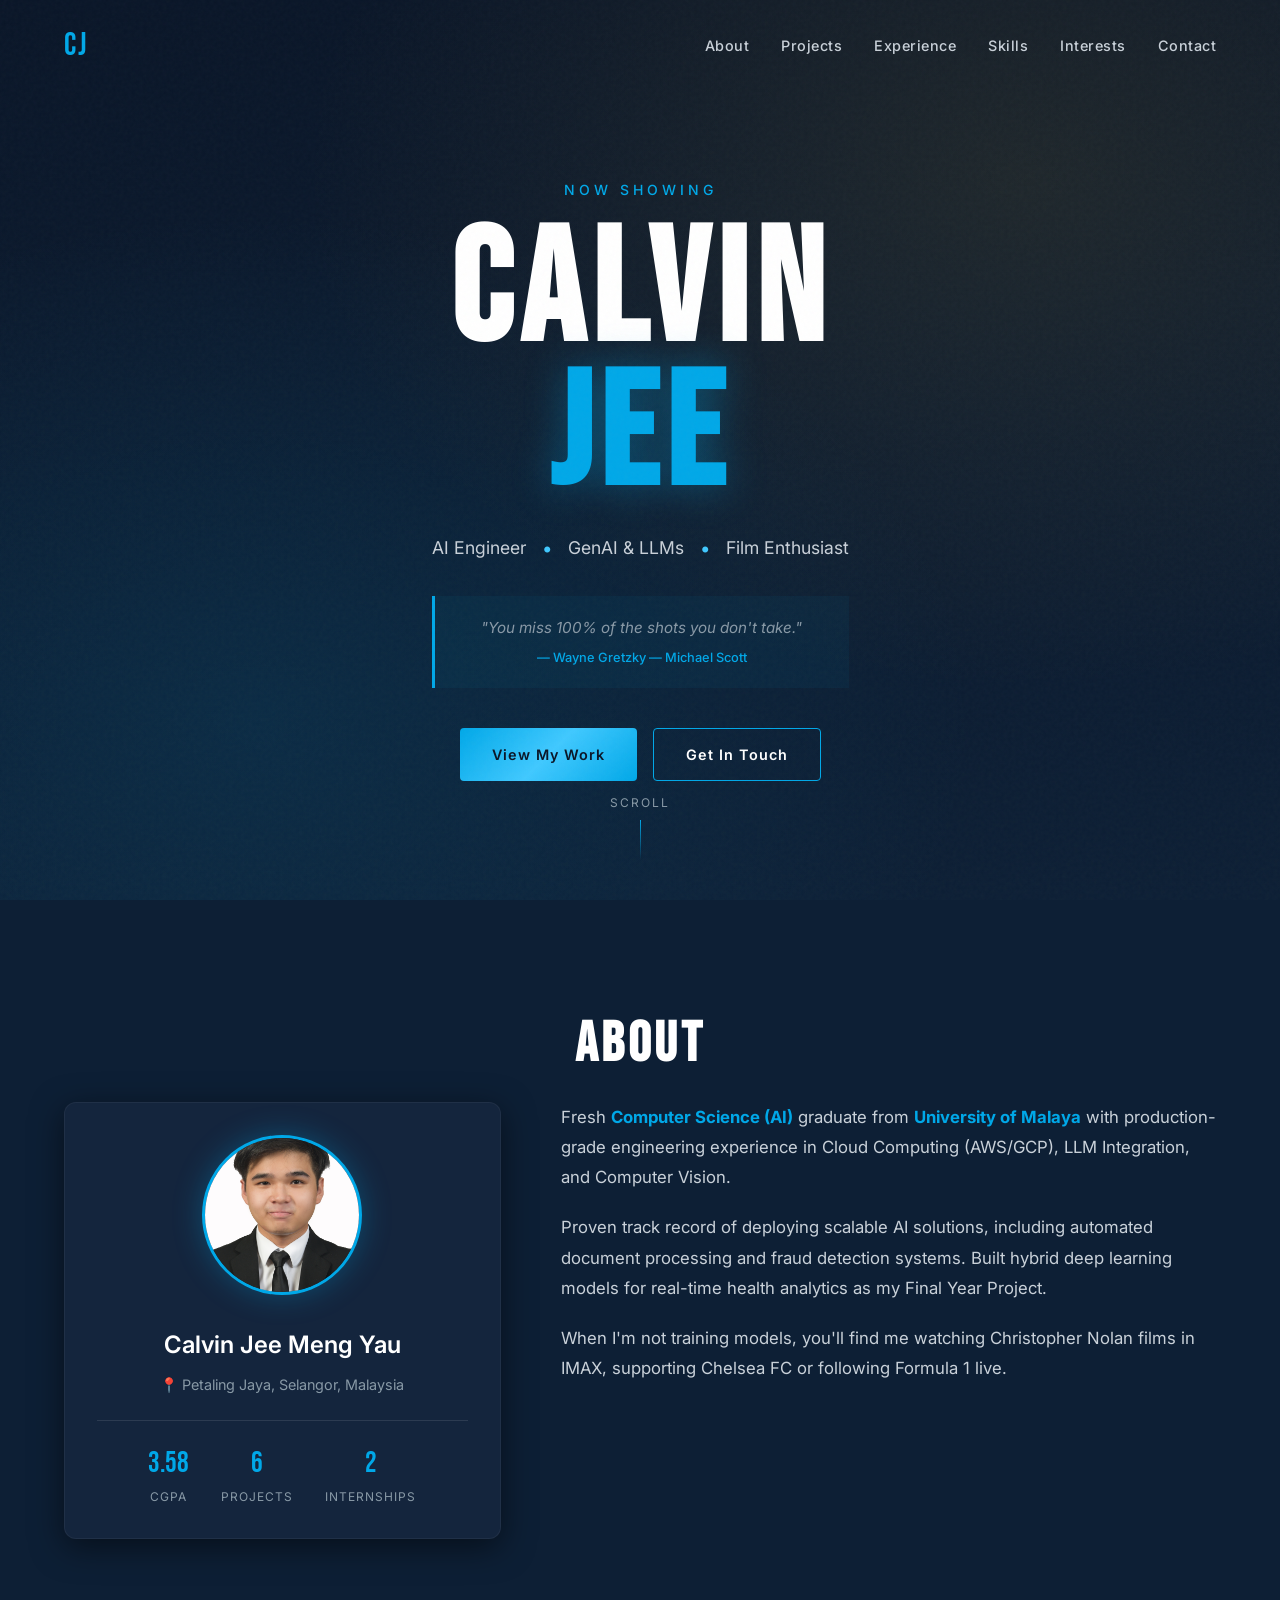
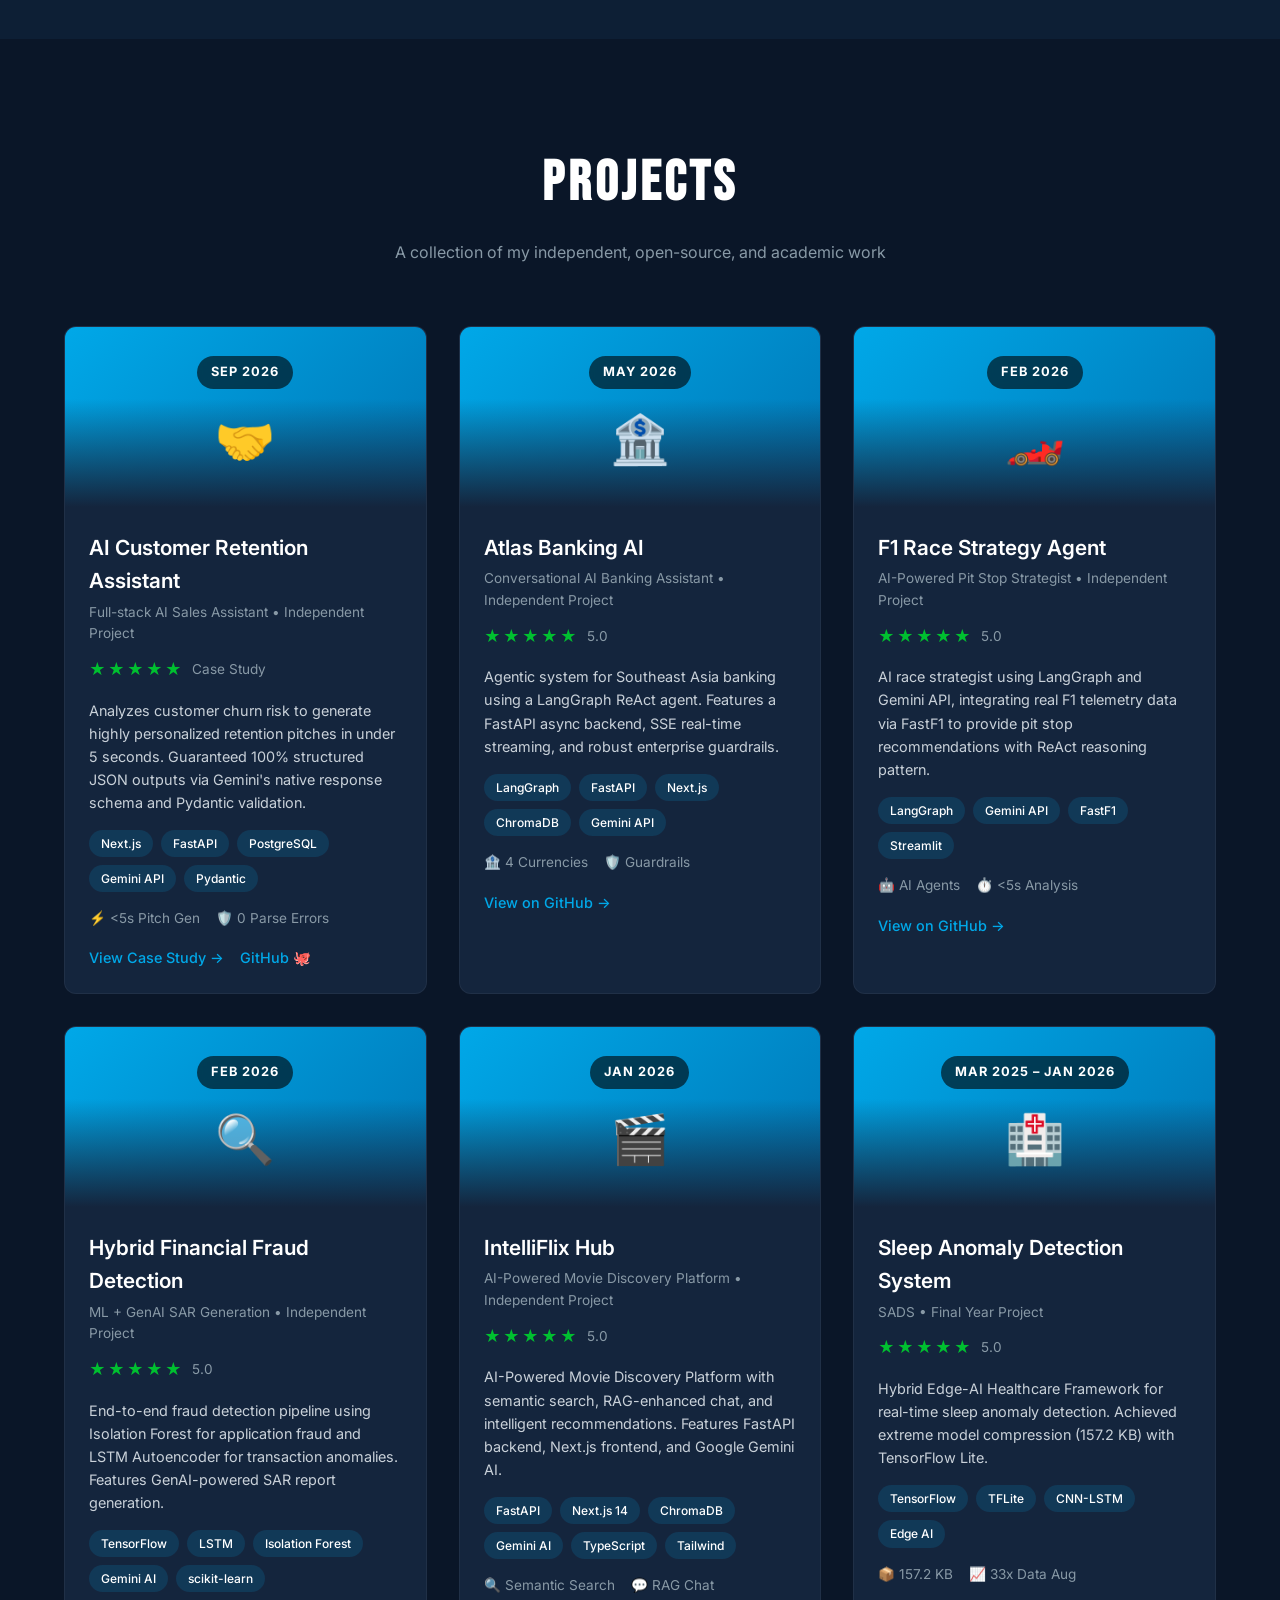
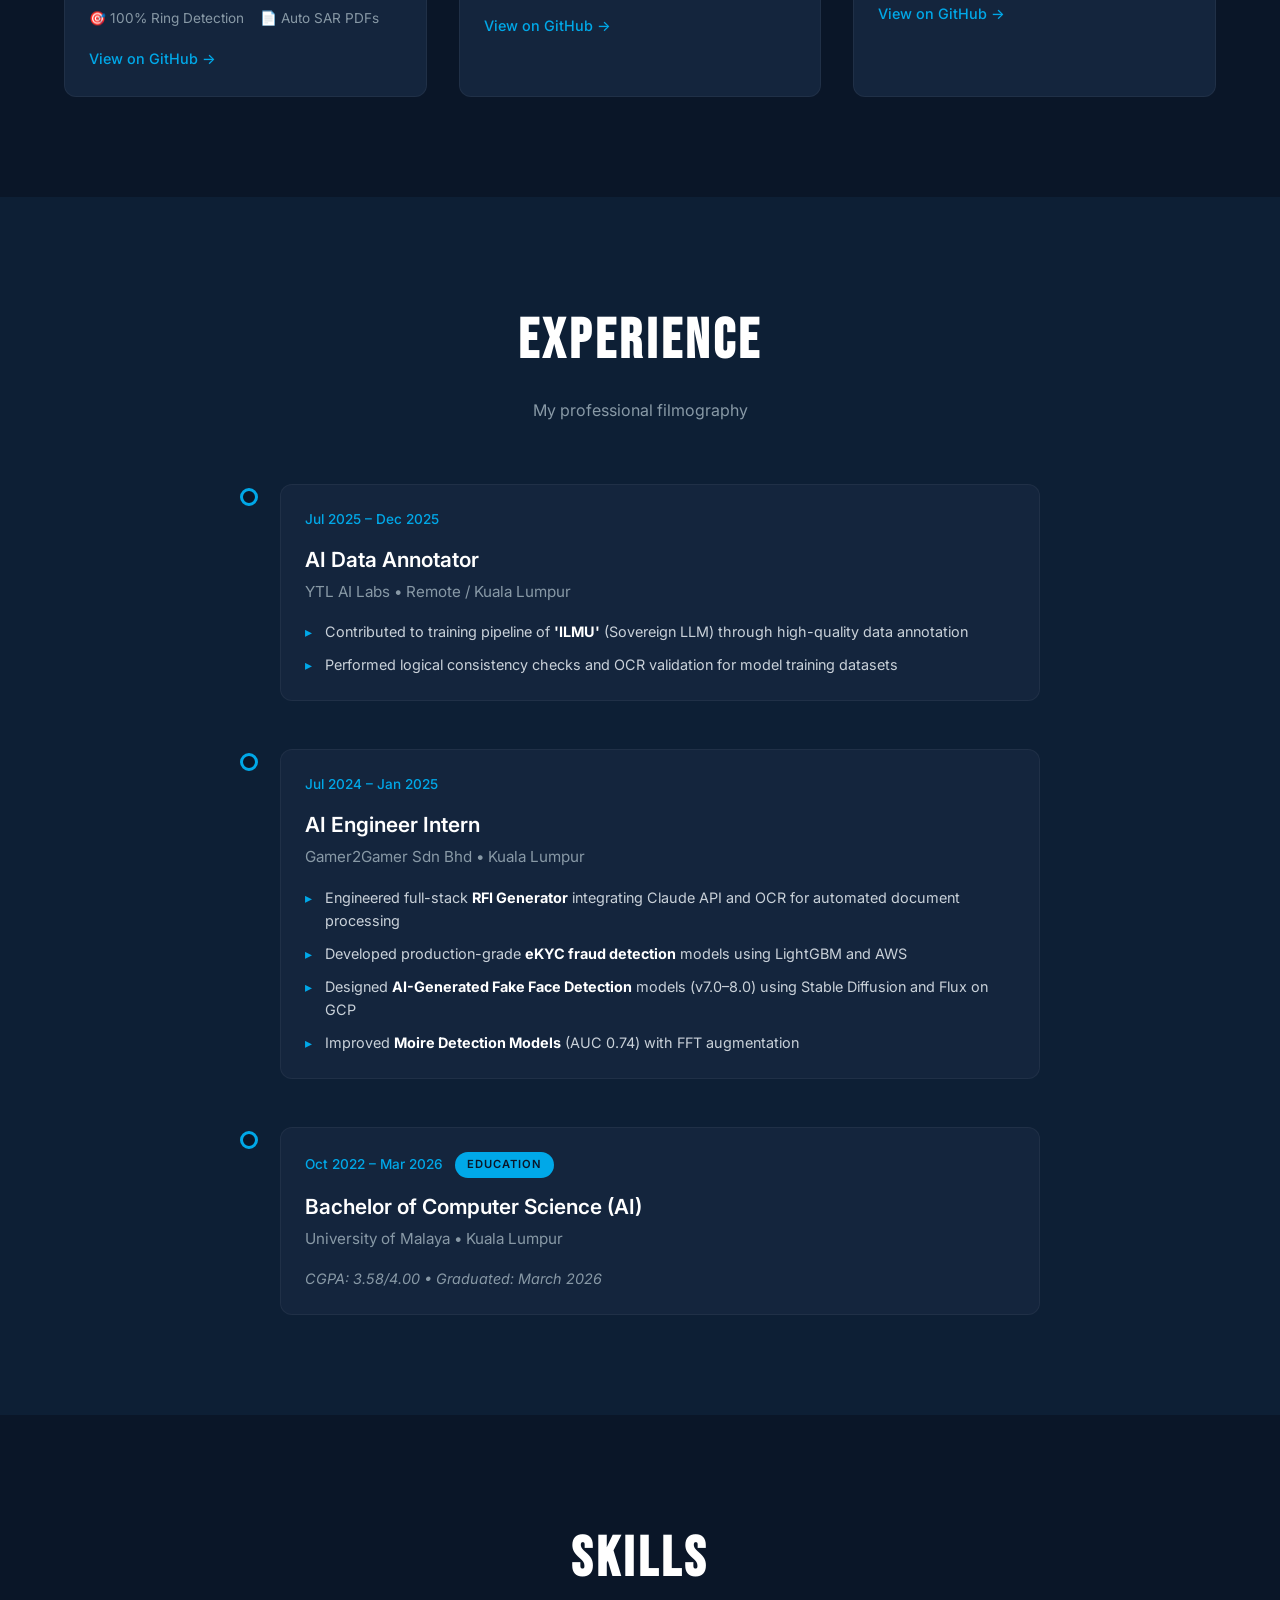
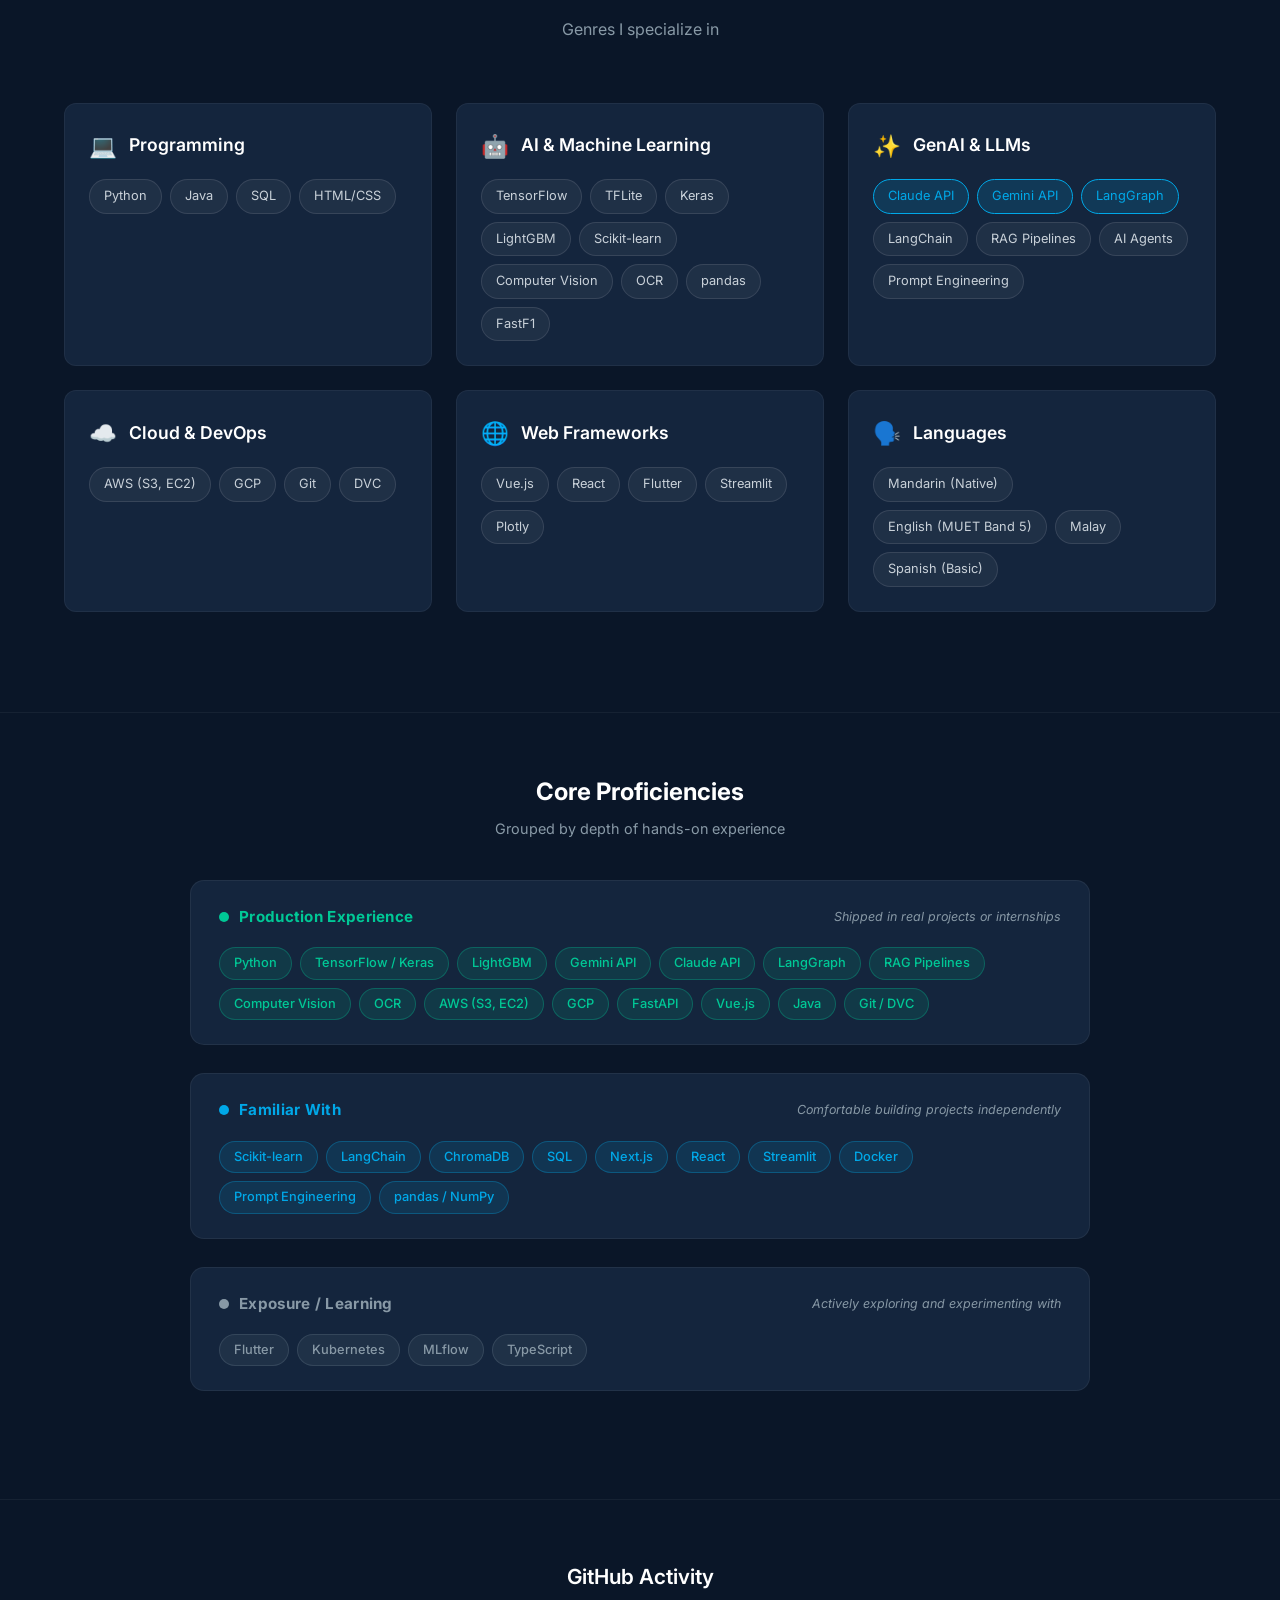
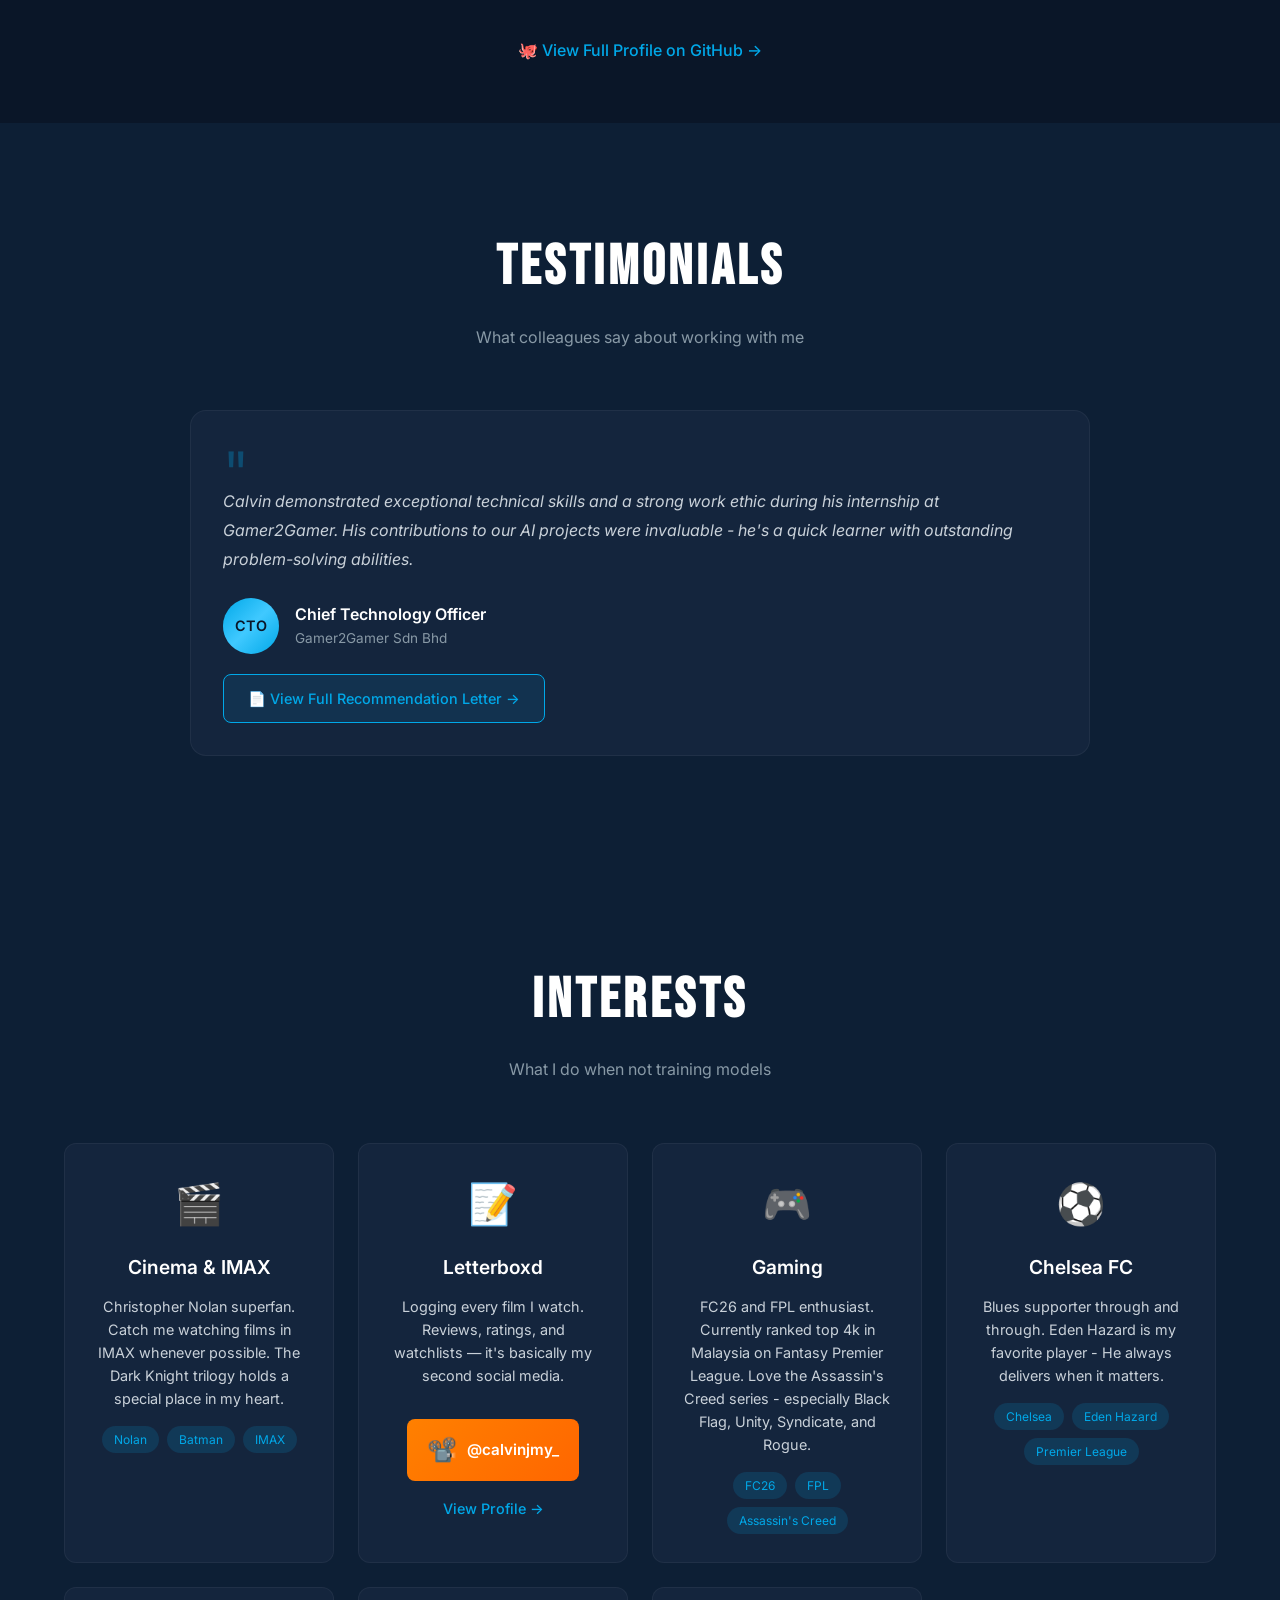
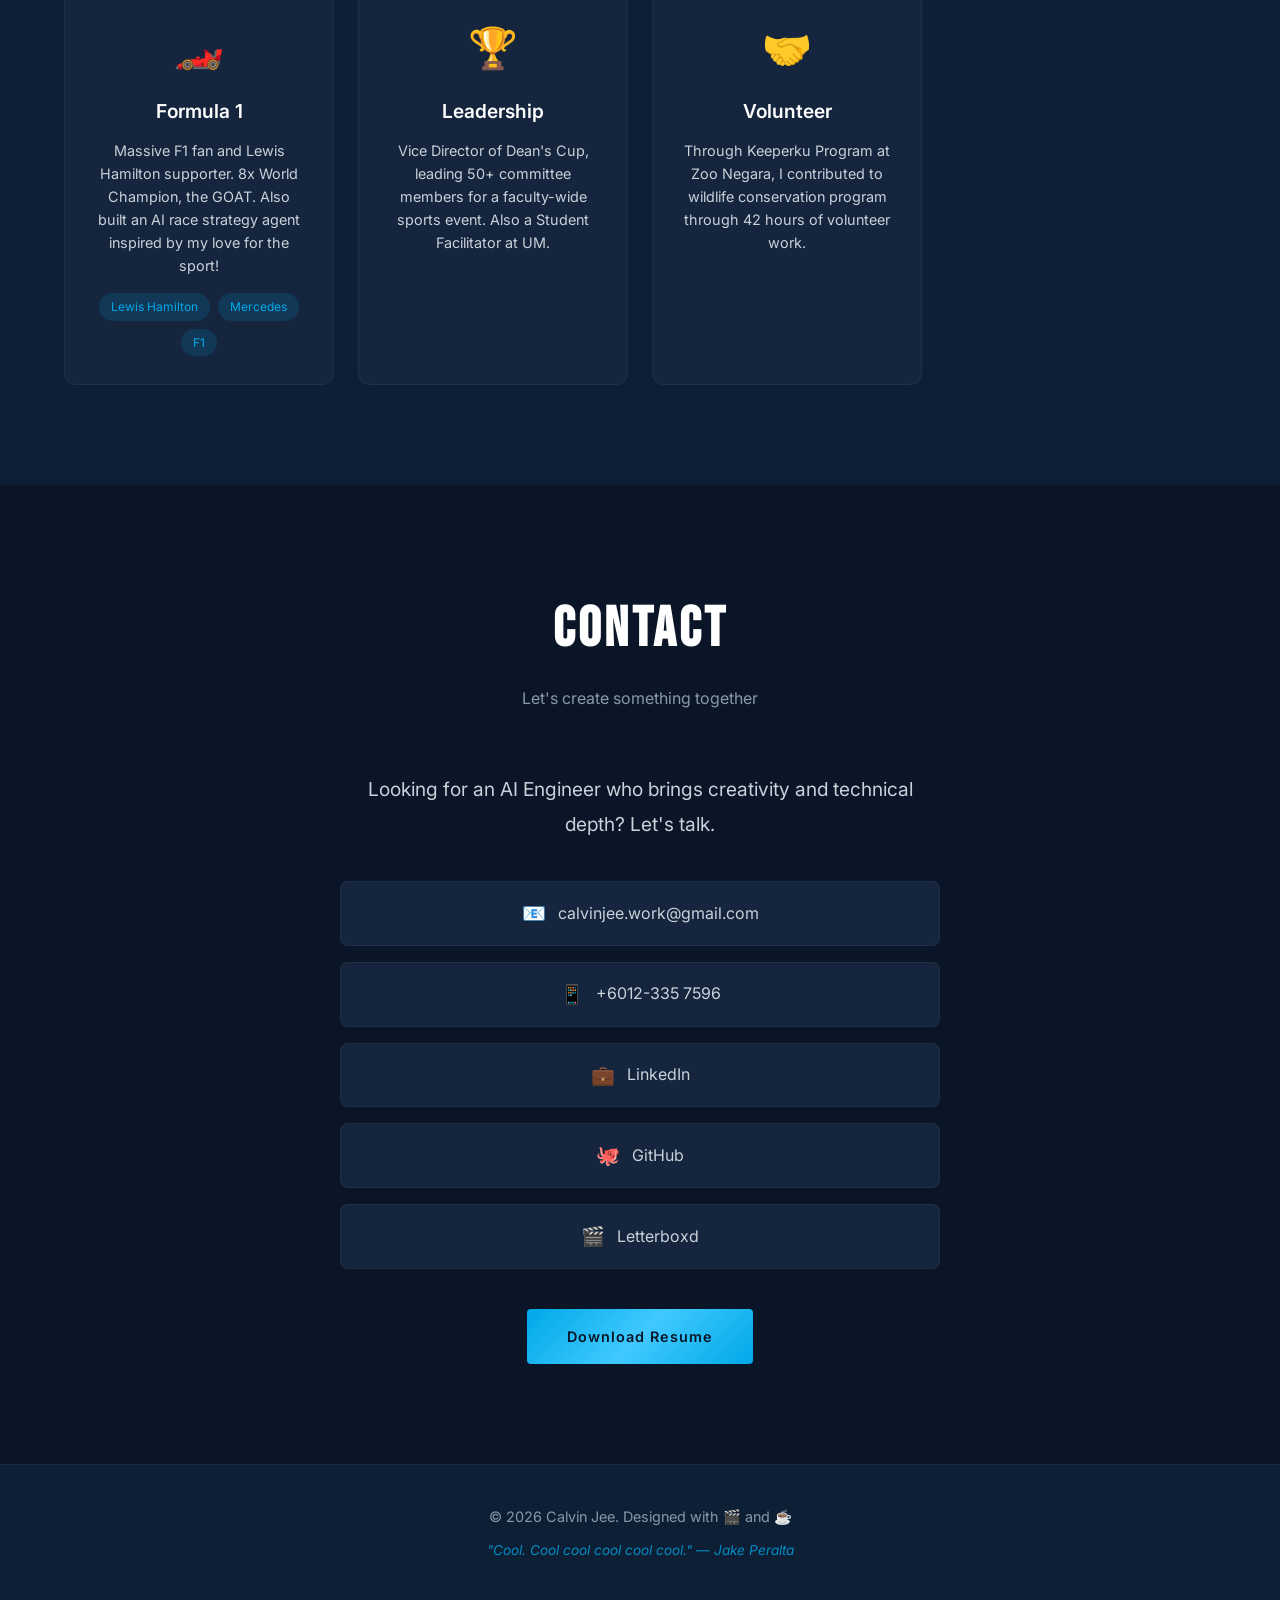
==== commit 1a2d05a4: "Refine project portfolio messaging Updated the Projects section header and each project subtitle to " ====
--- a/index.html
+++ b/index.html
@@ -128,7 +128,7 @@
     <section class="section projects" id="projects">
         <div class="container">
             <h2 class="section-title">Projects</h2>
-            <p class="section-subtitle">Featured productions from my filmography</p>
+            <p class="section-subtitle">A collection of my independent, open-source, and academic work</p>
 
             <div class="projects-grid">
                 <!-- Project 1: AI Customer Retention Assistant -->
@@ -142,7 +142,7 @@
                     </div>
                     <div class="project-info">
                         <h3 class="project-title">AI Customer Retention Assistant</h3>
-                        <p class="project-subtitle">Full-stack AI Sales Assistant</p>
+                        <p class="project-subtitle">Full-stack AI Sales Assistant • Independent Project</p>
                         <div class="project-rating">
                             <span class="stars">★★★★★</span>
                             <span class="rating-text">Case Study</span>
@@ -177,7 +177,7 @@
                     </div>
                     <div class="project-info">
                         <h3 class="project-title">Atlas Banking AI</h3>
-                        <p class="project-subtitle">Conversational AI Banking Assistant</p>
+                        <p class="project-subtitle">Conversational AI Banking Assistant • Independent Project</p>
                         <div class="project-rating">
                             <span class="stars">★★★★★</span>
                             <span class="rating-text">5.0</span>
@@ -209,7 +209,7 @@
                     </div>
                     <div class="project-info">
                         <h3 class="project-title">F1 Race Strategy Agent</h3>
-                        <p class="project-subtitle">AI-Powered Pit Stop Strategist</p>
+                        <p class="project-subtitle">AI-Powered Pit Stop Strategist • Independent Project</p>
                         <div class="project-rating">
                             <span class="stars">★★★★★</span>
                             <span class="rating-text">5.0</span>
@@ -243,7 +243,7 @@
                     </div>
                     <div class="project-info">
                         <h3 class="project-title">Hybrid Financial Fraud Detection</h3>
-                        <p class="project-subtitle">ML + GenAI SAR Generation</p>
+                        <p class="project-subtitle">ML + GenAI SAR Generation • Independent Project</p>
                         <div class="project-rating">
                             <span class="stars">★★★★★</span>
                             <span class="rating-text">5.0</span>
@@ -278,7 +278,7 @@
                     </div>
                     <div class="project-info">
                         <h3 class="project-title">IntelliFlix Hub</h3>
-                        <p class="project-subtitle">AI-Powered Movie Discovery Platform</p>
+                        <p class="project-subtitle">AI-Powered Movie Discovery Platform • Independent Project</p>
                         <div class="project-rating">
                             <span class="stars">★★★★★</span>
                             <span class="rating-text">5.0</span>
